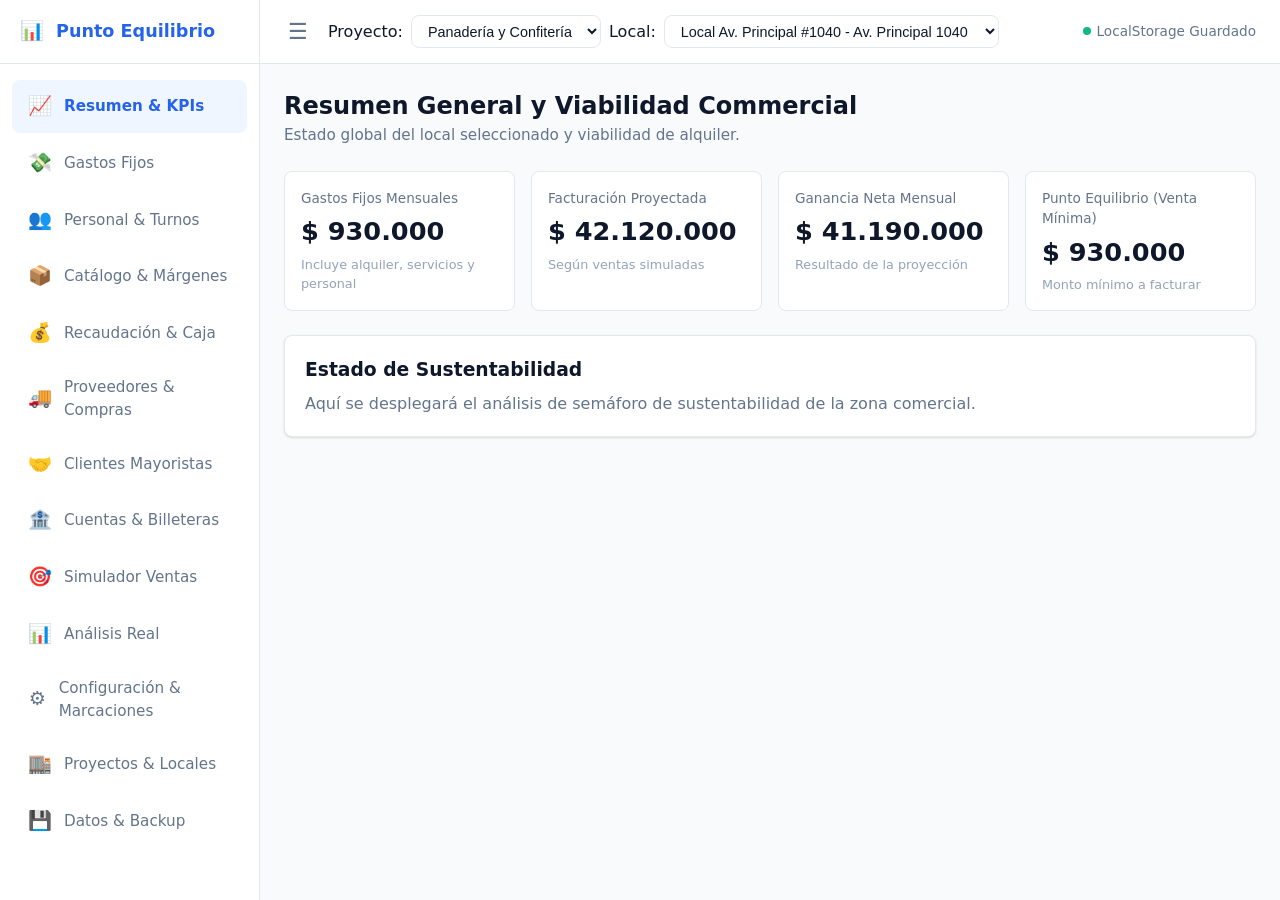
==== index.html @ 3ea40efd "feat: implement core module architecture and project management features with initial UI components" ====
<!DOCTYPE html>
<html lang="es">
<head>
  <meta charset="UTF-8">
  <meta name="viewport" content="width=device-width, initial-scale=1.0">
  <title>Simulador & Analizador de Punto de Equilibrio Comercial</title>
  <link rel="stylesheet" href="css/estilos.css">
</head>
<body>

  <div id="app-container">
    <!-- Sidebar / Menú Lateral -->
    <aside id="sidebar">
      <div class="sidebar-header">
        <span class="sidebar-icon">📊</span>
        <h1>Punto Equilibrio</h1>
      </div>

      <ul class="sidebar-menu">
        <li class="sidebar-menu-item">
          <a class="sidebar-link activo" data-modulo="resumen">
            <span class="sidebar-icon">📈</span>
            <span>Resumen & KPIs</span>
          </a>
        </li>
        <li class="sidebar-menu-item">
          <a class="sidebar-link" data-modulo="gastos">
            <span class="sidebar-icon">💸</span>
            <span>Gastos Fijos</span>
          </a>
        </li>
        <li class="sidebar-menu-item">
          <a class="sidebar-link" data-modulo="personal">
            <span class="sidebar-icon">👥</span>
            <span>Personal & Turnos</span>
          </a>
        </li>
        <li class="sidebar-menu-item">
          <a class="sidebar-link" data-modulo="productos">
            <span class="sidebar-icon">📦</span>
            <span>Catálogo & Márgenes</span>
          </a>
        </li>
        <li class="sidebar-menu-item">
          <a class="sidebar-link" data-modulo="caja">
            <span class="sidebar-icon">💰</span>
            <span>Recaudación & Caja</span>
          </a>
        </li>
        <li class="sidebar-menu-item">
          <a class="sidebar-link" data-modulo="proveedores">
            <span class="sidebar-icon">🚚</span>
            <span>Proveedores & Compras</span>
          </a>
        </li>
        <li class="sidebar-menu-item">
          <a class="sidebar-link" data-modulo="mayoristas">
            <span class="sidebar-icon">🤝</span>
            <span>Clientes Mayoristas</span>
          </a>
        </li>
        <li class="sidebar-menu-item">
          <a class="sidebar-link" data-modulo="cuentas">
            <span class="sidebar-icon">🏦</span>
            <span>Cuentas & Billeteras</span>
          </a>
        </li>
        <li class="sidebar-menu-item">
          <a class="sidebar-link" data-modulo="simulador">
            <span class="sidebar-icon">🎯</span>
            <span>Simulador Ventas</span>
          </a>
        </li>
        <li class="sidebar-menu-item">
          <a class="sidebar-link" data-modulo="analisis-real">
            <span class="sidebar-icon">📊</span>
            <span>Análisis Real</span>
          </a>
        </li>
        <li class="sidebar-menu-item">
          <a class="sidebar-link" data-modulo="configuracion">
            <span class="sidebar-icon">⚙️</span>
            <span>Configuración & Marcaciones</span>
          </a>
        </li>
        <li class="sidebar-menu-item">
          <a class="sidebar-link" data-modulo="proyectos">
            <span class="sidebar-icon">🏬</span>
            <span>Proyectos & Locales</span>
          </a>
        </li>
        <li class="sidebar-menu-item">
          <a class="sidebar-link" data-modulo="portabilidad">
            <span class="sidebar-icon">💾</span>
            <span>Datos & Backup</span>
          </a>
        </li>
      </ul>
    </aside>

    <!-- Área Principal de Contenido -->
    <main id="contenido-principal">
      <!-- Topbar / Barra Superior -->
      <header id="topbar">
        <div class="topbar-left">
          <button id="btn-toggle-sidebar" class="btn-toggle-sidebar" title="Ocultar/Mostrar Menú">☰</button>
          
          <div class="selector-contexto">
            <label for="select-proyecto">Proyecto:</label>
            <select id="select-proyecto"></select>

            <label for="select-local">Local:</label>
            <select id="select-local"></select>
          </div>
        </div>

        <div class="topbar-right">
          <div class="indicador-guardado">
            <span class="punto-estado"></span>
            <span>LocalStorage Guardado</span>
          </div>
        </div>
      </header>

      <!-- Vista de Módulos (Dinamica) -->
      <section id="vista-modulo">

        <!-- Módulo 0: Resumen General -->
        <article id="modulo-resumen" class="modulo-seccion activo">
          <div class="modulo-header">
            <h2>Resumen General y Viabilidad Commercial</h2>
            <p>Estado global del local seleccionado y viabilidad de alquiler.</p>
          </div>

          <div class="grilla-kpis">
            <div class="tarjeta-kpi">
              <span class="kpi-titulo">Gastos Fijos Mensuales</span>
              <span id="kpi-gastos-fijos" class="kpi-valor">$0</span>
              <span class="kpi-subtexto">Incluye alquiler, servicios y personal</span>
            </div>
            <div class="tarjeta-kpi">
              <span class="kpi-titulo">Facturación Proyectada</span>
              <span id="kpi-facturacion-proyectada" class="kpi-valor">$0</span>
              <span class="kpi-subtexto">Según ventas simuladas</span>
            </div>
            <div class="tarjeta-kpi">
              <span class="kpi-titulo">Ganancia Neta Mensual</span>
              <span id="kpi-ganancia-neta" class="kpi-valor">$0</span>
              <span class="kpi-subtexto">Resultado de la proyección</span>
            </div>
            <div class="tarjeta-kpi">
              <span class="kpi-titulo">Punto Equilibrio (Venta Mínima)</span>
              <span id="kpi-punto-equilibrio" class="kpi-valor">$0</span>
              <span class="kpi-subtexto">Monto mínimo a facturar</span>
            </div>
          </div>

          <div class="tarjeta">
            <h3>Estado de Sustentabilidad</h3>
            <p style="margin-top: 0.5rem; color: var(--color-texto-secundario);">
              Aquí se desplegará el análisis de semáforo de sustentabilidad de la zona comercial.
            </p>
          </div>
        </article>

        <!-- Módulo 1: Gastos Fijos -->
        <article id="modulo-gastos" class="modulo-seccion">
          <div class="modulo-header">
            <h2>Gastos Fijos, Servicios e Impuestos</h2>
            <p>Captura todos los costos recurrentes del negocio y prorratéalos mensualmente.</p>
          </div>

          <!-- Tarjeta de Resumen del Módulo -->
          <div class="grilla-kpis" style="grid-template-columns: repeat(auto-fit, minmax(280px, 1fr));">
            <div class="tarjeta-kpi">
              <span class="kpi-titulo">Total Gastos Fijos Mensuales</span>
              <span id="gastos-total-mensual" class="kpi-valor">$0</span>
              <span class="kpi-subtexto">Prorrateado con frecuencias cargadas</span>
            </div>
            <div class="tarjeta-kpi">
              <span class="kpi-titulo">Gastos de Alquiler & Contrato</span>
              <span id="gastos-subtotal-alquiler" class="kpi-valor">$0</span>
              <span class="kpi-subtexto">Alquileres, expensas y renovación</span>
            </div>
          </div>

          <!-- Barra de Acciones y Filtros -->
          <div class="tarjeta" style="display: flex; justify-content: space-between; align-items: center; gap: 1rem; flex-wrap: wrap;">
            <div style="display: flex; gap: 0.5rem; align-items: center;">
              <input type="text" id="input-buscar-gasto" placeholder="Buscar gasto..." style="padding: 0.5rem 0.75rem; border: 1px solid var(--color-borde); border-radius: var(--radio-borde); font-size: 0.9rem;">
              <select id="select-filtro-categoria" style="padding: 0.5rem 0.75rem; border: 1px solid var(--color-borde); border-radius: var(--radio-borde); font-size: 0.9rem;">
                <option value="todas">Todas las Categorías</option>
              </select>
            </div>

            <button id="btn-nuevo-gasto" class="btn btn-primario">
              <span>➕</span>
              <span>Nuevo Gasto Fijo</span>
            </button>
          </div>

          <!-- Tabla de Gastos Fijos -->
          <div class="tarjeta" style="padding: 0; overflow-x: auto;">
            <table style="width: 100%; border-collapse: collapse; text-align: left; font-size: 0.9rem;">
              <thead>
                <tr style="background-color: var(--color-fondo-pagina); border-bottom: 1px solid var(--color-borde);">
                  <th style="padding: 0.75rem 1rem;">Estado</th>
                  <th style="padding: 0.75rem 1rem;">Nombre del Gasto</th>
                  <th style="padding: 0.75rem 1rem;">Categoría</th>
                  <th style="padding: 0.75rem 1rem;">Monto Carga</th>
                  <th style="padding: 0.75rem 1rem;">Frecuencia</th>
                  <th style="padding: 0.75rem 1rem;">Monto Mensual</th>
                  <th style="padding: 0.75rem 1rem; text-align: center;">Acciones</th>
                </tr>
              </thead>
              <tbody id="tabla-gastos-body">
                <!-- Se llena dinámicamente desde modulos/gastos/gastos.js -->
              </tbody>
            </table>
          </div>

          <!-- Modal para Crear/Editar Gasto Fijo -->
          <div id="modal-gasto" class="modal-overlay">
            <div class="modal-contenido">
              <div class="modal-header">
                <h3 id="modal-gasto-titulo">Nuevo Gasto Fijo</h3>
                <button id="btn-cerrar-modal-gasto" class="btn-cerrar-modal">✖</button>
              </div>

              <form id="form-gasto">
                <input type="hidden" id="gasto-id">

                <div style="margin-bottom: 1rem;">
                  <label for="gasto-nombre" style="display: block; font-size: 0.85rem; font-weight: 600; margin-bottom: 0.25rem;">Nombre del Gasto / Servicio</label>
                  <input type="text" id="gasto-nombre" required placeholder="Ej: Luz Comercial, Alquiler, Gas..." style="width: 100%; padding: 0.5rem; border: 1px solid var(--color-borde); border-radius: var(--radio-borde);">
                </div>

                <div style="margin-bottom: 1rem; display: grid; grid-template-columns: 1fr 1fr; gap: 0.75rem;">
                  <div>
                    <label for="gasto-categoria" style="display: block; font-size: 0.85rem; font-weight: 600; margin-bottom: 0.25rem;">Categoría</label>
                    <select id="gasto-categoria" required style="width: 100%; padding: 0.5rem; border: 1px solid var(--color-borde); border-radius: var(--radio-borde);">
                      <option value="Alquiler">Alquiler</option>
                      <option value="Servicios Públicos">Servicios Públicos</option>
                      <option value="Impuestos & Tasas">Impuestos & Tasas</option>
                      <option value="Servicios Comerciales">Servicios Comerciales (Internet, Alarma)</option>
                      <option value="Gastos Contrato">Gastos Contrato / Comisiones</option>
                      <option value="Mantenimiento">Mantenimiento</option>
                      <option value="Otros">Otros</option>
                    </select>
                  </div>

                  <div>
                    <label for="gasto-frecuencia" style="display: block; font-size: 0.85rem; font-weight: 600; margin-bottom: 0.25rem;">Frecuencia de Pago</label>
                    <select id="gasto-frecuencia" required style="width: 100%; padding: 0.5rem; border: 1px solid var(--color-borde); border-radius: var(--radio-borde);">
                      <option value="Diaria">Diaria</option>
                      <option value="Semanal">Semanal</option>
                      <option value="Mensual" selected>Mensual</option>
                      <option value="Bimestral">Bimestral</option>
                      <option value="Anual">Anual</option>
                    </select>
                  </div>
                </div>

                <div style="margin-bottom: 1rem;">
                  <label for="gasto-monto" style="display: block; font-size: 0.85rem; font-weight: 600; margin-bottom: 0.25rem;">Monto a Pagar ($)</label>
                  <input type="number" id="gasto-monto" required min="0" step="100" placeholder="0" style="width: 100%; padding: 0.5rem; border: 1px solid var(--color-borde); border-radius: var(--radio-borde);">
                </div>

                <div style="margin-bottom: 1.25rem; background-color: var(--color-fondo-pagina); padding: 0.75rem; border-radius: var(--radio-borde);">
                  <label style="display: flex; align-items: center; gap: 0.5rem; font-size: 0.85rem; cursor: pointer;">
                    <input type="checkbox" id="gasto-es-contrato">
                    <span>Es un gasto derivado del contrato (Expensas, Comisiones, Indexación)</span>
                  </label>
                </div>

                <div style="display: flex; justify-content: flex-end; gap: 0.5rem;">
                  <button type="button" id="btn-cancelar-modal-gasto" class="btn btn-secundario">Cancelar</button>
                  <button type="submit" class="btn btn-primario">Guardar Gasto</button>
                </div>
              </form>
            </div>
          </div>
        </article>

        <!-- Módulo 2: Personal -->
        <article id="modulo-personal" class="modulo-seccion">
          <div class="modulo-header">
            <h2>Personal, Roles y Análisis de Brecha Horaria</h2>
            <p>Gestión de sueldos netos, turnos y cobertura del horario comercial.</p>
          </div>

          <!-- Resumen de Costos de Personal y Brecha Horaria -->
          <div class="grilla-kpis" style="grid-template-columns: repeat(auto-fit, minmax(260px, 1fr));">
            <div class="tarjeta-kpi">
              <span class="kpi-titulo">Total Sueldos Netos Mensuales</span>
              <span id="personal-total-sueldos" class="kpi-valor">$0</span>
              <span class="kpi-subtexto">Monto acumulado por empleados</span>
            </div>
            <div class="tarjeta-kpi">
              <span class="kpi-titulo">Horarios del Comercio</span>
              <span id="personal-horario-local" class="kpi-valor">07:00 a 21:00</span>
              <span class="kpi-subtexto">Requerido: 14 hs diarias (6 días/sem)</span>
            </div>
            <div class="tarjeta-kpi">
              <span class="kpi-titulo">Horas Semanales Cubiertas</span>
              <span id="personal-horas-cubiertas" class="kpi-valor">0 hs</span>
              <span class="kpi-subtexto">Suma de turnos de empleados</span>
            </div>
            <div class="tarjeta-kpi">
              <span class="kpi-titulo">Estado Cobertura Horaria</span>
              <span id="personal-estado-brecha" class="kpi-valor" style="font-size: 1.2rem; margin-top: 0.5rem; color: var(--color-semaforo-verde-oscuro);">✓ Cubierto</span>
              <span class="kpi-subtexto">Análisis de desfasaje de turnos</span>
            </div>
          </div>

          <!-- Sub-Sección 1: Gestión de Roles de Trabajo -->
          <div class="tarjeta" style="margin-bottom: 1.5rem;">
            <div style="display: flex; justify-content: space-between; align-items: center; margin-bottom: 1rem;">
              <h3>Roles de Trabajo & Sueldos Sugeridos</h3>
              <button id="btn-nuevo-rol" class="btn btn-secundario" style="padding: 0.35rem 0.75rem; font-size: 0.85rem;">
                ➕ Nuevo Rol
              </button>
            </div>
            <div id="contenedor-roles" style="display: flex; gap: 0.75rem; flex-wrap: wrap;">
              <!-- Se llena dinámicamente -->
            </div>
          </div>

          <!-- Sub-Sección 2: Gestión de Empleados y Turnos -->
          <div class="tarjeta" style="margin-bottom: 1.5rem;">
            <div style="display: flex; justify-content: space-between; align-items: center; margin-bottom: 1rem;">
              <h3>Nómina de Empleados y Horarios</h3>
              <button id="btn-nuevo-empleado" class="btn btn-primario">
                ➕ Agregar Empleado
              </button>
            </div>

            <div style="overflow-x: auto;">
              <table style="width: 100%; border-collapse: collapse; text-align: left; font-size: 0.9rem;">
                <thead>
                  <tr style="background-color: var(--color-fondo-pagina); border-bottom: 1px solid var(--color-borde);">
                    <th style="padding: 0.75rem 1rem;">Empleado</th>
                    <th style="padding: 0.75rem 1rem;">Rol</th>
                    <th style="padding: 0.75rem 1rem;">Tipo Contrato</th>
                    <th style="padding: 0.75rem 1rem;">Sueldo Neto</th>
                    <th style="padding: 0.75rem 1rem;">Turnos / Horario</th>
                    <th style="padding: 0.75rem 1rem; text-align: center;">Acciones</th>
                  </tr>
                </thead>
                <tbody id="tabla-empleados-body">
                  <!-- Se llena dinámicamente -->
                </tbody>
              </table>
            </div>
          </div>

          <!-- Modal para Crear/Editar Rol -->
          <div id="modal-rol" class="modal-overlay">
            <div class="modal-contenido">
              <div class="modal-header">
                <h3 id="modal-rol-titulo">Nuevo Rol de Trabajo</h3>
                <button id="btn-cerrar-modal-rol" class="btn-cerrar-modal">✖</button>
              </div>
              <form id="form-rol">
                <input type="hidden" id="rol-id">
                <div style="margin-bottom: 1rem;">
                  <label for="rol-nombre" style="display: block; font-size: 0.85rem; font-weight: 600; margin-bottom: 0.25rem;">Nombre del Rol</label>
                  <input type="text" id="rol-nombre" required placeholder="Ej: Cajero, Panadero, Atención al Público..." style="width: 100%; padding: 0.5rem; border: 1px solid var(--color-borde); border-radius: var(--radio-borde);">
                </div>
                <div style="margin-bottom: 1rem;">
                  <label for="rol-sueldo" style="display: block; font-size: 0.85rem; font-weight: 600; margin-bottom: 0.25rem;">Valor por Hora ($)</label>
                  <input type="number" id="rol-sueldo" required min="0" step="1" placeholder="4500" style="width: 100%; padding: 0.5rem; border: 1px solid var(--color-borde); border-radius: var(--radio-borde);">
                </div>
                <div style="display: flex; justify-content: flex-end; gap: 0.5rem;">
                  <button type="button" id="btn-cancelar-modal-rol" class="btn btn-secundario">Cancelar</button>
                  <button type="submit" class="btn btn-primario">Guardar Rol</button>
                </div>
              </form>
            </div>
          </div>

          <!-- Modal para Crear/Editar Empleado -->
          <div id="modal-empleado" class="modal-overlay">
            <div class="modal-contenido">
              <div class="modal-header">
                <h3 id="modal-empleado-titulo">Nuevo Empleado</h3>
                <button id="btn-cerrar-modal-empleado" class="btn-cerrar-modal">✖</button>
              </div>
              <form id="form-empleado">
                <input type="hidden" id="empleado-id">

                <div style="margin-bottom: 1rem;">
                  <label for="empleado-nombre" style="display: block; font-size: 0.85rem; font-weight: 600; margin-bottom: 0.25rem;">Nombre Completo / Referencia</label>
                  <input type="text" id="empleado-nombre" required placeholder="Ej: Juan Pérez (Turno Mañana)" style="width: 100%; padding: 0.5rem; border: 1px solid var(--color-borde); border-radius: var(--radio-borde);">
                </div>

                <div style="margin-bottom: 1rem; display: grid; grid-template-columns: 1fr 1fr; gap: 0.75rem;">
                  <div>
                    <label for="empleado-rol" style="display: block; font-size: 0.85rem; font-weight: 600; margin-bottom: 0.25rem;">Rol Asignado</label>
                    <select id="empleado-rol" required style="width: 100%; padding: 0.5rem; border: 1px solid var(--color-borde); border-radius: var(--radio-borde);"></select>
                  </div>

                  <div>
                    <label for="empleado-contrato" style="display: block; font-size: 0.85rem; font-weight: 600; margin-bottom: 0.25rem;">Tipo de Contrato</label>
                    <select id="empleado-contrato" required style="width: 100%; padding: 0.5rem; border: 1px solid var(--color-borde); border-radius: var(--radio-borde);">
                      <option value="Jornada Completa">Jornada Completa (8 hs)</option>
                      <option value="Jornada Parcial">Jornada Parcial (4 hs)</option>
                      <option value="Horario Flexible">Horario Flexible / Refuerzo</option>
                    </select>
                  </div>
                </div>

                <div id="empleado-sueldo-preview" style="margin-bottom: 1rem; background-color: var(--color-primario-suave); padding: 0.75rem; border-radius: var(--radio-borde); border: 1px solid var(--color-borde);">
                  <!-- Se llena dinámicamente -->
                </div>

                <div style="margin-bottom: 1rem; background-color: var(--color-fondo-pagina); padding: 0.75rem; border-radius: var(--radio-borde);">
                  <label style="display: block; font-size: 0.85rem; font-weight: 600; margin-bottom: 0.5rem;">Configuración de Turno / Horario</label>
                  <div style="display: grid; grid-template-columns: 1fr 1fr 1fr; gap: 0.5rem;">
                    <div>
                      <span style="font-size: 0.75rem; color: var(--color-texto-secundario);">Turno</span>
                      <input type="text" id="empleado-turno-nombre" value="Mañana" style="width: 100%; padding: 0.35rem; font-size: 0.85rem; border: 1px solid var(--color-borde); border-radius: 4px;">
                    </div>
                    <div>
                      <span style="font-size: 0.75rem; color: var(--color-texto-secundario);">Entrada</span>
                      <select id="empleado-turno-inicio" style="width: 100%; padding: 0.35rem; font-size: 0.85rem; border: 1px solid var(--color-borde); border-radius: 4px; font-weight: 600;"></select>
                    </div>
                    <div>
                      <span style="font-size: 0.75rem; color: var(--color-texto-secundario);">Salida</span>
                      <select id="empleado-turno-fin" style="width: 100%; padding: 0.35rem; font-size: 0.85rem; border: 1px solid var(--color-borde); border-radius: 4px; font-weight: 600;"></select>
                    </div>
                  </div>
                </div>

                <div style="display: flex; justify-content: flex-end; gap: 0.5rem;">
                  <button type="button" id="btn-cancelar-modal-empleado" class="btn btn-secundario">Cancelar</button>
                  <button type="submit" class="btn btn-primario">Guardar Empleado</button>
                </div>
              </form>
            </div>
          </div>
        </article>

        <!-- Módulo 3: Productos -->
        <article id="modulo-productos" class="modulo-seccion">
          <div class="modulo-header">
            <h2>Catálogo de Productos & Márgenes de Marcación</h2>
            <p>Configura tus categorías con % de marcación (markup) y productos por unidad/bulto.</p>
          </div>

          <!-- KPIs del Catálogo -->
          <div class="grilla-kpis" style="grid-template-columns: repeat(auto-fit, minmax(260px, 1fr));">
            <div class="tarjeta-kpi">
              <span class="kpi-titulo">Total Productos Cargados</span>
              <span id="productos-total-items" class="kpi-valor">0 productos</span>
              <span class="kpi-subtexto">Productos en el catálogo activo</span>
            </div>
            <div class="tarjeta-kpi">
              <span class="kpi-titulo">Categorías Activas</span>
              <span id="productos-total-categorias" class="kpi-valor">0 categorías</span>
              <span class="kpi-subtexto">Con marcación heredable</span>
            </div>
            <div class="tarjeta-kpi">
              <span class="kpi-titulo">Facturación Potencial Mensual</span>
              <span id="productos-facturacion-potencial" class="kpi-valor">$0</span>
              <span class="kpi-subtexto">Si se venden todas las cantidades simuladas</span>
            </div>
          </div>

          <!-- Categorías de Productos -->
          <div class="tarjeta" style="margin-bottom: 1.5rem;">
            <div style="display: flex; justify-content: space-between; align-items: center; margin-bottom: 1rem;">
              <h3>Categorías de Productos & % Marcación</h3>
              <button id="btn-nueva-categoria" class="btn btn-secundario" style="padding: 0.35rem 0.75rem; font-size: 0.85rem;">
                ➕ Nueva Categoría
              </button>
            </div>
            <div id="contenedor-categorias" style="display: flex; gap: 0.75rem; flex-wrap: wrap;"></div>
          </div>

          <!-- Tabla de Productos -->
          <div class="tarjeta" style="margin-bottom: 1.5rem;">
            <div style="display: flex; justify-content: space-between; align-items: center; margin-bottom: 1rem;">
              <h3>Listado de Productos</h3>
              <button id="btn-nuevo-producto" class="btn btn-primario">
                ➕ Agregar Producto
              </button>
            </div>

            <div style="overflow-x: auto;">
              <table style="width: 100%; border-collapse: collapse; text-align: left; font-size: 0.9rem;">
                <thead>
                  <tr style="background-color: var(--color-fondo-pagina); border-bottom: 1px solid var(--color-borde);">
                    <th style="padding: 0.75rem 1rem;">Producto</th>
                    <th style="padding: 0.75rem 1rem;">Categoría</th>
                    <th style="padding: 0.75rem 1rem;">Uds/Bulto</th>
                    <th style="padding: 0.75rem 1rem;">Costo Bulto</th>
                    <th style="padding: 0.75rem 1rem;">Marcación</th>
                    <th style="padding: 0.75rem 1rem;">Venta Bulto</th>
                    <th style="padding: 0.75rem 1rem;">Unitario (Costo → Venta)</th>
                    <th style="padding: 0.75rem 1rem; text-align: center;">Acciones</th>
                  </tr>
                </thead>
                <tbody id="tabla-productos-body"></tbody>
              </table>
            </div>
          </div>

          <!-- Modal Categoría -->
          <div id="modal-categoria" class="modal-overlay">
            <div class="modal-contenido">
              <div class="modal-header">
                <h3 id="modal-categoria-titulo">Nueva Categoría</h3>
                <button id="btn-cerrar-modal-categoria" class="btn-cerrar-modal">✖</button>
              </div>
              <form id="form-categoria">
                <input type="hidden" id="categoria-id">
                <div style="margin-bottom: 1rem;">
                  <label for="categoria-nombre" style="display: block; font-size: 0.85rem; font-weight: 600; margin-bottom: 0.25rem;">Nombre de la Categoría</label>
                  <input type="text" id="categoria-nombre" required placeholder="Ej: Panificados, Rotisería, Bebidas..." style="width: 100%; padding: 0.5rem; border: 1px solid var(--color-borde); border-radius: var(--radio-borde);">
                </div>
                <div style="margin-bottom: 1rem; display: grid; grid-template-columns: 1fr 1fr; gap: 0.75rem;">
                  <div>
                    <label for="categoria-marcacion" style="display: block; font-size: 0.85rem; font-weight: 600; margin-bottom: 0.25rem;">% Marcación por Defecto</label>
                    <input type="number" id="categoria-marcacion" required min="0" max="500" step="5" value="40" style="width: 100%; padding: 0.5rem; border: 1px solid var(--color-borde); border-radius: var(--radio-borde);">
                  </div>
                  <div>
                    <label for="categoria-frecuencia" style="display: block; font-size: 0.85rem; font-weight: 600; margin-bottom: 0.25rem;">Frecuencia de Venta Típica</label>
                    <select id="categoria-frecuencia" required style="width: 100%; padding: 0.5rem; border: 1px solid var(--color-borde); border-radius: var(--radio-borde);">
                      <option value="Diaria">Diaria</option>
                      <option value="Semanal">Semanal</option>
                      <option value="Quincenal">Quincenal</option>
                      <option value="Mensual">Mensual</option>
                    </select>
                  </div>
                </div>
                <div style="display: flex; justify-content: flex-end; gap: 0.5rem;">
                  <button type="button" id="btn-cancelar-modal-categoria" class="btn btn-secundario">Cancelar</button>
                  <button type="submit" class="btn btn-primario">Guardar Categoría</button>
                </div>
              </form>
            </div>
          </div>

          <!-- Modal Producto -->
          <div id="modal-producto" class="modal-overlay">
            <div class="modal-contenido">
              <div class="modal-header">
                <h3 id="modal-producto-titulo">Nuevo Producto</h3>
                <button id="btn-cerrar-modal-producto" class="btn-cerrar-modal">✖</button>
              </div>
              <form id="form-producto">
                <input type="hidden" id="producto-id">
                <div style="margin-bottom: 1rem;">
                  <label for="producto-nombre" style="display: block; font-size: 0.85rem; font-weight: 600; margin-bottom: 0.25rem;">Nombre del Producto</label>
                  <input type="text" id="producto-nombre" required placeholder="Ej: 1 Lata Facturas (36 unidades)" style="width: 100%; padding: 0.5rem; border: 1px solid var(--color-borde); border-radius: var(--radio-borde);">
                </div>
                <div style="margin-bottom: 1rem; display: grid; grid-template-columns: 1fr 1fr; gap: 0.75rem;">
                  <div>
                    <label for="producto-categoria" style="display: block; font-size: 0.85rem; font-weight: 600; margin-bottom: 0.25rem;">Categoría</label>
                    <select id="producto-categoria" required style="width: 100%; padding: 0.5rem; border: 1px solid var(--color-borde); border-radius: var(--radio-borde);"></select>
                  </div>
                  <div>
                    <label for="producto-frecuencia" style="display: block; font-size: 0.85rem; font-weight: 600; margin-bottom: 0.25rem;">Frecuencia Venta</label>
                    <select id="producto-frecuencia" required style="width: 100%; padding: 0.5rem; border: 1px solid var(--color-borde); border-radius: var(--radio-borde);">
                      <option value="Diaria">Diaria</option>
                      <option value="Semanal">Semanal</option>
                      <option value="Quincenal">Quincenal</option>
                      <option value="Mensual">Mensual</option>
                    </select>
                  </div>
                </div>
                <div style="margin-bottom: 1rem; display: grid; grid-template-columns: 1fr 1fr 1fr; gap: 0.75rem;">
                  <div>
                    <label for="producto-costo-bulto" style="display: block; font-size: 0.85rem; font-weight: 600; margin-bottom: 0.25rem;">Costo Bulto/Paquete ($)</label>
                    <input type="number" id="producto-costo-bulto" required min="0" step="100" placeholder="45000" style="width: 100%; padding: 0.5rem; border: 1px solid var(--color-borde); border-radius: var(--radio-borde);">
                  </div>
                  <div>
                    <label for="producto-unidades-bulto" style="display: block; font-size: 0.85rem; font-weight: 600; margin-bottom: 0.25rem;">Unidades por Bulto</label>
                    <input type="number" id="producto-unidades-bulto" required min="1" step="1" value="1" style="width: 100%; padding: 0.5rem; border: 1px solid var(--color-borde); border-radius: var(--radio-borde);">
                  </div>
                  <div>
                    <label for="producto-marcacion" style="display: block; font-size: 0.85rem; font-weight: 600; margin-bottom: 0.25rem;">% Marcación</label>
                    <input type="number" id="producto-marcacion" required min="0" max="500" step="5" value="40" style="width: 100%; padding: 0.5rem; border: 1px solid var(--color-borde); border-radius: var(--radio-borde);">
                  </div>
                </div>
                <div style="margin-bottom: 1rem; background-color: var(--color-fondo-pagina); padding: 0.75rem; border-radius: var(--radio-borde); font-size: 0.85rem;" id="producto-preview-precios">
                  <span>Completá costo y marcación para ver precios calculados</span>
                </div>
                <div style="margin-bottom: 1rem;">
                  <label for="producto-cantidad-simulada" style="display: block; font-size: 0.85rem; font-weight: 600; margin-bottom: 0.25rem;">Cantidad Simulada Inicial (para el Simulador)</label>
                  <input type="number" id="producto-cantidad-simulada" min="0" step="1" value="10" style="width: 100%; padding: 0.5rem; border: 1px solid var(--color-borde); border-radius: var(--radio-borde);">
                </div>
                <div style="display: flex; justify-content: flex-end; gap: 0.5rem;">
                  <button type="button" id="btn-cancelar-modal-producto" class="btn btn-secundario">Cancelar</button>
                  <button type="submit" class="btn btn-primario">Guardar Producto</button>
                </div>
              </form>
            </div>
          </div>
        </article>

        <!-- Módulo 4: Simulador de Ventas & Semáforo de Equilibrio -->
        <article id="modulo-simulador" class="modulo-seccion">
          <div class="modulo-header">
            <h2>Simulador de Ventas & Semáforo de Equilibrio</h2>
            <p>Proyecta volúmenes de venta por producto, mensualización automática y evalúa la sustentabilidad con el semáforo comercial.</p>
          </div>

          <!-- Semáforo Comercial de Sustentabilidad (5 Franjas) -->
          <div id="simulador-semaforo-contenedor" class="tarjeta" style="margin-bottom: 1.5rem; border-left: 6px solid var(--color-semaforo-rojo);">
            <div style="display: flex; align-items: center; justify-content: space-between; flex-wrap: wrap; gap: 1rem;">
              <div>
                <span id="simulador-semaforo-badge" style="background-color: var(--color-semaforo-rojo-suave); color: var(--color-semaforo-rojo); font-weight: 800; font-size: 0.85rem; padding: 0.3rem 0.75rem; border-radius: 20px; text-transform: uppercase;">🔴 Pérdida Crítica</span>
                <h3 id="simulador-semaforo-titulo" style="margin-top: 0.5rem; margin-bottom: 0.25rem;">El negocio opera con pérdida proyectada</h3>
                <p id="simulador-semaforo-descripcion" style="font-size: 0.85rem; color: var(--color-texto-secundario); margin: 0;">Las ventas simuladas no alcanzan a cubrir la totalidad de los costos fijos y sueldos del local.</p>
              </div>
              <div style="text-align: right; min-width: 200px;">
                <span style="font-size: 0.75rem; color: var(--color-texto-secundario); display: block;">Monto Faltante para Equilibrio:</span>
                <span id="simulador-monto-faltante" style="font-size: 1.4rem; font-weight: 800; color: var(--color-semaforo-rojo);">$ 0</span>
              </div>
            </div>

            <!-- Indicador Visual de 5 Franjas -->
            <div style="display: flex; height: 8px; border-radius: 4px; overflow: hidden; margin-top: 1.25rem; background-color: var(--color-borde);">
              <div id="bar-franja-1" style="flex: 1; background-color: var(--color-semaforo-rojo); opacity: 0.3;" title="Pérdida Crítica"></div>
              <div id="bar-franja-2" style="flex: 1; background-color: var(--color-semaforo-naranja); opacity: 0.3;" title="Equilibrio Justo (0-10%)"></div>
              <div id="bar-franja-3" style="flex: 1; background-color: var(--color-semaforo-amarillo); opacity: 0.3;" title="Aceptable (10-25%)"></div>
              <div id="bar-franja-4" style="flex: 1; background-color: var(--color-semaforo-verde-claro); opacity: 0.3;" title="Saludable (25-50%)"></div>
              <div id="bar-franja-5" style="flex: 1; background-color: var(--color-semaforo-verde-oscuro); opacity: 0.3;" title="Alta Eficiencia (>50%)"></div>
            </div>
          </div>

          <!-- Grilla de KPIs Financieros del Simulador -->
          <div class="grilla-kpis" style="grid-template-columns: repeat(auto-fit, minmax(200px, 1fr)); margin-bottom: 1.5rem;">
            <div class="tarjeta-kpi">
              <span class="kpi-titulo">Facturación Proyectada</span>
              <span id="sim-facturacion-total" class="kpi-valor">$ 0</span>
              <span class="kpi-subtexto">Ingreso bruto mensualizado</span>
            </div>
            <div class="tarjeta-kpi">
              <span class="kpi-titulo">Costo Variable Total</span>
              <span id="sim-costo-variable-total" class="kpi-valor">$ 0</span>
              <span class="kpi-subtexto">Costo de mercadería vendida</span>
            </div>
            <div class="tarjeta-kpi">
              <span class="kpi-titulo">Margen Bruto Total</span>
              <span id="sim-margen-bruto-total" class="kpi-valor">$ 0</span>
              <span id="sim-margen-bruto-porcentaje" class="kpi-subtexto">0% de marcación prom.</span>
            </div>
            <div class="tarjeta-kpi">
              <span class="kpi-titulo">Costos Fijos Totales</span>
              <span id="sim-costos-fijos-totales" class="kpi-valor">$ 0</span>
              <span class="kpi-subtexto">Gastos Fijos + Sueldos</span>
            </div>
            <div class="tarjeta-kpi">
              <span class="kpi-titulo">Resultado Neto Mensual</span>
              <span id="sim-resultado-neto" class="kpi-valor">$ 0</span>
              <span id="sim-resultado-porcentaje" class="kpi-subtexto">0% utilidad neta</span>
            </div>
          </div>

          <!-- Selector de Escenarios de Simulación -->
          <div class="tarjeta" style="margin-bottom: 1.5rem; background: linear-gradient(to right, var(--color-fondo-tarjeta), var(--color-fondo-pagina));">
            <div style="display: flex; align-items: center; justify-content: space-between; flex-wrap: wrap; gap: 1rem;">
              <div>
                <h3 style="margin-bottom: 0.25rem;">Escenarios de Simulación Financiera</h3>
                <p style="font-size: 0.85rem; color: var(--color-texto-secundario); margin: 0;">Analiza la resistencia del negocio ante variaciones en el volumen de ventas.</p>
              </div>
              <div style="display: flex; gap: 0.5rem;">
                <button class="btn btn-secundario btn-escenario" data-escenario="pesimista" style="font-size: 0.85rem;">
                  📉 Pesimista (-20%)
                </button>
                <button class="btn btn-primario btn-escenario activo" data-escenario="moderado" style="font-size: 0.85rem;">
                  📊 Moderado (Base)
                </button>
                <button class="btn btn-secundario btn-escenario" data-escenario="optimista" style="font-size: 0.85rem;">
                  📈 Optimista (+25%)
                </button>
              </div>
            </div>

            <!-- Comparativo de 3 Escenarios Lado a Lado -->
            <div style="display: grid; grid-template-columns: repeat(auto-fit, minmax(220px, 1fr)); gap: 1rem; margin-top: 1.25rem;">
              <div id="card-escenario-pesimista" style="background-color: var(--color-fondo-pagina); padding: 0.85rem; border-radius: 8px; border: 1px solid var(--color-borde);">
                <div style="font-size: 0.8rem; font-weight: 700; color: var(--color-semaforo-rojo);">Escenario Pesimista (-20%)</div>
                <div id="esc-pesimista-facturacion" style="font-size: 1.1rem; font-weight: 800; margin-top: 0.3rem;">$ 0</div>
                <div id="esc-pesimista-resultado" style="font-size: 0.85rem; font-weight: 700; margin-top: 0.2rem;">Neto: $ 0</div>
              </div>
              <div id="card-escenario-moderado" style="background-color: var(--color-primario-suave); padding: 0.85rem; border-radius: 8px; border: 2px solid var(--color-primario);">
                <div style="font-size: 0.8rem; font-weight: 700; color: var(--color-primario);">Escenario Moderado (Base)</div>
                <div id="esc-moderado-facturacion" style="font-size: 1.1rem; font-weight: 800; margin-top: 0.3rem;">$ 0</div>
                <div id="esc-moderado-resultado" style="font-size: 0.85rem; font-weight: 700; margin-top: 0.2rem;">Neto: $ 0</div>
              </div>
              <div id="card-escenario-optimista" style="background-color: var(--color-fondo-pagina); padding: 0.85rem; border-radius: 8px; border: 1px solid var(--color-borde);">
                <div style="font-size: 0.8rem; font-weight: 700; color: var(--color-semaforo-verde-oscuro);">Escenario Optimista (+25%)</div>
                <div id="esc-optimista-facturacion" style="font-size: 1.1rem; font-weight: 800; margin-top: 0.3rem;">$ 0</div>
                <div id="esc-optimista-resultado" style="font-size: 0.85rem; font-weight: 700; margin-top: 0.2rem;">Neto: $ 0</div>
              </div>
            </div>
          </div>

          <!-- Métricas de Días Operativos y Cobertura de Costos Fijos -->
          <div class="tarjeta" style="margin-bottom: 1.5rem; background-color: var(--color-fondo-pagina);">
            <div style="display: grid; grid-template-columns: repeat(auto-fit, minmax(240px, 1fr)); gap: 1rem; align-items: center;">
              <div>
                <span style="font-size: 0.8rem; color: var(--color-texto-secundario);">Facturación Mínima Diaria Requerida:</span>
                <div id="sim-facturacion-diaria-requerida" style="font-size: 1.1rem; font-weight: 700; color: var(--color-texto-principal);">$ 0 / día</div>
              </div>
              <div>
                <span style="font-size: 0.8rem; color: var(--color-texto-secundario);">Días de Trabajo para Pagar Costos Fijos:</span>
                <div id="sim-dias-para-equilibrio" style="font-size: 1.1rem; font-weight: 700; color: var(--color-primario);">0 días del mes</div>
              </div>
              <div>
                <span style="font-size: 0.8rem; color: var(--color-texto-secundario);">Punto de Equilibrio en Unidades/Ventas:</span>
                <div id="sim-porcentaje-equilibrio" style="font-size: 1.1rem; font-weight: 700; color: var(--color-texto-principal);">0% del volumen simulado</div>
              </div>
            </div>
          </div>

          <!-- Tabla de Simulación de Cantidades por Producto -->
          <div class="tarjeta">
            <div style="display: flex; justify-content: space-between; align-items: center; margin-bottom: 1rem; flex-wrap: wrap; gap: 0.5rem;">
              <div>
                <h3>Simulación de Cantidades por Producto</h3>
                <p style="font-size: 0.85rem; color: var(--color-texto-secundario); margin: 0;">Ingresa la cantidad a vender según la frecuencia de cada producto para calcular el volumen mensual.</p>
              </div>
              <button id="btn-restablecer-cantidades" class="btn btn-secundario" style="font-size: 0.85rem; padding: 0.35rem 0.75rem;">
                🔄 Restablecer Cantidades
              </button>
            </div>

            <div style="overflow-x: auto;">
              <table style="width: 100%; border-collapse: collapse; text-align: left; font-size: 0.85rem;">
                <thead>
                  <tr style="background-color: var(--color-fondo-pagina); border-bottom: 1px solid var(--color-borde);">
                    <th style="padding: 0.6rem 0.8rem;">Producto</th>
                    <th style="padding: 0.6rem 0.8rem;">Frecuencia</th>
                    <th style="padding: 0.6rem 0.8rem;">Costo Bulto</th>
                    <th style="padding: 0.6rem 0.8rem;">Precio Venta</th>
                    <th style="padding: 0.6rem 0.8rem;">Marcación</th>
                    <th style="padding: 0.6rem 0.8rem; width: 140px;">Cant. Simulada</th>
                    <th style="padding: 0.6rem 0.8rem;">Vol. Mensual</th>
                    <th style="padding: 0.6rem 0.8rem;">Venta Mensual ($)</th>
                    <th style="padding: 0.6rem 0.8rem;">Margen Mensual ($)</th>
                  </tr>
                </thead>
                <tbody id="tabla-simulador-body">
                  <!-- Se llena dinámicamente -->
                </tbody>
              </table>
            </div>
          <!-- Sección de Proyecciones Temporales (Diario, Semanal, Mensual) -->
          <div class="tarjeta" style="margin-top: 1.5rem;">
            <div style="display: flex; justify-content: space-between; align-items: center; margin-bottom: 1rem; flex-wrap: wrap; gap: 0.5rem;">
              <div>
                <h3>Proyección de Ventas por Período</h3>
                <p style="font-size: 0.85rem; color: var(--color-texto-secundario); margin: 0;">Desglose de métricas operativas y margen estimado según frecuencia temporal.</p>
              </div>
              <div style="display: flex; gap: 0.5rem;">
                <button class="btn btn-primario btn-tab-proyeccion activo" data-periodo="diaria" style="font-size: 0.85rem;">📅 Vista Diaria</button>
                <button class="btn btn-secundario btn-tab-proyeccion" data-periodo="semanal" style="font-size: 0.85rem;">🗓️ Vista Semanal</button>
                <button class="btn btn-secundario btn-tab-proyeccion" data-periodo="mensual" style="font-size: 0.85rem;">📊 Vista Mensual</button>
              </div>
            </div>

            <div id="contenedor-vista-proyeccion">
              <!-- Se renderiza dinámicamente según la pestaña seleccionada -->
            </div>
          </div>
        </article>

        <!-- Módulo 4.5: Análisis Real & Comparación -->
        <article id="modulo-analisis-real" class="modulo-seccion">
          <div class="modulo-header">
            <h2>Análisis de Ventas Reales vs. Proyección Simulada</h2>
            <p>Carga tu recaudación diaria real y evalúa variaciones contra la simulación para determinar si ganas o pierdes dinero.</p>
          </div>

          <!-- Diagnóstico Interpretativo Automático -->
          <div id="diagnostico-real-contenedor" class="tarjeta" style="margin-bottom: 1.5rem; border-left: 6px solid var(--color-primario);">
            <div style="display: flex; justify-content: space-between; align-items: center; flex-wrap: wrap; gap: 1rem;">
              <div>
                <span id="diagnostico-real-badge" style="background-color: var(--color-primario-suave); color: var(--color-primario); font-weight: 800; font-size: 0.85rem; padding: 0.3rem 0.75rem; border-radius: 20px; text-transform: uppercase;">📊 Análisis Operativo</span>
                <h3 id="diagnostico-real-titulo" style="margin-top: 0.5rem; margin-bottom: 0.25rem;">Diagnóstico de Rendimiento Comercial</h3>
                <p id="diagnostico-real-descripcion" style="font-size: 0.85rem; color: var(--color-texto-secundario); margin: 0;">Comparación basada en los datos cargados.</p>
              </div>
              <div style="text-align: right;">
                <span style="font-size: 0.75rem; color: var(--color-texto-secundario); display: block;">Promedio Diario Real:</span>
                <span id="diagnostico-promedio-real" style="font-size: 1.4rem; font-weight: 800; color: var(--color-texto-principal);">$ 0 / día</span>
              </div>
            </div>
          </div>

          <!-- KPIs Comparativos Simulado vs Real -->
          <div class="grilla-kpis" style="grid-template-columns: repeat(auto-fit, minmax(200px, 1fr)); margin-bottom: 1.5rem;">
            <div class="tarjeta-kpi">
              <span class="kpi-titulo">Facturado Real Acumulado</span>
              <span id="real-facturado-acumulado" class="kpi-valor">$ 0</span>
              <span id="real-dias-registrados" class="kpi-subtexto">0 días registrados</span>
            </div>
            <div class="tarjeta-kpi">
              <span class="kpi-titulo">Promedio Diario Real</span>
              <span id="real-promedio-diario" class="kpi-valor">$ 0</span>
              <span id="real-variacion-diaria-pct" class="kpi-subtexto">vs $ 0 simulado / día</span>
            </div>
            <div class="tarjeta-kpi">
              <span class="kpi-titulo">Resultado Mensual Proyectado</span>
              <span id="real-neto-proyectado" class="kpi-valor">$ 0</span>
              <span id="real-neto-proyectado-sub" class="kpi-subtexto">según ritmo actual</span>
            </div>
            <div class="tarjeta-kpi">
              <span class="kpi-titulo">Diferencia vs. Simulador</span>
              <span id="real-diferencia-simulado" class="kpi-valor">$ 0</span>
              <span id="real-diferencia-pct" class="kpi-subtexto">variación porcentual</span>
            </div>
          </div>

          <!-- Formulario de Carga y Tabla de Registros Reales -->
          <div style="display: grid; grid-template-columns: 1fr 2fr; gap: 1.5rem; margin-bottom: 1.5rem; align-items: start;">
            <!-- Formulario Carga -->
            <div class="tarjeta">
              <h3 style="margin-bottom: 1rem;">Cargar Facturación Diaria</h3>
              <form id="form-registro-real">
                <input type="hidden" id="real-registro-id">
                <div style="margin-bottom: 1rem;">
                  <label for="real-fecha" style="display: block; font-size: 0.85rem; font-weight: 600; margin-bottom: 0.25rem;">Fecha</label>
                  <input type="date" id="real-fecha" required style="width: 100%; padding: 0.5rem; border: 1px solid var(--color-borde); border-radius: var(--radio-borde);">
                </div>
                <div style="margin-bottom: 1rem;">
                  <label for="real-monto" style="display: block; font-size: 0.85rem; font-weight: 600; margin-bottom: 0.25rem;">Monto Total Facturado ($)</label>
                  <input type="number" id="real-monto" required min="0" step="1000" placeholder="Ej: 480000" style="width: 100%; padding: 0.5rem; border: 1px solid var(--color-borde); border-radius: var(--radio-borde);">
                </div>
                <div style="margin-bottom: 1rem;">
                  <label for="real-notas" style="display: block; font-size: 0.85rem; font-weight: 600; margin-bottom: 0.25rem;">Notas / Observaciones</label>
                  <input type="text" id="real-notas" placeholder="Ej: Día nublado, evento en la zona..." style="width: 100%; padding: 0.5rem; border: 1px solid var(--color-borde); border-radius: var(--radio-borde);">
                </div>
                <button type="submit" class="btn btn-primario" style="width: 100%;">💾 Guardar Facturación</button>
              </form>
            </div>

            <!-- Tabla de Registros Reales -->
            <div class="tarjeta">
              <div style="display: flex; justify-content: space-between; align-items: center; margin-bottom: 1rem;">
                <h3>Registros de Ventas Reales</h3>
                <span id="contador-registros-reales" style="font-size: 0.8rem; color: var(--color-texto-secundario);">0 registros</span>
              </div>
              <div style="overflow-x: auto; max-height: 320px;">
                <table style="width: 100%; border-collapse: collapse; text-align: left; font-size: 0.85rem;">
                  <thead>
                    <tr style="background-color: var(--color-fondo-pagina); border-bottom: 1px solid var(--color-borde);">
                      <th style="padding: 0.6rem 0.8rem;">Fecha</th>
                      <th style="padding: 0.6rem 0.8rem;">Facturado Real</th>
                      <th style="padding: 0.6rem 0.8rem;">vs. Objetivo Diario</th>
                      <th style="padding: 0.6rem 0.8rem;">Notas</th>
                      <th style="padding: 0.6rem 0.8rem; text-align: center;">Acción</th>
                    </tr>
                  </thead>
                  <tbody id="tabla-registros-reales-body">
                    <!-- Se llena dinámicamente -->
                  </tbody>
                </table>
              </div>
            </div>
          </div>
        </article>

        <!-- Módulo: Recaudación Diaria & Control de Caja -->
        <article id="modulo-caja" class="modulo-seccion">
          <div class="modulo-header">
            <h2>Recaudación Diaria & Control de Caja Chica</h2>
            <p>Registra las entradas por canal de venta (Efectivo, Bancos, Apps) y controla los pagos salidos de la caja diaria.</p>
          </div>

          <!-- Resumen de Caja y Saldos -->
          <div class="grilla-kpis" style="grid-template-columns: repeat(auto-fit, minmax(220px, 1fr)); margin-bottom: 1.5rem;">
            <div class="tarjeta-kpi">
              <span class="kpi-titulo">Total Recaudado del Día</span>
              <span id="caja-total-recaudado-dia" class="kpi-valor">$ 0</span>
              <span class="kpi-subtexto">Suma de todos los canales</span>
            </div>
            <div class="tarjeta-kpi">
              <span class="kpi-titulo">Efectivo Físico en Caja</span>
              <span id="caja-efectivo-fisico" class="kpi-valor">$ 0</span>
              <span id="caja-efectivo-subtexto" class="kpi-subtexto">Tras compras por caja y retiros</span>
            </div>
            <div class="tarjeta-kpi">
              <span class="kpi-titulo">Pagos de Proveedores por Caja</span>
              <span id="caja-compras-pagadas-caja" class="kpi-valor">$ 0</span>
              <span class="kpi-subtexto">Descontados del efectivo diario</span>
            </div>
            <div class="tarjeta-kpi">
              <span class="kpi-titulo">Saldo Acumulado Global</span>
              <span id="caja-saldo-acumulado-global" class="kpi-valor">$ 0</span>
              <span class="kpi-subtexto">Efectivo + Cuentas acumuladas</span>
            </div>
          </div>

          <!-- Carga Diaria de Recaudación -->
          <div class="tarjeta" style="margin-bottom: 1.5rem;">
            <div style="display: flex; justify-content: space-between; align-items: center; margin-bottom: 1rem; flex-wrap: wrap; gap: 0.5rem;">
              <div>
                <h3>Cargar / Modificar Recaudación Diaria</h3>
                <p style="font-size: 0.85rem; color: var(--color-texto-secundario); margin: 0;">Seleccioná la fecha e ingresá los ingresos por cada medio de cobro.</p>
              </div>
              <div style="display: flex; gap: 0.5rem; align-items: center;">
                <label for="caja-filtro-mes-ano" style="font-size: 0.85rem; font-weight: 600;">Período:</label>
                <input type="month" id="caja-filtro-mes-ano" style="padding: 0.4rem; border: 1px solid var(--color-borde); border-radius: var(--radio-borde); font-size: 0.85rem;">
              </div>
            </div>

            <form id="form-caja-diaria" style="display: grid; grid-template-columns: repeat(auto-fit, minmax(180px, 1fr)); gap: 1rem; background: var(--color-fondo-pagina); padding: 1rem; border-radius: var(--radio-borde); border: 1px solid var(--color-borde);">
              <div>
                <label for="caja-fecha" style="display: block; font-size: 0.8rem; font-weight: 700; margin-bottom: 0.25rem;">Fecha</label>
                <input type="date" id="caja-fecha" required style="width: 100%; padding: 0.4rem; border: 1px solid var(--color-borde); border-radius: 4px;">
              </div>
              <div>
                <label for="caja-in-efectivo" style="display: block; font-size: 0.8rem; font-weight: 700; color: var(--color-semaforo-verde-oscuro); margin-bottom: 0.25rem;">💵 Efectivo ($)</label>
                <input type="number" id="caja-in-efectivo" min="0" step="100" value="0" style="width: 100%; padding: 0.4rem; border: 1px solid var(--color-borde); border-radius: 4px;">
              </div>
              <div style="grid-column: 1 / -1; border: 1px dashed var(--color-primario); border-radius: var(--radio-borde); padding: 0.75rem; background: rgba(59,130,246,0.04);">
                <label style="display: block; font-size: 0.8rem; font-weight: 700; color: var(--color-primario); margin-bottom: 0.5rem;">🏦 Recaudación por Transferencia / Billeteras Digitales (Suma a la Cuenta)</label>
                <div style="display: flex; gap: 0.5rem; align-items: flex-end; flex-wrap: wrap;">
                  <div style="flex: 1; min-width: 180px;">
                    <label for="caja-transf-cuenta-select" style="display: block; font-size: 0.7rem; color: var(--color-texto-secundario); margin-bottom: 0.15rem;">Billetera / Cuenta de Destino</label>
                    <select id="caja-transf-cuenta-select" style="width: 100%; padding: 0.4rem; border: 1px solid var(--color-borde); border-radius: 4px; font-size: 0.85rem;">
                      <option value="">Seleccionar Billetera...</option>
                    </select>
                  </div>
                  <div style="min-width: 130px;">
                    <label for="caja-transf-monto" style="display: block; font-size: 0.7rem; color: var(--color-texto-secundario); margin-bottom: 0.15rem;">Monto Recaudado ($)</label>
                    <input type="number" id="caja-transf-monto" min="0" step="100" value="0" style="width: 100%; padding: 0.4rem; border: 1px solid var(--color-borde); border-radius: 4px;">
                  </div>
                  <button type="button" id="btn-agregar-transf-cuenta" class="btn btn-secundario" style="padding: 0.4rem 0.7rem; font-size: 0.8rem; white-space: nowrap; color: var(--color-primario); border-color: var(--color-primario);">＋ Agregar Ingreso</button>
                </div>
                <ul id="caja-transf-lista-ingresos" style="list-style: none; padding: 0; margin: 0.5rem 0 0 0; font-size: 0.8rem;"></ul>
                <!-- Inputs ocultos compatibles -->
                <input type="hidden" id="caja-in-transf" value="0">
                <input type="hidden" id="caja-in-nx" value="0">
                <input type="hidden" id="caja-in-mp" value="0">
                <input type="hidden" id="caja-in-peya" value="0">
                <input type="hidden" id="caja-in-rappi" value="0">
              </div>
              <div style="grid-column: 1 / -1; border: 1px dashed #8b5cf6; border-radius: var(--radio-borde); padding: 0.75rem; background: rgba(139,92,246,0.04);">
                <label style="display: block; font-size: 0.8rem; font-weight: 700; color: #8b5cf6; margin-bottom: 0.5rem;">🤝 Cobranza Mayoristas (descuenta deuda)</label>
                <div style="display: flex; gap: 0.5rem; align-items: flex-end; flex-wrap: wrap;">
                  <div style="flex: 1; min-width: 160px;">
                    <label for="caja-may-select" style="display: block; font-size: 0.7rem; color: var(--color-texto-secundario); margin-bottom: 0.15rem;">Mayorista</label>
                    <select id="caja-may-select" style="width: 100%; padding: 0.4rem; border: 1px solid var(--color-borde); border-radius: 4px; font-size: 0.85rem;">
                      <option value="">Seleccionar...</option>
                    </select>
                  </div>
                  <div style="min-width: 120px;">
                    <label for="caja-may-monto" style="display: block; font-size: 0.7rem; color: var(--color-texto-secundario); margin-bottom: 0.15rem;">Monto Pago ($)</label>
                    <input type="number" id="caja-may-monto" min="0" step="100" value="0" style="width: 100%; padding: 0.4rem; border: 1px solid var(--color-borde); border-radius: 4px;">
                  </div>
                  <button type="button" id="btn-agregar-pago-may" class="btn btn-secundario" style="padding: 0.4rem 0.7rem; font-size: 0.8rem; white-space: nowrap; color: #8b5cf6; border-color: #8b5cf6;">＋ Agregar</button>
                </div>
                <div id="caja-may-deuda-info" style="font-size: 0.75rem; color: var(--color-texto-secundario); margin-top: 0.35rem;"></div>
                <ul id="caja-may-lista-pagos" style="list-style: none; padding: 0; margin: 0.5rem 0 0 0; font-size: 0.8rem;"></ul>
                <input type="hidden" id="caja-in-may" value="0">
              </div>
              <div>
                <label for="caja-in-retiros" style="display: block; font-size: 0.8rem; font-weight: 700; color: var(--color-semaforo-rojo); margin-bottom: 0.25rem;">🔻 Retiros Socios ($)</label>
                <input type="number" id="caja-in-retiros" min="0" step="100" value="0" style="width: 100%; padding: 0.4rem; border: 1px solid var(--color-borde); border-radius: 4px;">
              </div>
              <div style="grid-column: 1 / -1; display: flex; justify-content: flex-end; gap: 0.5rem; margin-top: 0.5rem;">
                <button type="submit" class="btn btn-primario">💾 Guardar Registro de Caja</button>
              </div>
            </form>
          </div>

          <!-- Tabla de Planilla Mensual de Caja -->
          <div class="tarjeta">
            <h3>Planilla de Control Diario de Caja</h3>
            <div style="overflow-x: auto; margin-top: 1rem;">
              <table style="width: 100%; border-collapse: collapse; text-align: left; font-size: 0.8rem;">
                <thead>
                  <tr style="background-color: var(--color-fondo-pagina); border-bottom: 2px solid var(--color-borde);">
                    <th style="padding: 0.6rem;">Fecha</th>
                    <th style="padding: 0.6rem; color: var(--color-semaforo-verde-oscuro);">Efectivo</th>
                    <th style="padding: 0.6rem;">Transf / Apps</th>
                    <th style="padding: 0.6rem;">Mayoristas</th>
                    <th style="padding: 0.6rem; color: var(--color-semaforo-rojo);">Pagos Prov. Caja</th>
                    <th style="padding: 0.6rem; color: var(--color-semaforo-rojo);">Retiros</th>
                    <th style="padding: 0.6rem; font-weight: 800;">Total Día</th>
                    <th style="padding: 0.6rem; font-weight: 800; color: var(--color-semaforo-verde-oscuro);">Caja Final ($)</th>
                    <th style="padding: 0.6rem; text-align: center;">Acción</th>
                  </tr>
                </thead>
                <tbody id="tabla-caja-diaria-body"></tbody>
              </table>
            </div>
          </div>
        </article>

        <!-- Módulo: Proveedores & Compras -->
        <article id="modulo-proveedores" class="modulo-seccion">
          <div class="modulo-header">
            <h2>Gestión de Proveedores & Registro de Compras</h2>
            <p>Registra las compras de mercadería asignando proveedor, origen del pago (Caja o Cuenta) y estado del pedido.</p>
          </div>

          <div style="display: grid; grid-template-columns: 1fr 2fr; gap: 1.5rem; align-items: start;">
            <!-- Formulario Carga de Compra -->
            <div class="tarjeta">
              <h3>Registrar Compra a Proveedor</h3>
              <form id="form-compra-proveedor" style="margin-top: 1rem;">
                <input type="hidden" id="compra-id">
                <div style="margin-bottom: 0.8rem;">
                  <label for="compra-fecha" style="display: block; font-size: 0.8rem; font-weight: 600; margin-bottom: 0.2rem;">Fecha de Compra</label>
                  <input type="date" id="compra-fecha" required style="width: 100%; padding: 0.4rem; border: 1px solid var(--color-borde); border-radius: 4px;">
                </div>
                <div style="margin-bottom: 0.8rem;">
                  <label for="compra-proveedor" style="display: block; font-size: 0.8rem; font-weight: 600; margin-bottom: 0.2rem;">Proveedor</label>
                  <select id="compra-proveedor" required style="width: 100%; padding: 0.4rem; border: 1px solid var(--color-borde); border-radius: 4px;"></select>
                </div>
                <div style="margin-bottom: 0.8rem;">
                  <label for="compra-monto" style="display: block; font-size: 0.8rem; font-weight: 600; margin-bottom: 0.2rem;">Monto Total Compra ($)</label>
                  <input type="number" id="compra-monto" required min="0" step="100" style="width: 100%; padding: 0.4rem; border: 1px solid var(--color-borde); border-radius: 4px;">
                </div>
                <div style="margin-bottom: 0.8rem;">
                  <label for="compra-metodo" style="display: block; font-size: 0.8rem; font-weight: 600; margin-bottom: 0.2rem;">Origen del Pago</label>
                  <select id="compra-metodo" required style="width: 100%; padding: 0.4rem; border: 1px solid var(--color-borde); border-radius: 4px;">
                    <option value="CAJA">Pagado desde CAJA (Resta efectivo del día)</option>
                    <option value="CUENTA">Pagado desde CUENTA / Billetera (Descuenta de la cuenta seleccionada)</option>
                    <option value="MIXTO">Pago Mixto (Caja + Cuenta)</option>
                  </select>
                </div>
                <div id="contenedor-compra-cuenta-select" style="display: none; margin-bottom: 0.8rem;">
                  <label for="compra-cuenta-origen" style="display: block; font-size: 0.8rem; font-weight: 600; margin-bottom: 0.2rem;">Billetera / Cuenta de Origen</label>
                  <select id="compra-cuenta-origen" style="width: 100%; padding: 0.4rem; border: 1px solid var(--color-borde); border-radius: 4px;"></select>
                </div>
                <div id="contenedor-compra-mixto" style="display: none; grid-template-columns: 1fr 1fr; gap: 0.5rem; margin-bottom: 0.8rem; background: var(--color-fondo-pagina); padding: 0.5rem; border-radius: 4px;">
                  <div>
                    <label for="compra-monto-caja" style="font-size: 0.75rem; font-weight: 600;">Monto Caja ($)</label>
                    <input type="number" id="compra-monto-caja" min="0" step="100" value="0" style="width: 100%; padding: 0.3rem; border: 1px solid var(--color-borde); border-radius: 4px;">
                  </div>
                  <div>
                    <label for="compra-monto-cuenta" style="font-size: 0.75rem; font-weight: 600;">Monto Cuenta ($)</label>
                    <input type="number" id="compra-monto-cuenta" min="0" step="100" value="0" style="width: 100%; padding: 0.3rem; border: 1px solid var(--color-borde); border-radius: 4px;">
                  </div>
                </div>
                <div style="margin-bottom: 1rem;">
                  <label for="compra-estado" style="display: block; font-size: 0.8rem; font-weight: 600; margin-bottom: 0.2rem;">Estado del Pedido/Pago</label>
                  <select id="compra-estado" required style="width: 100%; padding: 0.4rem; border: 1px solid var(--color-borde); border-radius: 4px;">
                    <option value="PAGADO">Recibido y Pagado (Efectivizado)</option>
                    <option value="PEDIDO_PENDIENTE">Pedido Pendiente (Mercadería no entregada)</option>
                    <option value="PAGO_PENDIENTE">Pago Pendiente (Deuda con proveedor)</option>
                  </select>
                </div>
                <button type="submit" class="btn btn-primario" style="width: 100%;">💾 Registrar Compra</button>
              </form>
            </div>

            <!-- Tabla de Compras -->
            <div class="tarjeta">
              <div style="display: flex; justify-content: space-between; align-items: center; margin-bottom: 1rem;">
                <h3>Historial de Compras de Mercadería</h3>
                <span id="contador-compras" style="font-size: 0.8rem; color: var(--color-texto-secundario);">0 compras</span>
              </div>
              <div style="overflow-x: auto; max-height: 400px;">
                <table style="width: 100%; border-collapse: collapse; text-align: left; font-size: 0.85rem;">
                  <thead>
                    <tr style="background-color: var(--color-fondo-pagina); border-bottom: 1px solid var(--color-borde);">
                      <th style="padding: 0.6rem;">Fecha</th>
                      <th style="padding: 0.6rem;">Proveedor</th>
                      <th style="padding: 0.6rem;">Categoría</th>
                      <th style="padding: 0.6rem;">Monto</th>
                      <th style="padding: 0.6rem;">Origen</th>
                      <th style="padding: 0.6rem;">Estado</th>
                      <th style="padding: 0.6rem; text-align: center;">Acción</th>
                    </tr>
                  </thead>
                  <tbody id="tabla-compras-body"></tbody>
                </table>
              </div>
            </div>
          </div>
        </article>

        <!-- Módulo: Clientes Mayoristas -->
        <article id="modulo-mayoristas" class="modulo-seccion">
          <div class="modulo-header">
            <h2>Padrón & Gestión de Clientes Mayoristas</h2>
            <p>Administra tus clientes preferenciales, sus contactos de WhatsApp, ventas a cuenta corriente y deudas.</p>
          </div>

          <!-- Tabla de Mayoristas -->
          <div class="tarjeta">
            <div style="display: flex; justify-content: space-between; align-items: center; margin-bottom: 1rem; flex-wrap: wrap; gap: 0.5rem;">
              <h3>Listado de Mayoristas</h3>
              <button id="btn-nuevo-mayorista" class="btn btn-primario" style="font-size: 0.85rem;">＋ Nuevo Mayorista</button>
            </div>
            <div style="overflow-x: auto;">
              <table style="width: 100%; border-collapse: collapse; text-align: left; font-size: 0.85rem;">
                <thead>
                  <tr style="background-color: var(--color-fondo-pagina); border-bottom: 2px solid var(--color-borde);">
                    <th style="padding: 0.6rem;">Cliente</th>
                    <th style="padding: 0.6rem;">Contacto</th>
                    <th style="padding: 0.6rem;">% Marcación</th>
                    <th style="padding: 0.6rem;">Saldo Deuda ($)</th>
                    <th style="padding: 0.6rem; text-align: center;">Acciones</th>
                  </tr>
                </thead>
                <tbody id="tabla-mayoristas-body"></tbody>
              </table>
            </div>
          </div>

          <!-- ═══ Modal: Crear / Editar Mayorista ═══ -->
          <div id="modal-mayorista" class="modal-overlay">
            <div class="tarjeta" style="width: 95%; max-width: 480px; max-height: 90vh; overflow-y: auto;">
              <div style="display: flex; justify-content: space-between; align-items: center; margin-bottom: 1rem;">
                <h3 id="modal-mayorista-titulo">Nuevo Mayorista</h3>
                <button id="btn-cerrar-modal-may" style="background: none; border: none; font-size: 1.3rem; cursor: pointer; color: var(--color-texto-secundario);">✕</button>
              </div>
              <form id="form-mayorista">
                <input type="hidden" id="mayorista-id">
                <div style="margin-bottom: 0.8rem;">
                  <label for="mayorista-nombre" style="display: block; font-size: 0.8rem; font-weight: 600; margin-bottom: 0.2rem;">Nombre / Razón Social</label>
                  <input type="text" id="mayorista-nombre" required placeholder="Ej: Comercio Don Pedro" style="width: 100%; padding: 0.4rem; border: 1px solid var(--color-borde); border-radius: 4px;">
                </div>
                <div style="margin-bottom: 0.8rem;">
                  <label for="mayorista-direccion" style="display: block; font-size: 0.8rem; font-weight: 600; margin-bottom: 0.2rem;">Dirección</label>
                  <input type="text" id="mayorista-direccion" placeholder="Ej: Av. San Martín 450" style="width: 100%; padding: 0.4rem; border: 1px solid var(--color-borde); border-radius: 4px;">
                </div>
                <div style="margin-bottom: 0.8rem;">
                  <label for="mayorista-whatsapp" style="display: block; font-size: 0.8rem; font-weight: 600; margin-bottom: 0.2rem;">Teléfono / WhatsApp (con código de país)</label>
                  <input type="text" id="mayorista-whatsapp" placeholder="Ej: 5493815123456" style="width: 100%; padding: 0.4rem; border: 1px solid var(--color-borde); border-radius: 4px;">
                </div>
                <div style="margin-bottom: 1rem;">
                  <label for="mayorista-marcacion" style="display: block; font-size: 0.8rem; font-weight: 600; margin-bottom: 0.2rem;">% Marcación Preferencial</label>
                  <input type="number" id="mayorista-marcacion" required min="0" max="100" value="15" style="width: 100%; padding: 0.4rem; border: 1px solid var(--color-borde); border-radius: 4px;">
                </div>
                <div style="display: flex; gap: 0.5rem;">
                  <button type="submit" class="btn btn-primario" style="flex: 1;">💾 Guardar</button>
                  <button type="button" id="btn-cancelar-modal-may" class="btn btn-secundario" style="flex: 0.6;">Cancelar</button>
                </div>
              </form>
            </div>
          </div>

          <!-- ═══ Modal: Detalle, Historial & Entregas del Mayorista ═══ -->
          <div id="modal-detalle-may" class="modal-overlay">
            <div class="tarjeta" style="width: 95%; max-width: 700px; max-height: 92vh; overflow-y: auto;">
              <div style="display: flex; justify-content: space-between; align-items: center; margin-bottom: 0.5rem;">
                <h3 id="detalle-may-titulo" style="margin: 0;">Detalle Mayorista</h3>
                <button id="btn-cerrar-detalle-may" style="background: none; border: none; font-size: 1.3rem; cursor: pointer; color: var(--color-texto-secundario);">✕</button>
              </div>
              <input type="hidden" id="detalle-may-id">

              <!-- KPIs del mayorista -->
              <div id="detalle-may-kpis" style="display: grid; grid-template-columns: repeat(auto-fit, minmax(140px, 1fr)); gap: 0.75rem; margin-bottom: 1rem;"></div>

              <!-- Registrar Entrega (incrementa deuda) -->
              <div style="border: 1px dashed var(--color-semaforo-rojo); border-radius: var(--radio-borde); padding: 0.75rem; margin-bottom: 1rem; background: rgba(239,68,68,0.03);">
                <h4 style="margin: 0 0 0.5rem 0; font-size: 0.85rem; color: var(--color-semaforo-rojo);">📦 Registrar Entrega de Mercadería (incrementa deuda)</h4>
                <div style="display: flex; gap: 0.5rem; align-items: flex-end; flex-wrap: wrap;">
                  <div style="min-width: 140px;">
                    <label for="entrega-may-fecha" style="display: block; font-size: 0.7rem; color: var(--color-texto-secundario); margin-bottom: 0.15rem;">Fecha</label>
                    <input type="date" id="entrega-may-fecha" style="width: 100%; padding: 0.35rem; border: 1px solid var(--color-borde); border-radius: 4px; font-size: 0.85rem;">
                  </div>
                  <div style="min-width: 120px;">
                    <label for="entrega-may-monto" style="display: block; font-size: 0.7rem; color: var(--color-texto-secundario); margin-bottom: 0.15rem;">Monto Ticket ($)</label>
                    <input type="number" id="entrega-may-monto" min="0" step="100" value="0" style="width: 100%; padding: 0.35rem; border: 1px solid var(--color-borde); border-radius: 4px;">
                  </div>
                  <div style="flex: 1; min-width: 120px;">
                    <label for="entrega-may-nota" style="display: block; font-size: 0.7rem; color: var(--color-texto-secundario); margin-bottom: 0.15rem;">Nota (opcional)</label>
                    <input type="text" id="entrega-may-nota" placeholder="Ej: 5 bolsas, 3 cajas" style="width: 100%; padding: 0.35rem; border: 1px solid var(--color-borde); border-radius: 4px; font-size: 0.85rem;">
                  </div>
                  <button type="button" id="btn-registrar-entrega-may" class="btn btn-primario" style="padding: 0.4rem 0.8rem; font-size: 0.8rem; white-space: nowrap;">📦 Registrar Entrega</button>
                </div>
              </div>

              <!-- Historial de Movimientos -->
              <div>
                <h4 style="margin: 0 0 0.5rem 0; font-size: 0.9rem;">📋 Historial de Movimientos</h4>
                <div style="overflow-x: auto; max-height: 350px; overflow-y: auto;">
                  <table style="width: 100%; border-collapse: collapse; text-align: left; font-size: 0.8rem;">
                    <thead>
                      <tr style="background-color: var(--color-fondo-pagina); border-bottom: 2px solid var(--color-borde); position: sticky; top: 0;">
                        <th style="padding: 0.5rem;">Fecha</th>
                        <th style="padding: 0.5rem;">Tipo</th>
                        <th style="padding: 0.5rem;">Monto</th>
                        <th style="padding: 0.5rem;">Nota</th>
                        <th style="padding: 0.5rem; text-align: center;">Acc.</th>
                      </tr>
                    </thead>
                    <tbody id="tabla-historial-may-body"></tbody>
                  </table>
                </div>
              </div>
            </div>
          </div>
        </article>

        <!-- Módulo: Cuentas & Billeteras Digitales -->
        <article id="modulo-cuentas" class="modulo-seccion">
          <div class="modulo-header">
            <h2>Cuentas Bancarias & Billeteras Digitales</h2>
            <p>Controla los saldos disponibles en tus cuentas y billeteras (Mercado Pago, Naranja X, Banco, etc.) y revisa su historial de ingresos y egresos.</p>
          </div>

          <!-- Tarjetas KPI de Saldos de Cuentas -->
          <div id="contenedor-kpis-cuentas" class="grilla-kpis" style="grid-template-columns: repeat(auto-fit, minmax(200px, 1fr)); margin-bottom: 1.5rem;"></div>

          <div style="display: grid; grid-template-columns: 1fr 2fr; gap: 1.5rem; align-items: start;">
            <!-- Padrón de Cuentas -->
            <div class="tarjeta">
              <div style="display: flex; justify-content: space-between; align-items: center; margin-bottom: 1rem;">
                <h3>Cuentas & Billeteras</h3>
                <button id="btn-nueva-cuenta-modal" class="btn btn-primario" style="font-size: 0.8rem;">＋ Nueva</button>
              </div>
              <div style="overflow-x: auto;">
                <table style="width: 100%; border-collapse: collapse; text-align: left; font-size: 0.85rem;">
                  <thead>
                    <tr style="background-color: var(--color-fondo-pagina); border-bottom: 2px solid var(--color-borde);">
                      <th style="padding: 0.6rem;">Cuenta</th>
                      <th style="padding: 0.6rem;">Saldo ($)</th>
                      <th style="padding: 0.6rem; text-align: center;">Acción</th>
                    </tr>
                  </thead>
                  <tbody id="tabla-cuentas-body"></tbody>
                </table>
              </div>
            </div>

            <!-- Historial de Movimientos de Cuenta Seleccionada -->
            <div class="tarjeta">
              <div style="display: flex; justify-content: space-between; align-items: center; margin-bottom: 1rem;">
                <h3 id="titulo-historial-cuenta">Movimientos de Cuenta</h3>
                <span id="badge-tipo-cuenta" style="font-size: 0.75rem; padding: 0.2rem 0.5rem; border-radius: 4px; background: var(--color-fondo-pagina); font-weight: 600;"></span>
              </div>
              <div style="overflow-x: auto; max-height: 420px; overflow-y: auto;">
                <table style="width: 100%; border-collapse: collapse; text-align: left; font-size: 0.8rem;">
                  <thead>
                    <tr style="background-color: var(--color-fondo-pagina); border-bottom: 2px solid var(--color-borde); position: sticky; top: 0;">
                      <th style="padding: 0.5rem;">Fecha</th>
                      <th style="padding: 0.5rem;">Origen / Destino</th>
                      <th style="padding: 0.5rem;">Tipo</th>
                      <th style="padding: 0.5rem;">Monto</th>
                      <th style="padding: 0.5rem;">Nota</th>
                    </tr>
                  </thead>
                  <tbody id="tabla-movimientos-cuenta-body"></tbody>
                </table>
              </div>
            </div>
          </div>

          <!-- ═══ Modal: Nueva / Editar Cuenta ═══ -->
          <div id="modal-cuenta" class="modal-overlay">
            <div class="tarjeta" style="width: 95%; max-width: 440px;">
              <div style="display: flex; justify-content: space-between; align-items: center; margin-bottom: 1rem;">
                <h3 id="modal-cuenta-titulo">Nueva Cuenta / Billetera</h3>
                <button id="btn-cerrar-modal-cuenta" style="background: none; border: none; font-size: 1.3rem; cursor: pointer; color: var(--color-texto-secundario);">✕</button>
              </div>
              <form id="form-cuenta">
                <input type="hidden" id="cuenta-id">
                <div style="margin-bottom: 0.8rem;">
                  <label for="cuenta-nombre" style="display: block; font-size: 0.8rem; font-weight: 600; margin-bottom: 0.2rem;">Nombre de la Cuenta / Entidad</label>
                  <input type="text" id="cuenta-nombre" required placeholder="Ej: Mercado Pago, Banco Galicia" style="width: 100%; padding: 0.4rem; border: 1px solid var(--color-borde); border-radius: 4px;">
                </div>
                <div style="margin-bottom: 0.8rem;">
                  <label for="cuenta-tipo" style="display: block; font-size: 0.8rem; font-weight: 600; margin-bottom: 0.2rem;">Tipo de Cuenta</label>
                  <select id="cuenta-tipo" style="width: 100%; padding: 0.4rem; border: 1px solid var(--color-borde); border-radius: 4px;">
                    <option value="Billetera Digital">Billetera Digital (Mercado Pago, Naranja X, Ualá)</option>
                    <option value="Cuenta Bancaria">Cuenta Bancaria (Banco CBU/CVU Directo)</option>
                    <option value="Plataforma Delivery">Plataforma Delivery (Pedidos Ya, Rappi)</option>
                  </select>
                </div>
                <div style="margin-bottom: 0.8rem;">
                  <label for="cuenta-icono" style="display: block; font-size: 0.8rem; font-weight: 600; margin-bottom: 0.2rem;">Ícono Emoji</label>
                  <input type="text" id="cuenta-icono" value="📲" style="width: 100%; padding: 0.4rem; border: 1px solid var(--color-borde); border-radius: 4px;">
                </div>
                <div style="margin-bottom: 1rem;">
                  <label for="cuenta-saldo-inicial" style="display: block; font-size: 0.8rem; font-weight: 600; margin-bottom: 0.2rem;">Saldo Inicial ($)</label>
                  <input type="number" id="cuenta-saldo-inicial" min="0" step="100" value="0" style="width: 100%; padding: 0.4rem; border: 1px solid var(--color-borde); border-radius: 4px;">
                </div>
                <div style="display: flex; gap: 0.5rem;">
                  <button type="submit" class="btn btn-primario" style="flex: 1;">💾 Guardar</button>
                  <button type="button" id="btn-cancelar-modal-cuenta" class="btn btn-secundario" style="flex: 0.6;">Cancelar</button>
                </div>
              </form>
            </div>
          </div>
        </article>

        <!-- Módulo: Configuración & Marcaciones -->
        <article id="modulo-configuracion" class="modulo-seccion">
          <div class="modulo-header">
            <h2>Configuración de Categorías, Marcaciones & Proveedores</h2>
            <p>Administra las categorías de productos con sus % de marcación y asigna proveedores a sus categorías correspondientes.</p>
          </div>

          <div style="display: grid; grid-template-columns: 1fr 1fr; gap: 1.5rem; align-items: start;">
            <!-- Administración de Proveedores -->
            <div class="tarjeta">
              <div style="display: flex; justify-content: space-between; align-items: center; margin-bottom: 1rem;">
                <h3>Padrón de Proveedores</h3>
                <button id="btn-nuevo-proveedor-modal" class="btn btn-primario" style="font-size: 0.8rem;">➕ Nuevo Proveedor</button>
              </div>
              <div style="overflow-x: auto;">
                <table style="width: 100%; border-collapse: collapse; text-align: left; font-size: 0.85rem;">
                  <thead>
                    <tr style="background-color: var(--color-fondo-pagina); border-bottom: 1px solid var(--color-borde);">
                      <th style="padding: 0.6rem;">Proveedor</th>
                      <th style="padding: 0.6rem;">Categoría Asignada</th>
                      <th style="padding: 0.6rem; text-align: center;">Acción</th>
                    </tr>
                  </thead>
                  <tbody id="tabla-config-proveedores-body"></tbody>
                </table>
              </div>
            </div>

            <!-- Modal Nuevo Proveedor -->
            <div id="modal-proveedor" class="modal-overlay">
              <div class="modal-contenido">
                <div class="modal-header">
                  <h3>Nuevo Proveedor</h3>
                  <button id="btn-cerrar-modal-proveedor" class="btn-cerrar-modal">✖</button>
                </div>
                <form id="form-proveedor">
                  <input type="hidden" id="config-proveedor-id">
                  <div style="margin-bottom: 1rem;">
                    <label for="config-proveedor-nombre" style="display: block; font-size: 0.85rem; font-weight: 600; margin-bottom: 0.25rem;">Nombre del Proveedor</label>
                    <input type="text" id="config-proveedor-nombre" required placeholder="Ej: Coca-Cola, Pepsi..." style="width: 100%; padding: 0.5rem; border: 1px solid var(--color-borde); border-radius: var(--radio-borde);">
                  </div>
                  <div style="margin-bottom: 1rem;">
                    <label for="config-proveedor-categoria" style="display: block; font-size: 0.85rem; font-weight: 600; margin-bottom: 0.25rem;">Categoría Principal</label>
                    <select id="config-proveedor-categoria" required style="width: 100%; padding: 0.5rem; border: 1px solid var(--color-borde); border-radius: var(--radio-borde);"></select>
                  </div>
                  <div style="display: flex; justify-content: flex-end; gap: 0.5rem;">
                    <button type="button" id="btn-cancelar-modal-proveedor" class="btn btn-secundario">Cancelar</button>
                    <button type="submit" class="btn btn-primario">Guardar Proveedor</button>
                  </div>
                </form>
              </div>
            </div>
          </div>
        </article>

        <!-- Módulo 5: Proyectos y Locales -->
        <article id="modulo-proyectos" class="modulo-seccion">
          <div class="modulo-header">
            <h2>Gestión de Proyectos, Locales & Horarios del Comercio</h2>
            <p>Administra múltiples proyectos de negocio, locales comerciales y sus configuraciones de horario de atención.</p>
          </div>

          <!-- Proyectos -->
          <div class="tarjeta" style="margin-bottom: 1.5rem;">
            <div style="display: flex; justify-content: space-between; align-items: center; margin-bottom: 1rem;">
              <div>
                <h3>Proyectos de Negocio</h3>
                <p style="font-size: 0.85rem; color: var(--color-texto-secundario);">Selecciona el proyecto activo o crea uno nuevo para simular.</p>
              </div>
              <button id="btn-nuevo-proyecto" class="btn btn-primario">➕ Nuevo Proyecto</button>
            </div>
            <div id="lista-proyectos-cards" style="display: grid; grid-template-columns: repeat(auto-fit, minmax(280px, 1fr)); gap: 1rem;"></div>
          </div>

          <!-- Locales del Proyecto Activo -->
          <div class="tarjeta" style="margin-bottom: 1.5rem;">
            <div style="display: flex; justify-content: space-between; align-items: center; margin-bottom: 1rem;">
              <div>
                <h3>Locales Comerciales & Horarios de Atención</h3>
                <p style="font-size: 0.85rem; color: var(--color-texto-secundario);">Configura los datos del local, venta proyectada y rango de apertura/cierre.</p>
              </div>
              <button id="btn-nuevo-local" class="btn btn-primario">➕ Agregar Local</button>
            </div>

            <div style="overflow-x: auto;">
              <table style="width: 100%; border-collapse: collapse; text-align: left; font-size: 0.9rem;">
                <thead>
                  <tr style="background-color: var(--color-fondo-pagina); border-bottom: 1px solid var(--color-borde);">
                    <th style="padding: 0.75rem 1rem;">Nombre del Local</th>
                    <th style="padding: 0.75rem 1rem;">Dirección</th>
                    <th style="padding: 0.75rem 1rem;">Horario Comercial</th>
                    <th style="padding: 0.75rem 1rem;">Días / Semana</th>
                    <th style="padding: 0.75rem 1rem;">Ventas Mín. Zona</th>
                    <th style="padding: 0.75rem 1rem; text-align: center;">Acciones</th>
                  </tr>
                </thead>
                <tbody id="tabla-locales-body"></tbody>
              </table>
            </div>
          </div>

          <!-- Modal Proyecto -->
          <div id="modal-proyecto" class="modal-overlay">
            <div class="modal-contenido">
              <div class="modal-header">
                <h3 id="modal-proyecto-titulo">Nuevo Proyecto</h3>
                <button id="btn-cerrar-modal-proyecto" class="btn-cerrar-modal">✖</button>
              </div>
              <form id="form-proyecto">
                <input type="hidden" id="proyecto-modal-id">
                <div style="margin-bottom: 1rem;">
                  <label for="proyecto-modal-nombre" style="display: block; font-size: 0.85rem; font-weight: 600; margin-bottom: 0.25rem;">Nombre del Proyecto</label>
                  <input type="text" id="proyecto-modal-nombre" required placeholder="Ej: Panadería & Confitería, Gastronomía..." style="width: 100%; padding: 0.5rem; border: 1px solid var(--color-borde); border-radius: var(--radio-borde);">
                </div>
                <div style="margin-bottom: 1rem;">
                  <label for="proyecto-modal-descripcion" style="display: block; font-size: 0.85rem; font-weight: 600; margin-bottom: 0.25rem;">Descripción</label>
                  <textarea id="proyecto-modal-descripcion" rows="3" placeholder="Breve resumen del tipo de negocio..." style="width: 100%; padding: 0.5rem; border: 1px solid var(--color-borde); border-radius: var(--radio-borde); font-family: inherit;"></textarea>
                </div>
                <div style="display: flex; justify-content: flex-end; gap: 0.5rem;">
                  <button type="button" id="btn-cancelar-modal-proyecto" class="btn btn-secundario">Cancelar</button>
                  <button type="submit" class="btn btn-primario">Guardar Proyecto</button>
                </div>
              </form>
            </div>
          </div>

          <!-- Modal Local -->
          <div id="modal-local" class="modal-overlay">
            <div class="modal-contenido" style="max-width: 680px; width: 90%;">
              <div class="modal-header">
                <h3 id="modal-local-titulo">Nuevo Local Comercial</h3>
                <button id="btn-cerrar-modal-local" class="btn-cerrar-modal">✖</button>
              </div>
              <form id="form-local">
                <input type="hidden" id="local-modal-id">
                
                <div style="margin-bottom: 1rem; display: grid; grid-template-columns: 1fr 1fr; gap: 0.75rem;">
                  <div>
                    <label for="local-modal-nombre" style="display: block; font-size: 0.85rem; font-weight: 600; margin-bottom: 0.25rem;">Nombre del Local</label>
                    <input type="text" id="local-modal-nombre" required placeholder="Ej: Local Centro, Sucursal Belgrano..." style="width: 100%; padding: 0.5rem; border: 1px solid var(--color-borde); border-radius: var(--radio-borde);">
                  </div>
                  <div>
                    <label for="local-modal-direccion" style="display: block; font-size: 0.85rem; font-weight: 600; margin-bottom: 0.25rem;">Dirección del Inmueble</label>
                    <input type="text" id="local-modal-direccion" placeholder="Ej: Av. Principal #1040" style="width: 100%; padding: 0.5rem; border: 1px solid var(--color-borde); border-radius: var(--radio-borde);">
                  </div>
                </div>

                <!-- Configuración de Horarios Semanales Detallados -->
                <div style="margin-bottom: 1rem; background-color: var(--color-fondo-pagina); padding: 1rem; border-radius: var(--radio-borde); border: 1px solid var(--color-borde);">
                  <div style="display: flex; justify-content: space-between; align-items: center; margin-bottom: 0.75rem;">
                    <h4 style="margin: 0; font-size: 0.95rem; color: var(--color-texto-principal);">Horarios de Atención Semanales del Comercio</h4>
                    <span style="font-size: 0.75rem; color: var(--color-texto-secundario);">Permite turnos cortados y días cerrados</span>
                  </div>

                  <div id="contenedor-horarios-dias" style="display: flex; flex-direction: column; gap: 0.6rem; max-height: 280px; overflow-y: auto; padding-right: 0.25rem;">
                    <!-- Se genera dinámicamente para los 7 días de la semana -->
                  </div>
                </div>

                <div style="margin-bottom: 1rem;">
                  <label for="local-modal-ventas-min" style="display: block; font-size: 0.85rem; font-weight: 600; margin-bottom: 0.25rem;">Estimado Venta Mínima de la Zona ($)</label>
                  <input type="number" id="local-modal-ventas-min" required min="0" step="100000" placeholder="15000000" style="width: 100%; padding: 0.5rem; border: 1px solid var(--color-borde); border-radius: var(--radio-borde);">
                </div>

                <div style="display: flex; justify-content: flex-end; gap: 0.5rem;">
                  <button type="button" id="btn-cancelar-modal-local" class="btn btn-secundario">Cancelar</button>
                  <button type="submit" class="btn btn-primario">Guardar Local</button>
                </div>
              </form>
            </div>
          </div>
        </article>

        <!-- Módulo 6: Portabilidad y Respaldos -->
        <article id="modulo-portabilidad" class="modulo-seccion">
          <div class="modulo-header">
            <h2>Gestión de Datos & Respaldos (Portabilidad)</h2>
            <p>Exporta o importa la base de datos completa de proyectos, locales, gastos y simulaciones en formato JSON.</p>
          </div>

          <div style="display: grid; grid-template-columns: repeat(auto-fit, minmax(280px, 1fr)); gap: 1.5rem;">
            <!-- Tarjeta Exportar -->
            <div class="tarjeta" style="display: flex; flex-direction: column; justify-content: space-between;">
              <div>
                <div style="font-size: 2rem; margin-bottom: 0.5rem;">📥</div>
                <h3>Exportar Base de Datos (Backup)</h3>
                <p style="font-size: 0.85rem; color: var(--color-texto-secundario); margin-top: 0.5rem; margin-bottom: 1.5rem;">
                  Descarga un archivo <strong>JSON</strong> respaldando todos los proyectos, locales, nóminas, productos y simulaciones actuales.
                </p>
              </div>
              <button id="btn-exportar-json" class="btn btn-primario" style="width: 100%;">
                ⬇️ Exportar Backup JSON
              </button>
            </div>

            <!-- Tarjeta Importar -->
            <div class="tarjeta" style="display: flex; flex-direction: column; justify-content: space-between;">
              <div>
                <div style="font-size: 2rem; margin-bottom: 0.5rem;">📤</div>
                <h3>Importar Base de Datos (Restaurar)</h3>
                <p style="font-size: 0.85rem; color: var(--color-texto-secundario); margin-top: 0.5rem; margin-bottom: 1rem;">
                  Carga un archivo de respaldo previo en formato <strong>.json</strong> para reemplazar los datos del sistema.
                </p>
                <input type="file" id="input-importar-json" accept=".json" style="display: none;">
              </div>
              <button id="btn-seleccionar-importar-json" class="btn btn-secundario" style="width: 100%;">
                📂 Seleccionar Archivo JSON...
              </button>
            </div>

            <!-- Tarjeta Restablecer / Pánico -->
            <div class="tarjeta" style="display: flex; flex-direction: column; justify-content: space-between; border-left: 4px solid var(--color-semaforo-rojo);">
              <div>
                <div style="font-size: 2rem; margin-bottom: 0.5rem;">⚠️</div>
                <h3>Restablecer Datos Demo</h3>
                <p style="font-size: 0.85rem; color: var(--color-texto-secundario); margin-top: 0.5rem; margin-bottom: 1.5rem;">
                  Borra las modificaciones actuales y restaura los datos iniciales de demostración de Panadería & Comercio.
                </p>
              </div>
              <button id="btn-restablecer-demo" class="btn btn-secundario" style="width: 100%; color: var(--color-semaforo-rojo); border-color: var(--color-semaforo-rojo-suave);">
                🔄 Reiniciar Datos Demo
              </button>
            </div>
          </div>
        </article>

      </section>
    </main>
  </div>

  <script src="js/baseDatos.js"></script>
  <script src="modulos/gastos/gastos.js"></script>
  <script src="modulos/personal/personal.js"></script>
  <script src="modulos/productos/productos.js"></script>
  <script src="modulos/proyectos/proyectos.js"></script>
  <script src="modulos/simulador/simulador.js"></script>
  <script src="modulos/analisisReal/analisisReal.js"></script>
  <script src="modulos/configuracion/configuracion.js"></script>
  <script src="modulos/mayoristas/mayoristas.js"></script>
  <script src="modulos/cuentas/cuentas.js"></script>
  <script src="modulos/proveedores/proveedores.js"></script>
  <script src="modulos/caja/caja.js"></script>
  <script src="modulos/portabilidad/portabilidad.js"></script>
  <script src="js/app.js"></script>
</body>
</html>
---- css/estilos.css ----
/* Reset y Variables CSS (Tema Claro - Light Mode) */
:root {
  --color-fondo-pagina: #f8fafc;
  --color-tarjeta: #ffffff;
  --color-texto-principal: #0f172a;
  --color-texto-secundario: #64748b;
  --color-texto-mutado: #94a3b8;
  --color-primario: #2563eb;
  --color-primario-hover: #1d4ed8;
  --color-primario-suave: #eff6ff;
  --color-borde: #e2e8f0;
  --color-borde-fuerte: #cbd5e1;

  /* Semáforo de Sustentabilidad */
  --color-semaforo-rojo: #ef4444;
  --color-semaforo-naranja: #f97316;
  --color-semaforo-amarillo: #eab308;
  --color-semaforo-verde-claro: #84cc16;
  --color-semaforo-verde-oscuro: #10b981;

  --sombra-tarjeta: 0 1px 3px 0 rgba(0, 0, 0, 0.1), 0 1px 2px -1px rgba(0, 0, 0, 0.1);
  --sombra-elevada: 0 10px 15px -3px rgba(0, 0, 0, 0.1), 0 4px 6px -4px rgba(0, 0, 0, 0.1);

  --radio-borde: 8px;
  --ancho-sidebar: 260px;
  --alto-topbar: 64px;
}

* {
  box-sizing: border-box;
  margin: 0;
  padding: 0;
}

body {
  font-family: system-ui, -apple-system, BlinkMacSystemFont, 'Segoe UI', Roboto, Oxygen, Ubuntu, Cantarell, sans-serif;
  background-color: var(--color-fondo-pagina);
  color: var(--color-texto-principal);
  line-height: 1.5;
  display: flex;
  height: 100vh;
  overflow: hidden;
}

/* Layout General */
#app-container {
  display: flex;
  width: 100%;
  height: 100%;
}

/* Sidebar / Menú Lateral */
#sidebar {
  width: var(--ancho-sidebar);
  background-color: var(--color-tarjeta);
  border-right: 1px solid var(--color-borde);
  display: flex;
  flex-direction: column;
  transition: transform 0.3s ease, width 0.3s ease;
  z-index: 100;
}

.sidebar-header {
  height: var(--alto-topbar);
  padding: 0 1.25rem;
  display: flex;
  align-items: center;
  gap: 0.75rem;
  border-bottom: 1px solid var(--color-borde);
}

.sidebar-header h1 {
  font-size: 1.1rem;
  font-weight: 700;
  color: var(--color-primario);
}

.sidebar-menu {
  list-style: none;
  padding: 1rem 0.75rem;
  flex: 1;
  overflow-y: auto;
}

.sidebar-menu-item {
  margin-bottom: 0.25rem;
}

.sidebar-link {
  display: flex;
  align-items: center;
  gap: 0.75rem;
  padding: 0.75rem 1rem;
  color: var(--color-texto-secundario);
  text-decoration: none;
  border-radius: var(--radio-borde);
  font-size: 0.95rem;
  font-weight: 500;
  transition: all 0.2s ease;
  cursor: pointer;
}

.sidebar-link:hover {
  background-color: var(--color-fondo-pagina);
  color: var(--color-texto-principal);
}

.sidebar-link.activo {
  background-color: var(--color-primario-suave);
  color: var(--color-primario);
  font-weight: 600;
}

.sidebar-icon {
  font-size: 1.2rem;
  width: 24px;
  text-align: center;
}

/* Área Principal */
#contenido-principal {
  flex: 1;
  display: flex;
  flex-direction: column;
  height: 100%;
  overflow: hidden;
}

/* Topbar / Barra Superior */
#topbar {
  height: var(--alto-topbar);
  background-color: var(--color-tarjeta);
  border-bottom: 1px solid var(--color-borde);
  display: flex;
  align-items: center;
  justify-content: space-between;
  padding: 0 1.5rem;
}

.topbar-left {
  display: flex;
  align-items: center;
  gap: 1rem;
}

.btn-toggle-sidebar {
  background: none;
  border: none;
  font-size: 1.4rem;
  color: var(--color-texto-secundario);
  cursor: pointer;
  display: flex;
  align-items: center;
  padding: 0.25rem;
}

.selector-contexto {
  display: flex;
  align-items: center;
  gap: 0.5rem;
}

.selector-contexto select {
  padding: 0.4rem 0.75rem;
  border-radius: var(--radio-borde);
  border: 1px solid var(--color-borde);
  background-color: var(--color-tarjeta);
  color: var(--color-texto-principal);
  font-size: 0.9rem;
  outline: none;
}

.topbar-right {
  display: flex;
  align-items: center;
  gap: 0.75rem;
}

.indicador-guardado {
  font-size: 0.85rem;
  color: var(--color-texto-secundario);
  display: flex;
  align-items: center;
  gap: 0.35rem;
}

.punto-estado {
  width: 8px;
  height: 8px;
  border-radius: 50%;
  background-color: var(--color-semaforo-verde-oscuro);
}

/* Contenido de Modulos */
#vista-modulo {
  flex: 1;
  padding: 1.5rem;
  overflow-y: auto;
}

.modulo-seccion {
  display: none;
}

.modulo-seccion.activo {
  display: block;
}

.modulo-header {
  margin-bottom: 1.5rem;
}

.modulo-header h2 {
  font-size: 1.5rem;
  font-weight: 700;
  color: var(--color-texto-principal);
}

.modulo-header p {
  color: var(--color-texto-secundario);
  font-size: 0.95rem;
}

/* Componentes UI Reutilizables */
.tarjeta {
  background-color: var(--color-tarjeta);
  border: 1px solid var(--color-borde);
  border-radius: var(--radio-borde);
  padding: 1.25rem;
  box-shadow: var(--sombra-tarjeta);
  margin-bottom: 1rem;
}

.grilla-kpis {
  display: grid;
  grid-template-columns: repeat(auto-fit, minmax(220px, 1fr));
  gap: 1rem;
  margin-bottom: 1.5rem;
}

.tarjeta-kpi {
  background-color: var(--color-tarjeta);
  border: 1px solid var(--color-borde);
  border-radius: var(--radio-borde);
  padding: 1rem;
  display: flex;
  flex-direction: column;
}

.kpi-titulo {
  font-size: 0.85rem;
  color: var(--color-texto-secundario);
  font-weight: 500;
}

.kpi-valor {
  font-size: 1.6rem;
  font-weight: 700;
  color: var(--color-texto-principal);
  margin: 0.25rem 0;
}

.kpi-subtexto {
  font-size: 0.8rem;
  color: var(--color-texto-mutado);
}

.btn {
  display: inline-flex;
  align-items: center;
  gap: 0.5rem;
  padding: 0.5rem 1rem;
  border-radius: var(--radio-borde);
  font-size: 0.9rem;
  font-weight: 500;
  border: 1px solid transparent;
  cursor: pointer;
  transition: all 0.2s ease;
}

.btn-primario {
  background-color: var(--color-primario);
  color: white;
}

.btn-primario:hover {
  background-color: var(--color-primario-hover);
}

.btn-secundario {
  background-color: var(--color-tarjeta);
  border-color: var(--color-borde);
  color: var(--color-texto-principal);
}

.btn-secundario:hover {
  background-color: var(--color-fondo-pagina);
}

/* Modales */
.modal-overlay {
  position: fixed;
  top: 0;
  left: 0;
  width: 100vw;
  height: 100vh;
  background-color: rgba(15, 23, 42, 0.4);
  backdrop-filter: blur(2px);
  display: flex;
  align-items: center;
  justify-content: center;
  z-index: 1000;
  opacity: 0;
  pointer-events: none;
  transition: opacity 0.2s ease;
}

.modal-overlay.activo {
  opacity: 1;
  pointer-events: auto;
}

.modal-contenido {
  background-color: var(--color-tarjeta);
  border-radius: var(--radio-borde);
  width: 100%;
  max-width: 500px;
  padding: 1.5rem;
  box-shadow: var(--sombra-elevada);
}

.modal-header {
  display: flex;
  justify-content: space-between;
  align-items: center;
  margin-bottom: 1rem;
}

.modal-header h3 {
  font-size: 1.2rem;
  font-weight: 600;
}

.btn-cerrar-modal {
  background: none;
  border: none;
  font-size: 1.2rem;
  cursor: pointer;
  color: var(--color-texto-secundario);
}

/* Adaptabilidad Mobile */
@media (max-width: 768px) {
  #sidebar {
    position: fixed;
    height: 100%;
    transform: translateX(-100%);
  }

  #sidebar.desplegado {
    transform: translateX(0);
  }
}
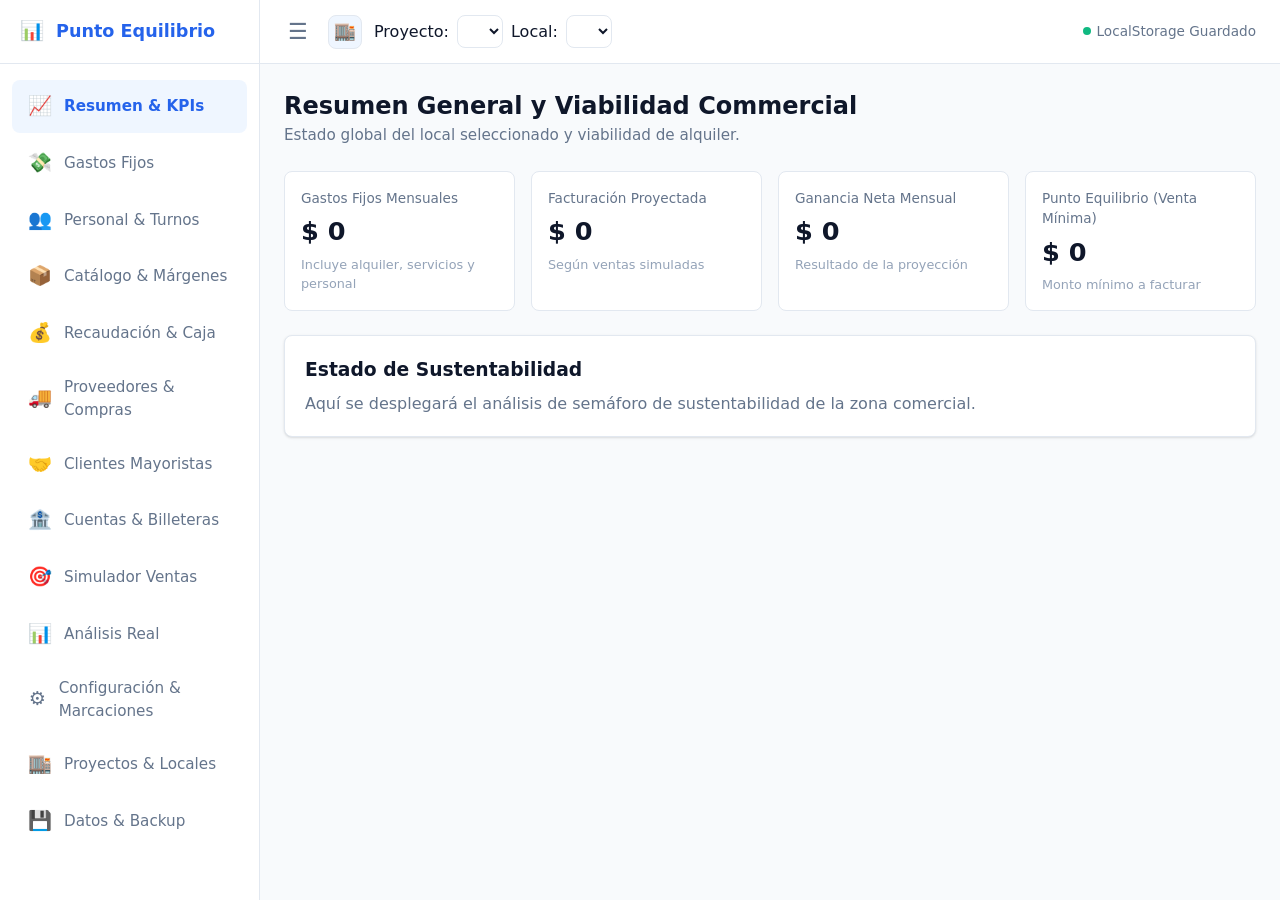
==== commit 4b4762d0: "feat: implement PostgreSQL schema and initial core application modules for CRM and Punto de Equilibr" ====
--- a/index.html
+++ b/index.html
@@ -1,11 +1,13 @@
 <!DOCTYPE html>
 <html lang="es">
+
 <head>
   <meta charset="UTF-8">
   <meta name="viewport" content="width=device-width, initial-scale=1.0">
   <title>Simulador & Analizador de Punto de Equilibrio Comercial</title>
   <link rel="stylesheet" href="css/estilos.css">
 </head>
+
 <body>
 
   <div id="app-container">
@@ -104,13 +106,19 @@
       <header id="topbar">
         <div class="topbar-left">
           <button id="btn-toggle-sidebar" class="btn-toggle-sidebar" title="Ocultar/Mostrar Menú">☰</button>
-          
-          <div class="selector-contexto">
-            <label for="select-proyecto">Proyecto:</label>
-            <select id="select-proyecto"></select>
-
-            <label for="select-local">Local:</label>
-            <select id="select-local"></select>
+
+          <div class="selector-contexto" style="display: flex; align-items: center; gap: 0.75rem;">
+            <div id="topbar-logo-proyecto"
+              style="width: 34px; height: 34px; border-radius: 8px; overflow: hidden; background: var(--color-primario-suave); display: flex; align-items: center; justify-content: center; font-size: 1.1rem; border: 1px solid var(--color-borde); flex-shrink: 0;">
+              🏬
+            </div>
+            <div style="display: flex; align-items: center; gap: 0.5rem; flex-wrap: wrap;">
+              <label for="select-proyecto">Proyecto:</label>
+              <select id="select-proyecto"></select>
+
+              <label for="select-local">Local:</label>
+              <select id="select-local"></select>
+            </div>
           </div>
         </div>
 
@@ -185,10 +193,13 @@
           </div>
 
           <!-- Barra de Acciones y Filtros -->
-          <div class="tarjeta" style="display: flex; justify-content: space-between; align-items: center; gap: 1rem; flex-wrap: wrap;">
+          <div class="tarjeta"
+            style="display: flex; justify-content: space-between; align-items: center; gap: 1rem; flex-wrap: wrap;">
             <div style="display: flex; gap: 0.5rem; align-items: center;">
-              <input type="text" id="input-buscar-gasto" placeholder="Buscar gasto..." style="padding: 0.5rem 0.75rem; border: 1px solid var(--color-borde); border-radius: var(--radio-borde); font-size: 0.9rem;">
-              <select id="select-filtro-categoria" style="padding: 0.5rem 0.75rem; border: 1px solid var(--color-borde); border-radius: var(--radio-borde); font-size: 0.9rem;">
+              <input type="text" id="input-buscar-gasto" placeholder="Buscar gasto..."
+                style="padding: 0.5rem 0.75rem; border: 1px solid var(--color-borde); border-radius: var(--radio-borde); font-size: 0.9rem;">
+              <select id="select-filtro-categoria"
+                style="padding: 0.5rem 0.75rem; border: 1px solid var(--color-borde); border-radius: var(--radio-borde); font-size: 0.9rem;">
                 <option value="todas">Todas las Categorías</option>
               </select>
             </div>
@@ -231,27 +242,29 @@
                 <input type="hidden" id="gasto-id">
 
                 <div style="margin-bottom: 1rem;">
-                  <label for="gasto-nombre" style="display: block; font-size: 0.85rem; font-weight: 600; margin-bottom: 0.25rem;">Nombre del Gasto / Servicio</label>
-                  <input type="text" id="gasto-nombre" required placeholder="Ej: Luz Comercial, Alquiler, Gas..." style="width: 100%; padding: 0.5rem; border: 1px solid var(--color-borde); border-radius: var(--radio-borde);">
+                  <label for="gasto-nombre"
+                    style="display: block; font-size: 0.85rem; font-weight: 600; margin-bottom: 0.25rem;">Nombre del
+                    Gasto / Servicio</label>
+                  <input type="text" id="gasto-nombre" required placeholder="Ej: Luz Comercial, Alquiler, Gas..."
+                    style="width: 100%; padding: 0.5rem; border: 1px solid var(--color-borde); border-radius: var(--radio-borde);">
                 </div>
 
                 <div style="margin-bottom: 1rem; display: grid; grid-template-columns: 1fr 1fr; gap: 0.75rem;">
                   <div>
-                    <label for="gasto-categoria" style="display: block; font-size: 0.85rem; font-weight: 600; margin-bottom: 0.25rem;">Categoría</label>
-                    <select id="gasto-categoria" required style="width: 100%; padding: 0.5rem; border: 1px solid var(--color-borde); border-radius: var(--radio-borde);">
-                      <option value="Alquiler">Alquiler</option>
-                      <option value="Servicios Públicos">Servicios Públicos</option>
-                      <option value="Impuestos & Tasas">Impuestos & Tasas</option>
-                      <option value="Servicios Comerciales">Servicios Comerciales (Internet, Alarma)</option>
-                      <option value="Gastos Contrato">Gastos Contrato / Comisiones</option>
-                      <option value="Mantenimiento">Mantenimiento</option>
-                      <option value="Otros">Otros</option>
+                    <label for="gasto-categoria"
+                      style="display: block; font-size: 0.85rem; font-weight: 600; margin-bottom: 0.25rem;">Categoría</label>
+                    <select id="gasto-categoria" required
+                      style="width: 100%; padding: 0.5rem; border: 1px solid var(--color-borde); border-radius: var(--radio-borde);">
+                      <option value="" disabled selected>Cargando categorías...</option>
                     </select>
                   </div>
 
                   <div>
-                    <label for="gasto-frecuencia" style="display: block; font-size: 0.85rem; font-weight: 600; margin-bottom: 0.25rem;">Frecuencia de Pago</label>
-                    <select id="gasto-frecuencia" required style="width: 100%; padding: 0.5rem; border: 1px solid var(--color-borde); border-radius: var(--radio-borde);">
+                    <label for="gasto-frecuencia"
+                      style="display: block; font-size: 0.85rem; font-weight: 600; margin-bottom: 0.25rem;">Frecuencia
+                      de Pago</label>
+                    <select id="gasto-frecuencia" required
+                      style="width: 100%; padding: 0.5rem; border: 1px solid var(--color-borde); border-radius: var(--radio-borde);">
                       <option value="Diaria">Diaria</option>
                       <option value="Semanal">Semanal</option>
                       <option value="Mensual" selected>Mensual</option>
@@ -262,11 +275,15 @@
                 </div>
 
                 <div style="margin-bottom: 1rem;">
-                  <label for="gasto-monto" style="display: block; font-size: 0.85rem; font-weight: 600; margin-bottom: 0.25rem;">Monto a Pagar ($)</label>
-                  <input type="number" id="gasto-monto" required min="0" step="100" placeholder="0" style="width: 100%; padding: 0.5rem; border: 1px solid var(--color-borde); border-radius: var(--radio-borde);">
-                </div>
-
-                <div style="margin-bottom: 1.25rem; background-color: var(--color-fondo-pagina); padding: 0.75rem; border-radius: var(--radio-borde);">
+                  <label for="gasto-monto"
+                    style="display: block; font-size: 0.85rem; font-weight: 600; margin-bottom: 0.25rem;">Monto a Pagar
+                    ($)</label>
+                  <input type="number" id="gasto-monto" required min="0" step="any" placeholder="0"
+                    style="width: 100%; padding: 0.5rem; border: 1px solid var(--color-borde); border-radius: var(--radio-borde);">
+                </div>
+
+                <div
+                  style="margin-bottom: 1.25rem; background-color: var(--color-fondo-pagina); padding: 0.75rem; border-radius: var(--radio-borde);">
                   <label style="display: flex; align-items: center; gap: 0.5rem; font-size: 0.85rem; cursor: pointer;">
                     <input type="checkbox" id="gasto-es-contrato">
                     <span>Es un gasto derivado del contrato (Expensas, Comisiones, Indexación)</span>
@@ -298,8 +315,8 @@
             </div>
             <div class="tarjeta-kpi">
               <span class="kpi-titulo">Horarios del Comercio</span>
-              <span id="personal-horario-local" class="kpi-valor">07:00 a 21:00</span>
-              <span class="kpi-subtexto">Requerido: 14 hs diarias (6 días/sem)</span>
+              <span id="personal-horario-local" class="kpi-valor">Sin configurar</span>
+              <span class="kpi-subtexto">Configure horarios del local</span>
             </div>
             <div class="tarjeta-kpi">
               <span class="kpi-titulo">Horas Semanales Cubiertas</span>
@@ -308,7 +325,9 @@
             </div>
             <div class="tarjeta-kpi">
               <span class="kpi-titulo">Estado Cobertura Horaria</span>
-              <span id="personal-estado-brecha" class="kpi-valor" style="font-size: 1.2rem; margin-top: 0.5rem; color: var(--color-semaforo-verde-oscuro);">✓ Cubierto</span>
+              <span id="personal-estado-brecha" class="kpi-valor"
+                style="font-size: 1.2rem; margin-top: 0.5rem; color: var(--color-semaforo-verde-oscuro);">✓
+                Cubierto</span>
               <span class="kpi-subtexto">Análisis de desfasaje de turnos</span>
             </div>
           </div>
@@ -317,7 +336,8 @@
           <div class="tarjeta" style="margin-bottom: 1.5rem;">
             <div style="display: flex; justify-content: space-between; align-items: center; margin-bottom: 1rem;">
               <h3>Roles de Trabajo & Sueldos Sugeridos</h3>
-              <button id="btn-nuevo-rol" class="btn btn-secundario" style="padding: 0.35rem 0.75rem; font-size: 0.85rem;">
+              <button id="btn-nuevo-rol" class="btn btn-secundario"
+                style="padding: 0.35rem 0.75rem; font-size: 0.85rem;">
                 ➕ Nuevo Rol
               </button>
             </div>
@@ -364,12 +384,18 @@
               <form id="form-rol">
                 <input type="hidden" id="rol-id">
                 <div style="margin-bottom: 1rem;">
-                  <label for="rol-nombre" style="display: block; font-size: 0.85rem; font-weight: 600; margin-bottom: 0.25rem;">Nombre del Rol</label>
-                  <input type="text" id="rol-nombre" required placeholder="Ej: Cajero, Panadero, Atención al Público..." style="width: 100%; padding: 0.5rem; border: 1px solid var(--color-borde); border-radius: var(--radio-borde);">
+                  <label for="rol-nombre"
+                    style="display: block; font-size: 0.85rem; font-weight: 600; margin-bottom: 0.25rem;">Nombre del
+                    Rol</label>
+                  <input type="text" id="rol-nombre" required placeholder="Ej: Cajero, Panadero, Atención al Público..."
+                    style="width: 100%; padding: 0.5rem; border: 1px solid var(--color-borde); border-radius: var(--radio-borde);">
                 </div>
                 <div style="margin-bottom: 1rem;">
-                  <label for="rol-sueldo" style="display: block; font-size: 0.85rem; font-weight: 600; margin-bottom: 0.25rem;">Valor por Hora ($)</label>
-                  <input type="number" id="rol-sueldo" required min="0" step="1" placeholder="4500" style="width: 100%; padding: 0.5rem; border: 1px solid var(--color-borde); border-radius: var(--radio-borde);">
+                  <label for="rol-sueldo"
+                    style="display: block; font-size: 0.85rem; font-weight: 600; margin-bottom: 0.25rem;">Valor por Hora
+                    ($)</label>
+                  <input type="number" id="rol-sueldo" required min="0" step="1" placeholder="4500"
+                    style="width: 100%; padding: 0.5rem; border: 1px solid var(--color-borde); border-radius: var(--radio-borde);">
                 </div>
                 <div style="display: flex; justify-content: flex-end; gap: 0.5rem;">
                   <button type="button" id="btn-cancelar-modal-rol" class="btn btn-secundario">Cancelar</button>
@@ -390,19 +416,28 @@
                 <input type="hidden" id="empleado-id">
 
                 <div style="margin-bottom: 1rem;">
-                  <label for="empleado-nombre" style="display: block; font-size: 0.85rem; font-weight: 600; margin-bottom: 0.25rem;">Nombre Completo / Referencia</label>
-                  <input type="text" id="empleado-nombre" required placeholder="Ej: Juan Pérez (Turno Mañana)" style="width: 100%; padding: 0.5rem; border: 1px solid var(--color-borde); border-radius: var(--radio-borde);">
+                  <label for="empleado-nombre"
+                    style="display: block; font-size: 0.85rem; font-weight: 600; margin-bottom: 0.25rem;">Nombre
+                    Completo / Referencia</label>
+                  <input type="text" id="empleado-nombre" required placeholder="Ej: Juan Pérez (Turno Mañana)"
+                    style="width: 100%; padding: 0.5rem; border: 1px solid var(--color-borde); border-radius: var(--radio-borde);">
                 </div>
 
                 <div style="margin-bottom: 1rem; display: grid; grid-template-columns: 1fr 1fr; gap: 0.75rem;">
                   <div>
-                    <label for="empleado-rol" style="display: block; font-size: 0.85rem; font-weight: 600; margin-bottom: 0.25rem;">Rol Asignado</label>
-                    <select id="empleado-rol" required style="width: 100%; padding: 0.5rem; border: 1px solid var(--color-borde); border-radius: var(--radio-borde);"></select>
+                    <label for="empleado-rol"
+                      style="display: block; font-size: 0.85rem; font-weight: 600; margin-bottom: 0.25rem;">Rol
+                      Asignado</label>
+                    <select id="empleado-rol" required
+                      style="width: 100%; padding: 0.5rem; border: 1px solid var(--color-borde); border-radius: var(--radio-borde);"></select>
                   </div>
 
                   <div>
-                    <label for="empleado-contrato" style="display: block; font-size: 0.85rem; font-weight: 600; margin-bottom: 0.25rem;">Tipo de Contrato</label>
-                    <select id="empleado-contrato" required style="width: 100%; padding: 0.5rem; border: 1px solid var(--color-borde); border-radius: var(--radio-borde);">
+                    <label for="empleado-contrato"
+                      style="display: block; font-size: 0.85rem; font-weight: 600; margin-bottom: 0.25rem;">Tipo de
+                      Contrato</label>
+                    <select id="empleado-contrato" required
+                      style="width: 100%; padding: 0.5rem; border: 1px solid var(--color-borde); border-radius: var(--radio-borde);">
                       <option value="Jornada Completa">Jornada Completa (8 hs)</option>
                       <option value="Jornada Parcial">Jornada Parcial (4 hs)</option>
                       <option value="Horario Flexible">Horario Flexible / Refuerzo</option>
@@ -410,25 +445,22 @@
                   </div>
                 </div>
 
-                <div id="empleado-sueldo-preview" style="margin-bottom: 1rem; background-color: var(--color-primario-suave); padding: 0.75rem; border-radius: var(--radio-borde); border: 1px solid var(--color-borde);">
+                <div id="empleado-sueldo-preview"
+                  style="margin-bottom: 1rem; background-color: var(--color-primario-suave); padding: 0.75rem; border-radius: var(--radio-borde); border: 1px solid var(--color-borde);">
                   <!-- Se llena dinámicamente -->
                 </div>
 
-                <div style="margin-bottom: 1rem; background-color: var(--color-fondo-pagina); padding: 0.75rem; border-radius: var(--radio-borde);">
-                  <label style="display: block; font-size: 0.85rem; font-weight: 600; margin-bottom: 0.5rem;">Configuración de Turno / Horario</label>
-                  <div style="display: grid; grid-template-columns: 1fr 1fr 1fr; gap: 0.5rem;">
-                    <div>
-                      <span style="font-size: 0.75rem; color: var(--color-texto-secundario);">Turno</span>
-                      <input type="text" id="empleado-turno-nombre" value="Mañana" style="width: 100%; padding: 0.35rem; font-size: 0.85rem; border: 1px solid var(--color-borde); border-radius: 4px;">
-                    </div>
-                    <div>
-                      <span style="font-size: 0.75rem; color: var(--color-texto-secundario);">Entrada</span>
-                      <select id="empleado-turno-inicio" style="width: 100%; padding: 0.35rem; font-size: 0.85rem; border: 1px solid var(--color-borde); border-radius: 4px; font-weight: 600;"></select>
-                    </div>
-                    <div>
-                      <span style="font-size: 0.75rem; color: var(--color-texto-secundario);">Salida</span>
-                      <select id="empleado-turno-fin" style="width: 100%; padding: 0.35rem; font-size: 0.85rem; border: 1px solid var(--color-borde); border-radius: 4px; font-weight: 600;"></select>
-                    </div>
+                <div
+                  style="margin-bottom: 1rem; background-color: var(--color-fondo-pagina); padding: 0.75rem; border-radius: var(--radio-borde); border: 1px solid var(--color-borde);">
+                  <div
+                    style="display: flex; justify-content: space-between; align-items: center; margin-bottom: 0.5rem; gap: 0.5rem; flex-wrap: wrap;">
+                    <label style="font-size: 0.85rem; font-weight: 700;">Días y Horarios de Cobertura Semanal</label>
+                    <button type="button" id="btn-copiar-horario-empleado" class="btn btn-secundario"
+                      style="font-size: 0.75rem; padding: 0.2rem 0.5rem;">⚡ Replicar primer horario</button>
+                  </div>
+                  <div id="contenedor-horarios-empleado-dias"
+                    style="display: flex; flex-direction: column; gap: 0.4rem; max-height: 240px; overflow-y: auto; padding-right: 4px;">
+                    <!-- Generado dinámicamente en personal.js -->
                   </div>
                 </div>
 
@@ -471,7 +503,8 @@
           <div class="tarjeta" style="margin-bottom: 1.5rem;">
             <div style="display: flex; justify-content: space-between; align-items: center; margin-bottom: 1rem;">
               <h3>Categorías de Productos & % Marcación</h3>
-              <button id="btn-nueva-categoria" class="btn btn-secundario" style="padding: 0.35rem 0.75rem; font-size: 0.85rem;">
+              <button id="btn-nueva-categoria" class="btn btn-secundario"
+                style="padding: 0.35rem 0.75rem; font-size: 0.85rem;">
                 ➕ Nueva Categoría
               </button>
             </div>
@@ -495,7 +528,8 @@
                     <th style="padding: 0.75rem 1rem;">Categoría</th>
                     <th style="padding: 0.75rem 1rem;">Uds/Bulto</th>
                     <th style="padding: 0.75rem 1rem;">Costo Bulto</th>
-                    <th style="padding: 0.75rem 1rem;">Marcación</th>
+                    <th style="padding: 0.75rem 1rem;">% Marcación</th>
+                    <th style="padding: 0.75rem 1rem;">% Ganancia</th>
                     <th style="padding: 0.75rem 1rem;">Venta Bulto</th>
                     <th style="padding: 0.75rem 1rem;">Unitario (Costo → Venta)</th>
                     <th style="padding: 0.75rem 1rem; text-align: center;">Acciones</th>
@@ -516,17 +550,26 @@
               <form id="form-categoria">
                 <input type="hidden" id="categoria-id">
                 <div style="margin-bottom: 1rem;">
-                  <label for="categoria-nombre" style="display: block; font-size: 0.85rem; font-weight: 600; margin-bottom: 0.25rem;">Nombre de la Categoría</label>
-                  <input type="text" id="categoria-nombre" required placeholder="Ej: Panificados, Rotisería, Bebidas..." style="width: 100%; padding: 0.5rem; border: 1px solid var(--color-borde); border-radius: var(--radio-borde);">
+                  <label for="categoria-nombre"
+                    style="display: block; font-size: 0.85rem; font-weight: 600; margin-bottom: 0.25rem;">Nombre de la
+                    Categoría</label>
+                  <input type="text" id="categoria-nombre" required placeholder="Ej: Panificados, Rotisería, Bebidas..."
+                    style="width: 100%; padding: 0.5rem; border: 1px solid var(--color-borde); border-radius: var(--radio-borde);">
                 </div>
                 <div style="margin-bottom: 1rem; display: grid; grid-template-columns: 1fr 1fr; gap: 0.75rem;">
                   <div>
-                    <label for="categoria-marcacion" style="display: block; font-size: 0.85rem; font-weight: 600; margin-bottom: 0.25rem;">% Marcación por Defecto</label>
-                    <input type="number" id="categoria-marcacion" required min="0" max="500" step="5" value="40" style="width: 100%; padding: 0.5rem; border: 1px solid var(--color-borde); border-radius: var(--radio-borde);">
+                    <label for="categoria-marcacion"
+                      style="display: block; font-size: 0.85rem; font-weight: 600; margin-bottom: 0.25rem;">% Marcación
+                      por Defecto</label>
+                    <input type="number" id="categoria-marcacion" required min="0" max="500" step="5" value="40"
+                      style="width: 100%; padding: 0.5rem; border: 1px solid var(--color-borde); border-radius: var(--radio-borde);">
                   </div>
                   <div>
-                    <label for="categoria-frecuencia" style="display: block; font-size: 0.85rem; font-weight: 600; margin-bottom: 0.25rem;">Frecuencia de Venta Típica</label>
-                    <select id="categoria-frecuencia" required style="width: 100%; padding: 0.5rem; border: 1px solid var(--color-borde); border-radius: var(--radio-borde);">
+                    <label for="categoria-frecuencia"
+                      style="display: block; font-size: 0.85rem; font-weight: 600; margin-bottom: 0.25rem;">Frecuencia
+                      de Venta Típica</label>
+                    <select id="categoria-frecuencia" required
+                      style="width: 100%; padding: 0.5rem; border: 1px solid var(--color-borde); border-radius: var(--radio-borde);">
                       <option value="Diaria">Diaria</option>
                       <option value="Semanal">Semanal</option>
                       <option value="Quincenal">Quincenal</option>
@@ -552,17 +595,25 @@
               <form id="form-producto">
                 <input type="hidden" id="producto-id">
                 <div style="margin-bottom: 1rem;">
-                  <label for="producto-nombre" style="display: block; font-size: 0.85rem; font-weight: 600; margin-bottom: 0.25rem;">Nombre del Producto</label>
-                  <input type="text" id="producto-nombre" required placeholder="Ej: 1 Lata Facturas (36 unidades)" style="width: 100%; padding: 0.5rem; border: 1px solid var(--color-borde); border-radius: var(--radio-borde);">
+                  <label for="producto-nombre"
+                    style="display: block; font-size: 0.85rem; font-weight: 600; margin-bottom: 0.25rem;">Nombre del
+                    Producto</label>
+                  <input type="text" id="producto-nombre" required placeholder="Ej: 1 Lata Facturas (36 unidades)"
+                    style="width: 100%; padding: 0.5rem; border: 1px solid var(--color-borde); border-radius: var(--radio-borde);">
                 </div>
                 <div style="margin-bottom: 1rem; display: grid; grid-template-columns: 1fr 1fr; gap: 0.75rem;">
                   <div>
-                    <label for="producto-categoria" style="display: block; font-size: 0.85rem; font-weight: 600; margin-bottom: 0.25rem;">Categoría</label>
-                    <select id="producto-categoria" required style="width: 100%; padding: 0.5rem; border: 1px solid var(--color-borde); border-radius: var(--radio-borde);"></select>
+                    <label for="producto-categoria"
+                      style="display: block; font-size: 0.85rem; font-weight: 600; margin-bottom: 0.25rem;">Categoría</label>
+                    <select id="producto-categoria" required
+                      style="width: 100%; padding: 0.5rem; border: 1px solid var(--color-borde); border-radius: var(--radio-borde);"></select>
                   </div>
                   <div>
-                    <label for="producto-frecuencia" style="display: block; font-size: 0.85rem; font-weight: 600; margin-bottom: 0.25rem;">Frecuencia Venta</label>
-                    <select id="producto-frecuencia" required style="width: 100%; padding: 0.5rem; border: 1px solid var(--color-borde); border-radius: var(--radio-borde);">
+                    <label for="producto-frecuencia"
+                      style="display: block; font-size: 0.85rem; font-weight: 600; margin-bottom: 0.25rem;">Frecuencia
+                      Venta</label>
+                    <select id="producto-frecuencia" required
+                      style="width: 100%; padding: 0.5rem; border: 1px solid var(--color-borde); border-radius: var(--radio-borde);">
                       <option value="Diaria">Diaria</option>
                       <option value="Semanal">Semanal</option>
                       <option value="Quincenal">Quincenal</option>
@@ -572,24 +623,38 @@
                 </div>
                 <div style="margin-bottom: 1rem; display: grid; grid-template-columns: 1fr 1fr 1fr; gap: 0.75rem;">
                   <div>
-                    <label for="producto-costo-bulto" style="display: block; font-size: 0.85rem; font-weight: 600; margin-bottom: 0.25rem;">Costo Bulto/Paquete ($)</label>
-                    <input type="number" id="producto-costo-bulto" required min="0" step="100" placeholder="45000" style="width: 100%; padding: 0.5rem; border: 1px solid var(--color-borde); border-radius: var(--radio-borde);">
+                    <label for="producto-costo-bulto"
+                      style="display: block; font-size: 0.85rem; font-weight: 600; margin-bottom: 0.25rem;">Costo
+                      Bulto/Paquete ($)</label>
+                    <input type="number" id="producto-costo-bulto" required min="0" step="0.01" placeholder="45000"
+                      style="width: 100%; padding: 0.5rem; border: 1px solid var(--color-borde); border-radius: var(--radio-borde);">
                   </div>
                   <div>
-                    <label for="producto-unidades-bulto" style="display: block; font-size: 0.85rem; font-weight: 600; margin-bottom: 0.25rem;">Unidades por Bulto</label>
-                    <input type="number" id="producto-unidades-bulto" required min="1" step="1" value="1" style="width: 100%; padding: 0.5rem; border: 1px solid var(--color-borde); border-radius: var(--radio-borde);">
+                    <label for="producto-unidades-bulto"
+                      style="display: block; font-size: 0.85rem; font-weight: 600; margin-bottom: 0.25rem;">Unidades por
+                      Bulto</label>
+                    <input type="number" id="producto-unidades-bulto" required min="1" step="1" value="1"
+                      style="width: 100%; padding: 0.5rem; border: 1px solid var(--color-borde); border-radius: var(--radio-borde);">
                   </div>
                   <div>
-                    <label for="producto-marcacion" style="display: block; font-size: 0.85rem; font-weight: 600; margin-bottom: 0.25rem;">% Marcación</label>
-                    <input type="number" id="producto-marcacion" required min="0" max="500" step="5" value="40" style="width: 100%; padding: 0.5rem; border: 1px solid var(--color-borde); border-radius: var(--radio-borde);">
-                  </div>
-                </div>
-                <div style="margin-bottom: 1rem; background-color: var(--color-fondo-pagina); padding: 0.75rem; border-radius: var(--radio-borde); font-size: 0.85rem;" id="producto-preview-precios">
+                    <label for="producto-marcacion"
+                      style="display: block; font-size: 0.85rem; font-weight: 600; margin-bottom: 0.25rem;">%
+                      Marcación</label>
+                    <input type="number" id="producto-marcacion" required min="0" max="500" step="5" value="40"
+                      style="width: 100%; padding: 0.5rem; border: 1px solid var(--color-borde); border-radius: var(--radio-borde);">
+                  </div>
+                </div>
+                <div
+                  style="margin-bottom: 1rem; background-color: var(--color-fondo-pagina); padding: 0.75rem; border-radius: var(--radio-borde); font-size: 0.85rem;"
+                  id="producto-preview-precios">
                   <span>Completá costo y marcación para ver precios calculados</span>
                 </div>
                 <div style="margin-bottom: 1rem;">
-                  <label for="producto-cantidad-simulada" style="display: block; font-size: 0.85rem; font-weight: 600; margin-bottom: 0.25rem;">Cantidad Simulada Inicial (para el Simulador)</label>
-                  <input type="number" id="producto-cantidad-simulada" min="0" step="1" value="10" style="width: 100%; padding: 0.5rem; border: 1px solid var(--color-borde); border-radius: var(--radio-borde);">
+                  <label for="producto-cantidad-simulada"
+                    style="display: block; font-size: 0.85rem; font-weight: 600; margin-bottom: 0.25rem;">Cantidad
+                    Simulada Inicial (para el Simulador)</label>
+                  <input type="number" id="producto-cantidad-simulada" min="0" step="1" value="10"
+                    style="width: 100%; padding: 0.5rem; border: 1px solid var(--color-borde); border-radius: var(--radio-borde);">
                 </div>
                 <div style="display: flex; justify-content: flex-end; gap: 0.5rem;">
                   <button type="button" id="btn-cancelar-modal-producto" class="btn btn-secundario">Cancelar</button>
@@ -604,35 +669,53 @@
         <article id="modulo-simulador" class="modulo-seccion">
           <div class="modulo-header">
             <h2>Simulador de Ventas & Semáforo de Equilibrio</h2>
-            <p>Proyecta volúmenes de venta por producto, mensualización automática y evalúa la sustentabilidad con el semáforo comercial.</p>
+            <p>Proyecta volúmenes de venta por producto, mensualización automática y evalúa la sustentabilidad con el
+              semáforo comercial.</p>
           </div>
 
           <!-- Semáforo Comercial de Sustentabilidad (5 Franjas) -->
-          <div id="simulador-semaforo-contenedor" class="tarjeta" style="margin-bottom: 1.5rem; border-left: 6px solid var(--color-semaforo-rojo);">
-            <div style="display: flex; align-items: center; justify-content: space-between; flex-wrap: wrap; gap: 1rem;">
+          <div id="simulador-semaforo-contenedor" class="tarjeta"
+            style="margin-bottom: 1.5rem; border-left: 6px solid var(--color-semaforo-rojo);">
+            <div
+              style="display: flex; align-items: center; justify-content: space-between; flex-wrap: wrap; gap: 1rem;">
               <div>
-                <span id="simulador-semaforo-badge" style="background-color: var(--color-semaforo-rojo-suave); color: var(--color-semaforo-rojo); font-weight: 800; font-size: 0.85rem; padding: 0.3rem 0.75rem; border-radius: 20px; text-transform: uppercase;">🔴 Pérdida Crítica</span>
-                <h3 id="simulador-semaforo-titulo" style="margin-top: 0.5rem; margin-bottom: 0.25rem;">El negocio opera con pérdida proyectada</h3>
-                <p id="simulador-semaforo-descripcion" style="font-size: 0.85rem; color: var(--color-texto-secundario); margin: 0;">Las ventas simuladas no alcanzan a cubrir la totalidad de los costos fijos y sueldos del local.</p>
+                <span id="simulador-semaforo-badge"
+                  style="background-color: var(--color-semaforo-rojo-suave); color: var(--color-semaforo-rojo); font-weight: 800; font-size: 0.85rem; padding: 0.3rem 0.75rem; border-radius: 20px; text-transform: uppercase;">🔴
+                  Pérdida Crítica</span>
+                <h3 id="simulador-semaforo-titulo" style="margin-top: 0.5rem; margin-bottom: 0.25rem;">El negocio opera
+                  con pérdida proyectada</h3>
+                <p id="simulador-semaforo-descripcion"
+                  style="font-size: 0.85rem; color: var(--color-texto-secundario); margin: 0;">Las ventas simuladas no
+                  alcanzan a cubrir la totalidad de los costos fijos y sueldos del local.</p>
               </div>
               <div style="text-align: right; min-width: 200px;">
-                <span style="font-size: 0.75rem; color: var(--color-texto-secundario); display: block;">Monto Faltante para Equilibrio:</span>
-                <span id="simulador-monto-faltante" style="font-size: 1.4rem; font-weight: 800; color: var(--color-semaforo-rojo);">$ 0</span>
+                <span style="font-size: 0.75rem; color: var(--color-texto-secundario); display: block;">Monto Faltante
+                  para Equilibrio:</span>
+                <span id="simulador-monto-faltante"
+                  style="font-size: 1.4rem; font-weight: 800; color: var(--color-semaforo-rojo);">$ 0</span>
               </div>
             </div>
 
             <!-- Indicador Visual de 5 Franjas -->
-            <div style="display: flex; height: 8px; border-radius: 4px; overflow: hidden; margin-top: 1.25rem; background-color: var(--color-borde);">
-              <div id="bar-franja-1" style="flex: 1; background-color: var(--color-semaforo-rojo); opacity: 0.3;" title="Pérdida Crítica"></div>
-              <div id="bar-franja-2" style="flex: 1; background-color: var(--color-semaforo-naranja); opacity: 0.3;" title="Equilibrio Justo (0-10%)"></div>
-              <div id="bar-franja-3" style="flex: 1; background-color: var(--color-semaforo-amarillo); opacity: 0.3;" title="Aceptable (10-25%)"></div>
-              <div id="bar-franja-4" style="flex: 1; background-color: var(--color-semaforo-verde-claro); opacity: 0.3;" title="Saludable (25-50%)"></div>
-              <div id="bar-franja-5" style="flex: 1; background-color: var(--color-semaforo-verde-oscuro); opacity: 0.3;" title="Alta Eficiencia (>50%)"></div>
+            <div
+              style="display: flex; height: 8px; border-radius: 4px; overflow: hidden; margin-top: 1.25rem; background-color: var(--color-borde);">
+              <div id="bar-franja-1" style="flex: 1; background-color: var(--color-semaforo-rojo); opacity: 0.3;"
+                title="Pérdida Crítica"></div>
+              <div id="bar-franja-2" style="flex: 1; background-color: var(--color-semaforo-naranja); opacity: 0.3;"
+                title="Equilibrio Justo (0-10%)"></div>
+              <div id="bar-franja-3" style="flex: 1; background-color: var(--color-semaforo-amarillo); opacity: 0.3;"
+                title="Aceptable (10-25%)"></div>
+              <div id="bar-franja-4" style="flex: 1; background-color: var(--color-semaforo-verde-claro); opacity: 0.3;"
+                title="Saludable (25-50%)"></div>
+              <div id="bar-franja-5"
+                style="flex: 1; background-color: var(--color-semaforo-verde-oscuro); opacity: 0.3;"
+                title="Alta Eficiencia (>50%)"></div>
             </div>
           </div>
 
           <!-- Grilla de KPIs Financieros del Simulador -->
-          <div class="grilla-kpis" style="grid-template-columns: repeat(auto-fit, minmax(200px, 1fr)); margin-bottom: 1.5rem;">
+          <div class="grilla-kpis"
+            style="grid-template-columns: repeat(auto-fit, minmax(200px, 1fr)); margin-bottom: 1.5rem;">
             <div class="tarjeta-kpi">
               <span class="kpi-titulo">Facturación Proyectada</span>
               <span id="sim-facturacion-total" class="kpi-valor">$ 0</span>
@@ -651,7 +734,7 @@
             <div class="tarjeta-kpi">
               <span class="kpi-titulo">Costos Fijos Totales</span>
               <span id="sim-costos-fijos-totales" class="kpi-valor">$ 0</span>
-              <span class="kpi-subtexto">Gastos Fijos + Sueldos</span>
+              <span id="sim-costos-fijos-desglose" class="kpi-subtexto">Gastos Fijos + Sueldos</span>
             </div>
             <div class="tarjeta-kpi">
               <span class="kpi-titulo">Resultado Neto Mensual</span>
@@ -660,18 +743,26 @@
             </div>
           </div>
 
+          <!-- Nuevo contenedor para Análisis de Horarios -->
+          <div id="sim-analisis-horarios" style="background-color: var(--color-fondo-pagina); border: 1px solid var(--color-borde); border-left: 4px solid var(--color-primario); padding: 1rem; border-radius: var(--radio-borde); margin-bottom: 1.5rem; display: none;">
+          </div>
+
           <!-- Selector de Escenarios de Simulación -->
-          <div class="tarjeta" style="margin-bottom: 1.5rem; background: linear-gradient(to right, var(--color-fondo-tarjeta), var(--color-fondo-pagina));">
-            <div style="display: flex; align-items: center; justify-content: space-between; flex-wrap: wrap; gap: 1rem;">
+          <div class="tarjeta"
+            style="margin-bottom: 1.5rem; background: linear-gradient(to right, var(--color-fondo-tarjeta), var(--color-fondo-pagina));">
+            <div
+              style="display: flex; align-items: center; justify-content: space-between; flex-wrap: wrap; gap: 1rem;">
               <div>
                 <h3 style="margin-bottom: 0.25rem;">Escenarios de Simulación Financiera</h3>
-                <p style="font-size: 0.85rem; color: var(--color-texto-secundario); margin: 0;">Analiza la resistencia del negocio ante variaciones en el volumen de ventas.</p>
+                <p style="font-size: 0.85rem; color: var(--color-texto-secundario); margin: 0;">Analiza la resistencia
+                  del negocio ante variaciones en el volumen de ventas.</p>
               </div>
               <div style="display: flex; gap: 0.5rem;">
                 <button class="btn btn-secundario btn-escenario" data-escenario="pesimista" style="font-size: 0.85rem;">
                   📉 Pesimista (-20%)
                 </button>
-                <button class="btn btn-primario btn-escenario activo" data-escenario="moderado" style="font-size: 0.85rem;">
+                <button class="btn btn-primario btn-escenario activo" data-escenario="moderado"
+                  style="font-size: 0.85rem;">
                   📊 Moderado (Base)
                 </button>
                 <button class="btn btn-secundario btn-escenario" data-escenario="optimista" style="font-size: 0.85rem;">
@@ -681,51 +772,75 @@
             </div>
 
             <!-- Comparativo de 3 Escenarios Lado a Lado -->
-            <div style="display: grid; grid-template-columns: repeat(auto-fit, minmax(220px, 1fr)); gap: 1rem; margin-top: 1.25rem;">
-              <div id="card-escenario-pesimista" style="background-color: var(--color-fondo-pagina); padding: 0.85rem; border-radius: 8px; border: 1px solid var(--color-borde);">
-                <div style="font-size: 0.8rem; font-weight: 700; color: var(--color-semaforo-rojo);">Escenario Pesimista (-20%)</div>
-                <div id="esc-pesimista-facturacion" style="font-size: 1.1rem; font-weight: 800; margin-top: 0.3rem;">$ 0</div>
-                <div id="esc-pesimista-resultado" style="font-size: 0.85rem; font-weight: 700; margin-top: 0.2rem;">Neto: $ 0</div>
-              </div>
-              <div id="card-escenario-moderado" style="background-color: var(--color-primario-suave); padding: 0.85rem; border-radius: 8px; border: 2px solid var(--color-primario);">
-                <div style="font-size: 0.8rem; font-weight: 700; color: var(--color-primario);">Escenario Moderado (Base)</div>
-                <div id="esc-moderado-facturacion" style="font-size: 1.1rem; font-weight: 800; margin-top: 0.3rem;">$ 0</div>
-                <div id="esc-moderado-resultado" style="font-size: 0.85rem; font-weight: 700; margin-top: 0.2rem;">Neto: $ 0</div>
-              </div>
-              <div id="card-escenario-optimista" style="background-color: var(--color-fondo-pagina); padding: 0.85rem; border-radius: 8px; border: 1px solid var(--color-borde);">
-                <div style="font-size: 0.8rem; font-weight: 700; color: var(--color-semaforo-verde-oscuro);">Escenario Optimista (+25%)</div>
-                <div id="esc-optimista-facturacion" style="font-size: 1.1rem; font-weight: 800; margin-top: 0.3rem;">$ 0</div>
-                <div id="esc-optimista-resultado" style="font-size: 0.85rem; font-weight: 700; margin-top: 0.2rem;">Neto: $ 0</div>
+            <div
+              style="display: grid; grid-template-columns: repeat(auto-fit, minmax(220px, 1fr)); gap: 1rem; margin-top: 1.25rem;">
+              <div id="card-escenario-pesimista"
+                style="background-color: var(--color-fondo-pagina); padding: 0.85rem; border-radius: 8px; border: 1px solid var(--color-borde);">
+                <div style="font-size: 0.8rem; font-weight: 700; color: var(--color-semaforo-rojo);">Escenario Pesimista
+                  (-20%)</div>
+                <div id="esc-pesimista-facturacion" style="font-size: 1.1rem; font-weight: 800; margin-top: 0.3rem;">$ 0
+                </div>
+                <div id="esc-pesimista-resultado" style="font-size: 0.85rem; font-weight: 700; margin-top: 0.2rem;">
+                  Neto: $ 0</div>
+              </div>
+              <div id="card-escenario-moderado"
+                style="background-color: var(--color-primario-suave); padding: 0.85rem; border-radius: 8px; border: 2px solid var(--color-primario);">
+                <div style="font-size: 0.8rem; font-weight: 700; color: var(--color-primario);">Escenario Moderado
+                  (Base)</div>
+                <div id="esc-moderado-facturacion" style="font-size: 1.1rem; font-weight: 800; margin-top: 0.3rem;">$ 0
+                </div>
+                <div id="esc-moderado-resultado" style="font-size: 0.85rem; font-weight: 700; margin-top: 0.2rem;">Neto:
+                  $ 0</div>
+              </div>
+              <div id="card-escenario-optimista"
+                style="background-color: var(--color-fondo-pagina); padding: 0.85rem; border-radius: 8px; border: 1px solid var(--color-borde);">
+                <div style="font-size: 0.8rem; font-weight: 700; color: var(--color-semaforo-verde-oscuro);">Escenario
+                  Optimista (+25%)</div>
+                <div id="esc-optimista-facturacion" style="font-size: 1.1rem; font-weight: 800; margin-top: 0.3rem;">$ 0
+                </div>
+                <div id="esc-optimista-resultado" style="font-size: 0.85rem; font-weight: 700; margin-top: 0.2rem;">
+                  Neto: $ 0</div>
               </div>
             </div>
           </div>
 
           <!-- Métricas de Días Operativos y Cobertura de Costos Fijos -->
           <div class="tarjeta" style="margin-bottom: 1.5rem; background-color: var(--color-fondo-pagina);">
-            <div style="display: grid; grid-template-columns: repeat(auto-fit, minmax(240px, 1fr)); gap: 1rem; align-items: center;">
+            <div
+              style="display: grid; grid-template-columns: repeat(auto-fit, minmax(240px, 1fr)); gap: 1rem; align-items: center;">
               <div>
-                <span style="font-size: 0.8rem; color: var(--color-texto-secundario);">Facturación Mínima Diaria Requerida:</span>
-                <div id="sim-facturacion-diaria-requerida" style="font-size: 1.1rem; font-weight: 700; color: var(--color-texto-principal);">$ 0 / día</div>
+                <span style="font-size: 0.8rem; color: var(--color-texto-secundario);">Facturación Mínima Diaria
+                  Requerida:</span>
+                <div id="sim-facturacion-diaria-requerida"
+                  style="font-size: 1.1rem; font-weight: 700; color: var(--color-texto-principal);">$ 0 / día</div>
               </div>
               <div>
-                <span style="font-size: 0.8rem; color: var(--color-texto-secundario);">Días de Trabajo para Pagar Costos Fijos:</span>
-                <div id="sim-dias-para-equilibrio" style="font-size: 1.1rem; font-weight: 700; color: var(--color-primario);">0 días del mes</div>
+                <span style="font-size: 0.8rem; color: var(--color-texto-secundario);">Días de Trabajo para Pagar Costos
+                  Fijos:</span>
+                <div id="sim-dias-para-equilibrio"
+                  style="font-size: 1.1rem; font-weight: 700; color: var(--color-primario);">0 días del mes</div>
               </div>
               <div>
-                <span style="font-size: 0.8rem; color: var(--color-texto-secundario);">Punto de Equilibrio en Unidades/Ventas:</span>
-                <div id="sim-porcentaje-equilibrio" style="font-size: 1.1rem; font-weight: 700; color: var(--color-texto-principal);">0% del volumen simulado</div>
+                <span style="font-size: 0.8rem; color: var(--color-texto-secundario);">Punto de Equilibrio en
+                  Unidades/Ventas:</span>
+                <div id="sim-porcentaje-equilibrio"
+                  style="font-size: 1.1rem; font-weight: 700; color: var(--color-texto-principal);">0% del volumen
+                  simulado</div>
               </div>
             </div>
           </div>
 
           <!-- Tabla de Simulación de Cantidades por Producto -->
           <div class="tarjeta">
-            <div style="display: flex; justify-content: space-between; align-items: center; margin-bottom: 1rem; flex-wrap: wrap; gap: 0.5rem;">
+            <div
+              style="display: flex; justify-content: space-between; align-items: center; margin-bottom: 1rem; flex-wrap: wrap; gap: 0.5rem;">
               <div>
                 <h3>Simulación de Cantidades por Producto</h3>
-                <p style="font-size: 0.85rem; color: var(--color-texto-secundario); margin: 0;">Ingresa la cantidad a vender según la frecuencia de cada producto para calcular el volumen mensual.</p>
-              </div>
-              <button id="btn-restablecer-cantidades" class="btn btn-secundario" style="font-size: 0.85rem; padding: 0.35rem 0.75rem;">
+                <p style="font-size: 0.85rem; color: var(--color-texto-secundario); margin: 0;">Ingresa la cantidad a
+                  vender según la frecuencia de cada producto para calcular el volumen mensual.</p>
+              </div>
+              <button id="btn-restablecer-cantidades" class="btn btn-secundario"
+                style="font-size: 0.85rem; padding: 0.35rem 0.75rem;">
                 🔄 Restablecer Cantidades
               </button>
             </div>
@@ -734,11 +849,14 @@
               <table style="width: 100%; border-collapse: collapse; text-align: left; font-size: 0.85rem;">
                 <thead>
                   <tr style="background-color: var(--color-fondo-pagina); border-bottom: 1px solid var(--color-borde);">
+                    <th style="padding: 0.6rem 0.8rem; width: 40px; text-align: center;">✅</th>
                     <th style="padding: 0.6rem 0.8rem;">Producto</th>
                     <th style="padding: 0.6rem 0.8rem;">Frecuencia</th>
+                    <th style="padding: 0.6rem 0.8rem;">Uds/Bulto</th>
                     <th style="padding: 0.6rem 0.8rem;">Costo Bulto</th>
                     <th style="padding: 0.6rem 0.8rem;">Precio Venta</th>
-                    <th style="padding: 0.6rem 0.8rem;">Marcación</th>
+                    <th style="padding: 0.6rem 0.8rem;">% Marcación</th>
+                    <th style="padding: 0.6rem 0.8rem;">% Ganancia</th>
                     <th style="padding: 0.6rem 0.8rem; width: 140px;">Cant. Simulada</th>
                     <th style="padding: 0.6rem 0.8rem;">Vol. Mensual</th>
                     <th style="padding: 0.6rem 0.8rem;">Venta Mensual ($)</th>
@@ -750,50 +868,66 @@
                 </tbody>
               </table>
             </div>
-          <!-- Sección de Proyecciones Temporales (Diario, Semanal, Mensual) -->
-          <div class="tarjeta" style="margin-top: 1.5rem;">
-            <div style="display: flex; justify-content: space-between; align-items: center; margin-bottom: 1rem; flex-wrap: wrap; gap: 0.5rem;">
-              <div>
-                <h3>Proyección de Ventas por Período</h3>
-                <p style="font-size: 0.85rem; color: var(--color-texto-secundario); margin: 0;">Desglose de métricas operativas y margen estimado según frecuencia temporal.</p>
-              </div>
-              <div style="display: flex; gap: 0.5rem;">
-                <button class="btn btn-primario btn-tab-proyeccion activo" data-periodo="diaria" style="font-size: 0.85rem;">📅 Vista Diaria</button>
-                <button class="btn btn-secundario btn-tab-proyeccion" data-periodo="semanal" style="font-size: 0.85rem;">🗓️ Vista Semanal</button>
-                <button class="btn btn-secundario btn-tab-proyeccion" data-periodo="mensual" style="font-size: 0.85rem;">📊 Vista Mensual</button>
-              </div>
-            </div>
-
-            <div id="contenedor-vista-proyeccion">
-              <!-- Se renderiza dinámicamente según la pestaña seleccionada -->
-            </div>
-          </div>
+            <!-- Sección de Proyecciones Temporales (Diario, Semanal, Mensual) -->
+            <div class="tarjeta" style="margin-top: 1.5rem;">
+              <div
+                style="display: flex; justify-content: space-between; align-items: center; margin-bottom: 1rem; flex-wrap: wrap; gap: 0.5rem;">
+                <div>
+                  <h3>Proyección de Ventas por Período</h3>
+                  <p style="font-size: 0.85rem; color: var(--color-texto-secundario); margin: 0;">Desglose de métricas
+                    operativas y margen estimado según frecuencia temporal.</p>
+                </div>
+                <div style="display: flex; gap: 0.5rem;">
+                  <button class="btn btn-primario btn-tab-proyeccion activo" data-periodo="diaria"
+                    style="font-size: 0.85rem;">📅 Vista Diaria</button>
+                  <button class="btn btn-secundario btn-tab-proyeccion" data-periodo="semanal"
+                    style="font-size: 0.85rem;">🗓️ Vista Semanal</button>
+                  <button class="btn btn-secundario btn-tab-proyeccion" data-periodo="mensual"
+                    style="font-size: 0.85rem;">📊 Vista Mensual</button>
+                </div>
+              </div>
+
+              <div id="contenedor-vista-proyeccion">
+                <!-- Se renderiza dinámicamente según la pestaña seleccionada -->
+              </div>
+            </div>
         </article>
 
         <!-- Módulo 4.5: Análisis Real & Comparación -->
         <article id="modulo-analisis-real" class="modulo-seccion">
           <div class="modulo-header">
             <h2>Análisis de Ventas Reales vs. Proyección Simulada</h2>
-            <p>Carga tu recaudación diaria real y evalúa variaciones contra la simulación para determinar si ganas o pierdes dinero.</p>
+            <p>Carga tu recaudación diaria real y evalúa variaciones contra la simulación para determinar si ganas o
+              pierdes dinero.</p>
           </div>
 
           <!-- Diagnóstico Interpretativo Automático -->
-          <div id="diagnostico-real-contenedor" class="tarjeta" style="margin-bottom: 1.5rem; border-left: 6px solid var(--color-primario);">
-            <div style="display: flex; justify-content: space-between; align-items: center; flex-wrap: wrap; gap: 1rem;">
+          <div id="diagnostico-real-contenedor" class="tarjeta"
+            style="margin-bottom: 1.5rem; border-left: 6px solid var(--color-primario);">
+            <div
+              style="display: flex; justify-content: space-between; align-items: center; flex-wrap: wrap; gap: 1rem;">
               <div>
-                <span id="diagnostico-real-badge" style="background-color: var(--color-primario-suave); color: var(--color-primario); font-weight: 800; font-size: 0.85rem; padding: 0.3rem 0.75rem; border-radius: 20px; text-transform: uppercase;">📊 Análisis Operativo</span>
-                <h3 id="diagnostico-real-titulo" style="margin-top: 0.5rem; margin-bottom: 0.25rem;">Diagnóstico de Rendimiento Comercial</h3>
-                <p id="diagnostico-real-descripcion" style="font-size: 0.85rem; color: var(--color-texto-secundario); margin: 0;">Comparación basada en los datos cargados.</p>
+                <span id="diagnostico-real-badge"
+                  style="background-color: var(--color-primario-suave); color: var(--color-primario); font-weight: 800; font-size: 0.85rem; padding: 0.3rem 0.75rem; border-radius: 20px; text-transform: uppercase;">📊
+                  Análisis Operativo</span>
+                <h3 id="diagnostico-real-titulo" style="margin-top: 0.5rem; margin-bottom: 0.25rem;">Diagnóstico de
+                  Rendimiento Comercial</h3>
+                <p id="diagnostico-real-descripcion"
+                  style="font-size: 0.85rem; color: var(--color-texto-secundario); margin: 0;">Comparación basada en los
+                  datos cargados.</p>
               </div>
               <div style="text-align: right;">
-                <span style="font-size: 0.75rem; color: var(--color-texto-secundario); display: block;">Promedio Diario Real:</span>
-                <span id="diagnostico-promedio-real" style="font-size: 1.4rem; font-weight: 800; color: var(--color-texto-principal);">$ 0 / día</span>
+                <span style="font-size: 0.75rem; color: var(--color-texto-secundario); display: block;">Promedio Diario
+                  Real:</span>
+                <span id="diagnostico-promedio-real"
+                  style="font-size: 1.4rem; font-weight: 800; color: var(--color-texto-principal);">$ 0 / día</span>
               </div>
             </div>
           </div>
 
           <!-- KPIs Comparativos Simulado vs Real -->
-          <div class="grilla-kpis" style="grid-template-columns: repeat(auto-fit, minmax(200px, 1fr)); margin-bottom: 1.5rem;">
+          <div class="grilla-kpis"
+            style="grid-template-columns: repeat(auto-fit, minmax(200px, 1fr)); margin-bottom: 1.5rem;">
             <div class="tarjeta-kpi">
               <span class="kpi-titulo">Facturado Real Acumulado</span>
               <span id="real-facturado-acumulado" class="kpi-valor">$ 0</span>
@@ -817,23 +951,32 @@
           </div>
 
           <!-- Formulario de Carga y Tabla de Registros Reales -->
-          <div style="display: grid; grid-template-columns: 1fr 2fr; gap: 1.5rem; margin-bottom: 1.5rem; align-items: start;">
+          <div
+            style="display: grid; grid-template-columns: 1fr 2fr; gap: 1.5rem; margin-bottom: 1.5rem; align-items: start;">
             <!-- Formulario Carga -->
             <div class="tarjeta">
               <h3 style="margin-bottom: 1rem;">Cargar Facturación Diaria</h3>
               <form id="form-registro-real">
                 <input type="hidden" id="real-registro-id">
                 <div style="margin-bottom: 1rem;">
-                  <label for="real-fecha" style="display: block; font-size: 0.85rem; font-weight: 600; margin-bottom: 0.25rem;">Fecha</label>
-                  <input type="date" id="real-fecha" required style="width: 100%; padding: 0.5rem; border: 1px solid var(--color-borde); border-radius: var(--radio-borde);">
+                  <label for="real-fecha"
+                    style="display: block; font-size: 0.85rem; font-weight: 600; margin-bottom: 0.25rem;">Fecha</label>
+                  <input type="date" id="real-fecha" required
+                    style="width: 100%; padding: 0.5rem; border: 1px solid var(--color-borde); border-radius: var(--radio-borde);">
                 </div>
                 <div style="margin-bottom: 1rem;">
-                  <label for="real-monto" style="display: block; font-size: 0.85rem; font-weight: 600; margin-bottom: 0.25rem;">Monto Total Facturado ($)</label>
-                  <input type="number" id="real-monto" required min="0" step="1000" placeholder="Ej: 480000" style="width: 100%; padding: 0.5rem; border: 1px solid var(--color-borde); border-radius: var(--radio-borde);">
+                  <label for="real-monto"
+                    style="display: block; font-size: 0.85rem; font-weight: 600; margin-bottom: 0.25rem;">Monto Total
+                    Facturado ($)</label>
+                  <input type="number" id="real-monto" required min="0" step="1000" placeholder="Ej: 480000"
+                    style="width: 100%; padding: 0.5rem; border: 1px solid var(--color-borde); border-radius: var(--radio-borde);">
                 </div>
                 <div style="margin-bottom: 1rem;">
-                  <label for="real-notas" style="display: block; font-size: 0.85rem; font-weight: 600; margin-bottom: 0.25rem;">Notas / Observaciones</label>
-                  <input type="text" id="real-notas" placeholder="Ej: Día nublado, evento en la zona..." style="width: 100%; padding: 0.5rem; border: 1px solid var(--color-borde); border-radius: var(--radio-borde);">
+                  <label for="real-notas"
+                    style="display: block; font-size: 0.85rem; font-weight: 600; margin-bottom: 0.25rem;">Notas /
+                    Observaciones</label>
+                  <input type="text" id="real-notas" placeholder="Ej: Día nublado, evento en la zona..."
+                    style="width: 100%; padding: 0.5rem; border: 1px solid var(--color-borde); border-radius: var(--radio-borde);">
                 </div>
                 <button type="submit" class="btn btn-primario" style="width: 100%;">💾 Guardar Facturación</button>
               </form>
@@ -843,12 +986,14 @@
             <div class="tarjeta">
               <div style="display: flex; justify-content: space-between; align-items: center; margin-bottom: 1rem;">
                 <h3>Registros de Ventas Reales</h3>
-                <span id="contador-registros-reales" style="font-size: 0.8rem; color: var(--color-texto-secundario);">0 registros</span>
+                <span id="contador-registros-reales" style="font-size: 0.8rem; color: var(--color-texto-secundario);">0
+                  registros</span>
               </div>
               <div style="overflow-x: auto; max-height: 320px;">
                 <table style="width: 100%; border-collapse: collapse; text-align: left; font-size: 0.85rem;">
                   <thead>
-                    <tr style="background-color: var(--color-fondo-pagina); border-bottom: 1px solid var(--color-borde);">
+                    <tr
+                      style="background-color: var(--color-fondo-pagina); border-bottom: 1px solid var(--color-borde);">
                       <th style="padding: 0.6rem 0.8rem;">Fecha</th>
                       <th style="padding: 0.6rem 0.8rem;">Facturado Real</th>
                       <th style="padding: 0.6rem 0.8rem;">vs. Objetivo Diario</th>
@@ -869,11 +1014,13 @@
         <article id="modulo-caja" class="modulo-seccion">
           <div class="modulo-header">
             <h2>Recaudación Diaria & Control de Caja Chica</h2>
-            <p>Registra las entradas por canal de venta (Efectivo, Bancos, Apps) y controla los pagos salidos de la caja diaria.</p>
+            <p>Registra las entradas por canal de venta (Efectivo, Bancos, Apps) y controla los pagos salidos de la caja
+              diaria.</p>
           </div>
 
           <!-- Resumen de Caja y Saldos -->
-          <div class="grilla-kpis" style="grid-template-columns: repeat(auto-fit, minmax(220px, 1fr)); margin-bottom: 1.5rem;">
+          <div class="grilla-kpis"
+            style="grid-template-columns: repeat(auto-fit, minmax(220px, 1fr)); margin-bottom: 1.5rem;">
             <div class="tarjeta-kpi">
               <span class="kpi-titulo">Total Recaudado del Día</span>
               <span id="caja-total-recaudado-dia" class="kpi-valor">$ 0</span>
@@ -898,42 +1045,63 @@
 
           <!-- Carga Diaria de Recaudación -->
           <div class="tarjeta" style="margin-bottom: 1.5rem;">
-            <div style="display: flex; justify-content: space-between; align-items: center; margin-bottom: 1rem; flex-wrap: wrap; gap: 0.5rem;">
+            <div
+              style="display: flex; justify-content: space-between; align-items: center; margin-bottom: 1rem; flex-wrap: wrap; gap: 0.5rem;">
               <div>
                 <h3>Cargar / Modificar Recaudación Diaria</h3>
-                <p style="font-size: 0.85rem; color: var(--color-texto-secundario); margin: 0;">Seleccioná la fecha e ingresá los ingresos por cada medio de cobro.</p>
+                <p style="font-size: 0.85rem; color: var(--color-texto-secundario); margin: 0;">Seleccioná la fecha e
+                  ingresá los ingresos por cada medio de cobro.</p>
               </div>
               <div style="display: flex; gap: 0.5rem; align-items: center;">
                 <label for="caja-filtro-mes-ano" style="font-size: 0.85rem; font-weight: 600;">Período:</label>
-                <input type="month" id="caja-filtro-mes-ano" style="padding: 0.4rem; border: 1px solid var(--color-borde); border-radius: var(--radio-borde); font-size: 0.85rem;">
-              </div>
-            </div>
-
-            <form id="form-caja-diaria" style="display: grid; grid-template-columns: repeat(auto-fit, minmax(180px, 1fr)); gap: 1rem; background: var(--color-fondo-pagina); padding: 1rem; border-radius: var(--radio-borde); border: 1px solid var(--color-borde);">
+                <input type="month" id="caja-filtro-mes-ano"
+                  style="padding: 0.4rem; border: 1px solid var(--color-borde); border-radius: var(--radio-borde); font-size: 0.85rem;">
+              </div>
+            </div>
+
+            <form id="form-caja-diaria"
+              style="display: grid; grid-template-columns: repeat(auto-fit, minmax(180px, 1fr)); gap: 1rem; background: var(--color-fondo-pagina); padding: 1rem; border-radius: var(--radio-borde); border: 1px solid var(--color-borde);">
               <div>
-                <label for="caja-fecha" style="display: block; font-size: 0.8rem; font-weight: 700; margin-bottom: 0.25rem;">Fecha</label>
-                <input type="date" id="caja-fecha" required style="width: 100%; padding: 0.4rem; border: 1px solid var(--color-borde); border-radius: 4px;">
+                <label for="caja-fecha"
+                  style="display: block; font-size: 0.8rem; font-weight: 700; margin-bottom: 0.25rem;">Fecha</label>
+                <input type="date" id="caja-fecha" required
+                  style="width: 100%; padding: 0.4rem; border: 1px solid var(--color-borde); border-radius: 4px;">
               </div>
               <div>
-                <label for="caja-in-efectivo" style="display: block; font-size: 0.8rem; font-weight: 700; color: var(--color-semaforo-verde-oscuro); margin-bottom: 0.25rem;">💵 Efectivo ($)</label>
-                <input type="number" id="caja-in-efectivo" min="0" step="100" value="0" style="width: 100%; padding: 0.4rem; border: 1px solid var(--color-borde); border-radius: 4px;">
-              </div>
-              <div style="grid-column: 1 / -1; border: 1px dashed var(--color-primario); border-radius: var(--radio-borde); padding: 0.75rem; background: rgba(59,130,246,0.04);">
-                <label style="display: block; font-size: 0.8rem; font-weight: 700; color: var(--color-primario); margin-bottom: 0.5rem;">🏦 Recaudación por Transferencia / Billeteras Digitales (Suma a la Cuenta)</label>
+                <label for="caja-in-efectivo"
+                  style="display: block; font-size: 0.8rem; font-weight: 700; color: var(--color-semaforo-verde-oscuro); margin-bottom: 0.25rem;">💵
+                  Efectivo ($)</label>
+                <input type="number" id="caja-in-efectivo" min="0" step="100" value="0"
+                  style="width: 100%; padding: 0.4rem; border: 1px solid var(--color-borde); border-radius: 4px;">
+              </div>
+              <div
+                style="grid-column: 1 / -1; border: 1px dashed var(--color-primario); border-radius: var(--radio-borde); padding: 0.75rem; background: rgba(59,130,246,0.04);">
+                <label
+                  style="display: block; font-size: 0.8rem; font-weight: 700; color: var(--color-primario); margin-bottom: 0.5rem;">🏦
+                  Recaudación por Transferencia / Billeteras Digitales (Suma a la Cuenta)</label>
                 <div style="display: flex; gap: 0.5rem; align-items: flex-end; flex-wrap: wrap;">
                   <div style="flex: 1; min-width: 180px;">
-                    <label for="caja-transf-cuenta-select" style="display: block; font-size: 0.7rem; color: var(--color-texto-secundario); margin-bottom: 0.15rem;">Billetera / Cuenta de Destino</label>
-                    <select id="caja-transf-cuenta-select" style="width: 100%; padding: 0.4rem; border: 1px solid var(--color-borde); border-radius: 4px; font-size: 0.85rem;">
+                    <label for="caja-transf-cuenta-select"
+                      style="display: block; font-size: 0.7rem; color: var(--color-texto-secundario); margin-bottom: 0.15rem;">Billetera
+                      / Cuenta de Destino</label>
+                    <select id="caja-transf-cuenta-select"
+                      style="width: 100%; padding: 0.4rem; border: 1px solid var(--color-borde); border-radius: 4px; font-size: 0.85rem;">
                       <option value="">Seleccionar Billetera...</option>
                     </select>
                   </div>
                   <div style="min-width: 130px;">
-                    <label for="caja-transf-monto" style="display: block; font-size: 0.7rem; color: var(--color-texto-secundario); margin-bottom: 0.15rem;">Monto Recaudado ($)</label>
-                    <input type="number" id="caja-transf-monto" min="0" step="100" value="0" style="width: 100%; padding: 0.4rem; border: 1px solid var(--color-borde); border-radius: 4px;">
-                  </div>
-                  <button type="button" id="btn-agregar-transf-cuenta" class="btn btn-secundario" style="padding: 0.4rem 0.7rem; font-size: 0.8rem; white-space: nowrap; color: var(--color-primario); border-color: var(--color-primario);">＋ Agregar Ingreso</button>
-                </div>
-                <ul id="caja-transf-lista-ingresos" style="list-style: none; padding: 0; margin: 0.5rem 0 0 0; font-size: 0.8rem;"></ul>
+                    <label for="caja-transf-monto"
+                      style="display: block; font-size: 0.7rem; color: var(--color-texto-secundario); margin-bottom: 0.15rem;">Monto
+                      Recaudado ($)</label>
+                    <input type="number" id="caja-transf-monto" min="0" step="100" value="0"
+                      style="width: 100%; padding: 0.4rem; border: 1px solid var(--color-borde); border-radius: 4px;">
+                  </div>
+                  <button type="button" id="btn-agregar-transf-cuenta" class="btn btn-secundario"
+                    style="padding: 0.4rem 0.7rem; font-size: 0.8rem; white-space: nowrap; color: var(--color-primario); border-color: var(--color-primario);">＋
+                    Agregar Ingreso</button>
+                </div>
+                <ul id="caja-transf-lista-ingresos"
+                  style="list-style: none; padding: 0; margin: 0.5rem 0 0 0; font-size: 0.8rem;"></ul>
                 <!-- Inputs ocultos compatibles -->
                 <input type="hidden" id="caja-in-transf" value="0">
                 <input type="hidden" id="caja-in-nx" value="0">
@@ -941,30 +1109,46 @@
                 <input type="hidden" id="caja-in-peya" value="0">
                 <input type="hidden" id="caja-in-rappi" value="0">
               </div>
-              <div style="grid-column: 1 / -1; border: 1px dashed #8b5cf6; border-radius: var(--radio-borde); padding: 0.75rem; background: rgba(139,92,246,0.04);">
-                <label style="display: block; font-size: 0.8rem; font-weight: 700; color: #8b5cf6; margin-bottom: 0.5rem;">🤝 Cobranza Mayoristas (descuenta deuda)</label>
+              <div
+                style="grid-column: 1 / -1; border: 1px dashed #8b5cf6; border-radius: var(--radio-borde); padding: 0.75rem; background: rgba(139,92,246,0.04);">
+                <label
+                  style="display: block; font-size: 0.8rem; font-weight: 700; color: #8b5cf6; margin-bottom: 0.5rem;">🤝
+                  Cobranza Mayoristas (descuenta deuda)</label>
                 <div style="display: flex; gap: 0.5rem; align-items: flex-end; flex-wrap: wrap;">
                   <div style="flex: 1; min-width: 160px;">
-                    <label for="caja-may-select" style="display: block; font-size: 0.7rem; color: var(--color-texto-secundario); margin-bottom: 0.15rem;">Mayorista</label>
-                    <select id="caja-may-select" style="width: 100%; padding: 0.4rem; border: 1px solid var(--color-borde); border-radius: 4px; font-size: 0.85rem;">
+                    <label for="caja-may-select"
+                      style="display: block; font-size: 0.7rem; color: var(--color-texto-secundario); margin-bottom: 0.15rem;">Mayorista</label>
+                    <select id="caja-may-select"
+                      style="width: 100%; padding: 0.4rem; border: 1px solid var(--color-borde); border-radius: 4px; font-size: 0.85rem;">
                       <option value="">Seleccionar...</option>
                     </select>
                   </div>
                   <div style="min-width: 120px;">
-                    <label for="caja-may-monto" style="display: block; font-size: 0.7rem; color: var(--color-texto-secundario); margin-bottom: 0.15rem;">Monto Pago ($)</label>
-                    <input type="number" id="caja-may-monto" min="0" step="100" value="0" style="width: 100%; padding: 0.4rem; border: 1px solid var(--color-borde); border-radius: 4px;">
-                  </div>
-                  <button type="button" id="btn-agregar-pago-may" class="btn btn-secundario" style="padding: 0.4rem 0.7rem; font-size: 0.8rem; white-space: nowrap; color: #8b5cf6; border-color: #8b5cf6;">＋ Agregar</button>
-                </div>
-                <div id="caja-may-deuda-info" style="font-size: 0.75rem; color: var(--color-texto-secundario); margin-top: 0.35rem;"></div>
-                <ul id="caja-may-lista-pagos" style="list-style: none; padding: 0; margin: 0.5rem 0 0 0; font-size: 0.8rem;"></ul>
+                    <label for="caja-may-monto"
+                      style="display: block; font-size: 0.7rem; color: var(--color-texto-secundario); margin-bottom: 0.15rem;">Monto
+                      Pago ($)</label>
+                    <input type="number" id="caja-may-monto" min="0" step="100" value="0"
+                      style="width: 100%; padding: 0.4rem; border: 1px solid var(--color-borde); border-radius: 4px;">
+                  </div>
+                  <button type="button" id="btn-agregar-pago-may" class="btn btn-secundario"
+                    style="padding: 0.4rem 0.7rem; font-size: 0.8rem; white-space: nowrap; color: #8b5cf6; border-color: #8b5cf6;">＋
+                    Agregar</button>
+                </div>
+                <div id="caja-may-deuda-info"
+                  style="font-size: 0.75rem; color: var(--color-texto-secundario); margin-top: 0.35rem;"></div>
+                <ul id="caja-may-lista-pagos"
+                  style="list-style: none; padding: 0; margin: 0.5rem 0 0 0; font-size: 0.8rem;"></ul>
                 <input type="hidden" id="caja-in-may" value="0">
               </div>
               <div>
-                <label for="caja-in-retiros" style="display: block; font-size: 0.8rem; font-weight: 700; color: var(--color-semaforo-rojo); margin-bottom: 0.25rem;">🔻 Retiros Socios ($)</label>
-                <input type="number" id="caja-in-retiros" min="0" step="100" value="0" style="width: 100%; padding: 0.4rem; border: 1px solid var(--color-borde); border-radius: 4px;">
-              </div>
-              <div style="grid-column: 1 / -1; display: flex; justify-content: flex-end; gap: 0.5rem; margin-top: 0.5rem;">
+                <label for="caja-in-retiros"
+                  style="display: block; font-size: 0.8rem; font-weight: 700; color: var(--color-semaforo-rojo); margin-bottom: 0.25rem;">🔻
+                  Retiros Socios ($)</label>
+                <input type="number" id="caja-in-retiros" min="0" step="100" value="0"
+                  style="width: 100%; padding: 0.4rem; border: 1px solid var(--color-borde); border-radius: 4px;">
+              </div>
+              <div
+                style="grid-column: 1 / -1; display: flex; justify-content: flex-end; gap: 0.5rem; margin-top: 0.5rem;">
                 <button type="submit" class="btn btn-primario">💾 Guardar Registro de Caja</button>
               </div>
             </form>
@@ -984,7 +1168,8 @@
                     <th style="padding: 0.6rem; color: var(--color-semaforo-rojo);">Pagos Prov. Caja</th>
                     <th style="padding: 0.6rem; color: var(--color-semaforo-rojo);">Retiros</th>
                     <th style="padding: 0.6rem; font-weight: 800;">Total Día</th>
-                    <th style="padding: 0.6rem; font-weight: 800; color: var(--color-semaforo-verde-oscuro);">Caja Final ($)</th>
+                    <th style="padding: 0.6rem; font-weight: 800; color: var(--color-semaforo-verde-oscuro);">Caja Final
+                      ($)</th>
                     <th style="padding: 0.6rem; text-align: center;">Acción</th>
                   </tr>
                 </thead>
@@ -998,7 +1183,8 @@
         <article id="modulo-proveedores" class="modulo-seccion">
           <div class="modulo-header">
             <h2>Gestión de Proveedores & Registro de Compras</h2>
-            <p>Registra las compras de mercadería asignando proveedor, origen del pago (Caja o Cuenta) y estado del pedido.</p>
+            <p>Registra las compras de mercadería asignando proveedor, origen del pago (Caja o Cuenta) y estado del
+              pedido.</p>
           </div>
 
           <div style="display: grid; grid-template-columns: 1fr 2fr; gap: 1.5rem; align-items: start;">
@@ -1008,42 +1194,64 @@
               <form id="form-compra-proveedor" style="margin-top: 1rem;">
                 <input type="hidden" id="compra-id">
                 <div style="margin-bottom: 0.8rem;">
-                  <label for="compra-fecha" style="display: block; font-size: 0.8rem; font-weight: 600; margin-bottom: 0.2rem;">Fecha de Compra</label>
-                  <input type="date" id="compra-fecha" required style="width: 100%; padding: 0.4rem; border: 1px solid var(--color-borde); border-radius: 4px;">
+                  <label for="compra-fecha"
+                    style="display: block; font-size: 0.8rem; font-weight: 600; margin-bottom: 0.2rem;">Fecha de
+                    Compra</label>
+                  <input type="date" id="compra-fecha" required
+                    style="width: 100%; padding: 0.4rem; border: 1px solid var(--color-borde); border-radius: 4px;">
                 </div>
                 <div style="margin-bottom: 0.8rem;">
-                  <label for="compra-proveedor" style="display: block; font-size: 0.8rem; font-weight: 600; margin-bottom: 0.2rem;">Proveedor</label>
-                  <select id="compra-proveedor" required style="width: 100%; padding: 0.4rem; border: 1px solid var(--color-borde); border-radius: 4px;"></select>
+                  <label for="compra-proveedor"
+                    style="display: block; font-size: 0.8rem; font-weight: 600; margin-bottom: 0.2rem;">Proveedor</label>
+                  <select id="compra-proveedor" required
+                    style="width: 100%; padding: 0.4rem; border: 1px solid var(--color-borde); border-radius: 4px;"></select>
                 </div>
                 <div style="margin-bottom: 0.8rem;">
-                  <label for="compra-monto" style="display: block; font-size: 0.8rem; font-weight: 600; margin-bottom: 0.2rem;">Monto Total Compra ($)</label>
-                  <input type="number" id="compra-monto" required min="0" step="100" style="width: 100%; padding: 0.4rem; border: 1px solid var(--color-borde); border-radius: 4px;">
+                  <label for="compra-monto"
+                    style="display: block; font-size: 0.8rem; font-weight: 600; margin-bottom: 0.2rem;">Monto Total
+                    Compra ($)</label>
+                  <input type="number" id="compra-monto" required min="0" step="100"
+                    style="width: 100%; padding: 0.4rem; border: 1px solid var(--color-borde); border-radius: 4px;">
                 </div>
                 <div style="margin-bottom: 0.8rem;">
-                  <label for="compra-metodo" style="display: block; font-size: 0.8rem; font-weight: 600; margin-bottom: 0.2rem;">Origen del Pago</label>
-                  <select id="compra-metodo" required style="width: 100%; padding: 0.4rem; border: 1px solid var(--color-borde); border-radius: 4px;">
+                  <label for="compra-metodo"
+                    style="display: block; font-size: 0.8rem; font-weight: 600; margin-bottom: 0.2rem;">Origen del
+                    Pago</label>
+                  <select id="compra-metodo" required
+                    style="width: 100%; padding: 0.4rem; border: 1px solid var(--color-borde); border-radius: 4px;">
                     <option value="CAJA">Pagado desde CAJA (Resta efectivo del día)</option>
-                    <option value="CUENTA">Pagado desde CUENTA / Billetera (Descuenta de la cuenta seleccionada)</option>
+                    <option value="CUENTA">Pagado desde CUENTA / Billetera (Descuenta de la cuenta seleccionada)
+                    </option>
                     <option value="MIXTO">Pago Mixto (Caja + Cuenta)</option>
                   </select>
                 </div>
                 <div id="contenedor-compra-cuenta-select" style="display: none; margin-bottom: 0.8rem;">
-                  <label for="compra-cuenta-origen" style="display: block; font-size: 0.8rem; font-weight: 600; margin-bottom: 0.2rem;">Billetera / Cuenta de Origen</label>
-                  <select id="compra-cuenta-origen" style="width: 100%; padding: 0.4rem; border: 1px solid var(--color-borde); border-radius: 4px;"></select>
-                </div>
-                <div id="contenedor-compra-mixto" style="display: none; grid-template-columns: 1fr 1fr; gap: 0.5rem; margin-bottom: 0.8rem; background: var(--color-fondo-pagina); padding: 0.5rem; border-radius: 4px;">
+                  <label for="compra-cuenta-origen"
+                    style="display: block; font-size: 0.8rem; font-weight: 600; margin-bottom: 0.2rem;">Billetera /
+                    Cuenta de Origen</label>
+                  <select id="compra-cuenta-origen"
+                    style="width: 100%; padding: 0.4rem; border: 1px solid var(--color-borde); border-radius: 4px;"></select>
+                </div>
+                <div id="contenedor-compra-mixto"
+                  style="display: none; grid-template-columns: 1fr 1fr; gap: 0.5rem; margin-bottom: 0.8rem; background: var(--color-fondo-pagina); padding: 0.5rem; border-radius: 4px;">
                   <div>
                     <label for="compra-monto-caja" style="font-size: 0.75rem; font-weight: 600;">Monto Caja ($)</label>
-                    <input type="number" id="compra-monto-caja" min="0" step="100" value="0" style="width: 100%; padding: 0.3rem; border: 1px solid var(--color-borde); border-radius: 4px;">
+                    <input type="number" id="compra-monto-caja" min="0" step="100" value="0"
+                      style="width: 100%; padding: 0.3rem; border: 1px solid var(--color-borde); border-radius: 4px;">
                   </div>
                   <div>
-                    <label for="compra-monto-cuenta" style="font-size: 0.75rem; font-weight: 600;">Monto Cuenta ($)</label>
-                    <input type="number" id="compra-monto-cuenta" min="0" step="100" value="0" style="width: 100%; padding: 0.3rem; border: 1px solid var(--color-borde); border-radius: 4px;">
+                    <label for="compra-monto-cuenta" style="font-size: 0.75rem; font-weight: 600;">Monto Cuenta
+                      ($)</label>
+                    <input type="number" id="compra-monto-cuenta" min="0" step="100" value="0"
+                      style="width: 100%; padding: 0.3rem; border: 1px solid var(--color-borde); border-radius: 4px;">
                   </div>
                 </div>
                 <div style="margin-bottom: 1rem;">
-                  <label for="compra-estado" style="display: block; font-size: 0.8rem; font-weight: 600; margin-bottom: 0.2rem;">Estado del Pedido/Pago</label>
-                  <select id="compra-estado" required style="width: 100%; padding: 0.4rem; border: 1px solid var(--color-borde); border-radius: 4px;">
+                  <label for="compra-estado"
+                    style="display: block; font-size: 0.8rem; font-weight: 600; margin-bottom: 0.2rem;">Estado del
+                    Pedido/Pago</label>
+                  <select id="compra-estado" required
+                    style="width: 100%; padding: 0.4rem; border: 1px solid var(--color-borde); border-radius: 4px;">
                     <option value="PAGADO">Recibido y Pagado (Efectivizado)</option>
                     <option value="PEDIDO_PENDIENTE">Pedido Pendiente (Mercadería no entregada)</option>
                     <option value="PAGO_PENDIENTE">Pago Pendiente (Deuda con proveedor)</option>
@@ -1057,12 +1265,14 @@
             <div class="tarjeta">
               <div style="display: flex; justify-content: space-between; align-items: center; margin-bottom: 1rem;">
                 <h3>Historial de Compras de Mercadería</h3>
-                <span id="contador-compras" style="font-size: 0.8rem; color: var(--color-texto-secundario);">0 compras</span>
+                <span id="contador-compras" style="font-size: 0.8rem; color: var(--color-texto-secundario);">0
+                  compras</span>
               </div>
               <div style="overflow-x: auto; max-height: 400px;">
                 <table style="width: 100%; border-collapse: collapse; text-align: left; font-size: 0.85rem;">
                   <thead>
-                    <tr style="background-color: var(--color-fondo-pagina); border-bottom: 1px solid var(--color-borde);">
+                    <tr
+                      style="background-color: var(--color-fondo-pagina); border-bottom: 1px solid var(--color-borde);">
                       <th style="padding: 0.6rem;">Fecha</th>
                       <th style="padding: 0.6rem;">Proveedor</th>
                       <th style="padding: 0.6rem;">Categoría</th>
@@ -1083,14 +1293,17 @@
         <article id="modulo-mayoristas" class="modulo-seccion">
           <div class="modulo-header">
             <h2>Padrón & Gestión de Clientes Mayoristas</h2>
-            <p>Administra tus clientes preferenciales, sus contactos de WhatsApp, ventas a cuenta corriente y deudas.</p>
+            <p>Administra tus clientes preferenciales, sus contactos de WhatsApp, ventas a cuenta corriente y deudas.
+            </p>
           </div>
 
           <!-- Tabla de Mayoristas -->
           <div class="tarjeta">
-            <div style="display: flex; justify-content: space-between; align-items: center; margin-bottom: 1rem; flex-wrap: wrap; gap: 0.5rem;">
+            <div
+              style="display: flex; justify-content: space-between; align-items: center; margin-bottom: 1rem; flex-wrap: wrap; gap: 0.5rem;">
               <h3>Listado de Mayoristas</h3>
-              <button id="btn-nuevo-mayorista" class="btn btn-primario" style="font-size: 0.85rem;">＋ Nuevo Mayorista</button>
+              <button id="btn-nuevo-mayorista" class="btn btn-primario" style="font-size: 0.85rem;">＋ Nuevo
+                Mayorista</button>
             </div>
             <div style="overflow-x: auto;">
               <table style="width: 100%; border-collapse: collapse; text-align: left; font-size: 0.85rem;">
@@ -1113,29 +1326,42 @@
             <div class="tarjeta" style="width: 95%; max-width: 480px; max-height: 90vh; overflow-y: auto;">
               <div style="display: flex; justify-content: space-between; align-items: center; margin-bottom: 1rem;">
                 <h3 id="modal-mayorista-titulo">Nuevo Mayorista</h3>
-                <button id="btn-cerrar-modal-may" style="background: none; border: none; font-size: 1.3rem; cursor: pointer; color: var(--color-texto-secundario);">✕</button>
+                <button id="btn-cerrar-modal-may"
+                  style="background: none; border: none; font-size: 1.3rem; cursor: pointer; color: var(--color-texto-secundario);">✕</button>
               </div>
               <form id="form-mayorista">
                 <input type="hidden" id="mayorista-id">
                 <div style="margin-bottom: 0.8rem;">
-                  <label for="mayorista-nombre" style="display: block; font-size: 0.8rem; font-weight: 600; margin-bottom: 0.2rem;">Nombre / Razón Social</label>
-                  <input type="text" id="mayorista-nombre" required placeholder="Ej: Comercio Don Pedro" style="width: 100%; padding: 0.4rem; border: 1px solid var(--color-borde); border-radius: 4px;">
+                  <label for="mayorista-nombre"
+                    style="display: block; font-size: 0.8rem; font-weight: 600; margin-bottom: 0.2rem;">Nombre / Razón
+                    Social</label>
+                  <input type="text" id="mayorista-nombre" required placeholder="Ej: Comercio Don Pedro"
+                    style="width: 100%; padding: 0.4rem; border: 1px solid var(--color-borde); border-radius: 4px;">
                 </div>
                 <div style="margin-bottom: 0.8rem;">
-                  <label for="mayorista-direccion" style="display: block; font-size: 0.8rem; font-weight: 600; margin-bottom: 0.2rem;">Dirección</label>
-                  <input type="text" id="mayorista-direccion" placeholder="Ej: Av. San Martín 450" style="width: 100%; padding: 0.4rem; border: 1px solid var(--color-borde); border-radius: 4px;">
+                  <label for="mayorista-direccion"
+                    style="display: block; font-size: 0.8rem; font-weight: 600; margin-bottom: 0.2rem;">Dirección</label>
+                  <input type="text" id="mayorista-direccion" placeholder="Ej: Av. San Martín 450"
+                    style="width: 100%; padding: 0.4rem; border: 1px solid var(--color-borde); border-radius: 4px;">
                 </div>
                 <div style="margin-bottom: 0.8rem;">
-                  <label for="mayorista-whatsapp" style="display: block; font-size: 0.8rem; font-weight: 600; margin-bottom: 0.2rem;">Teléfono / WhatsApp (con código de país)</label>
-                  <input type="text" id="mayorista-whatsapp" placeholder="Ej: 5493815123456" style="width: 100%; padding: 0.4rem; border: 1px solid var(--color-borde); border-radius: 4px;">
+                  <label for="mayorista-whatsapp"
+                    style="display: block; font-size: 0.8rem; font-weight: 600; margin-bottom: 0.2rem;">Teléfono /
+                    WhatsApp (con código de país)</label>
+                  <input type="text" id="mayorista-whatsapp" placeholder="Ej: 5493815123456"
+                    style="width: 100%; padding: 0.4rem; border: 1px solid var(--color-borde); border-radius: 4px;">
                 </div>
                 <div style="margin-bottom: 1rem;">
-                  <label for="mayorista-marcacion" style="display: block; font-size: 0.8rem; font-weight: 600; margin-bottom: 0.2rem;">% Marcación Preferencial</label>
-                  <input type="number" id="mayorista-marcacion" required min="0" max="100" value="15" style="width: 100%; padding: 0.4rem; border: 1px solid var(--color-borde); border-radius: 4px;">
+                  <label for="mayorista-marcacion"
+                    style="display: block; font-size: 0.8rem; font-weight: 600; margin-bottom: 0.2rem;">% Marcación
+                    Preferencial</label>
+                  <input type="number" id="mayorista-marcacion" required min="0" max="100" value="15"
+                    style="width: 100%; padding: 0.4rem; border: 1px solid var(--color-borde); border-radius: 4px;">
                 </div>
                 <div style="display: flex; gap: 0.5rem;">
                   <button type="submit" class="btn btn-primario" style="flex: 1;">💾 Guardar</button>
-                  <button type="button" id="btn-cancelar-modal-may" class="btn btn-secundario" style="flex: 0.6;">Cancelar</button>
+                  <button type="button" id="btn-cancelar-modal-may" class="btn btn-secundario"
+                    style="flex: 0.6;">Cancelar</button>
                 </div>
               </form>
             </div>
@@ -1146,30 +1372,45 @@
             <div class="tarjeta" style="width: 95%; max-width: 700px; max-height: 92vh; overflow-y: auto;">
               <div style="display: flex; justify-content: space-between; align-items: center; margin-bottom: 0.5rem;">
                 <h3 id="detalle-may-titulo" style="margin: 0;">Detalle Mayorista</h3>
-                <button id="btn-cerrar-detalle-may" style="background: none; border: none; font-size: 1.3rem; cursor: pointer; color: var(--color-texto-secundario);">✕</button>
+                <button id="btn-cerrar-detalle-may"
+                  style="background: none; border: none; font-size: 1.3rem; cursor: pointer; color: var(--color-texto-secundario);">✕</button>
               </div>
               <input type="hidden" id="detalle-may-id">
 
               <!-- KPIs del mayorista -->
-              <div id="detalle-may-kpis" style="display: grid; grid-template-columns: repeat(auto-fit, minmax(140px, 1fr)); gap: 0.75rem; margin-bottom: 1rem;"></div>
+              <div id="detalle-may-kpis"
+                style="display: grid; grid-template-columns: repeat(auto-fit, minmax(140px, 1fr)); gap: 0.75rem; margin-bottom: 1rem;">
+              </div>
 
               <!-- Registrar Entrega (incrementa deuda) -->
-              <div style="border: 1px dashed var(--color-semaforo-rojo); border-radius: var(--radio-borde); padding: 0.75rem; margin-bottom: 1rem; background: rgba(239,68,68,0.03);">
-                <h4 style="margin: 0 0 0.5rem 0; font-size: 0.85rem; color: var(--color-semaforo-rojo);">📦 Registrar Entrega de Mercadería (incrementa deuda)</h4>
+              <div
+                style="border: 1px dashed var(--color-semaforo-rojo); border-radius: var(--radio-borde); padding: 0.75rem; margin-bottom: 1rem; background: rgba(239,68,68,0.03);">
+                <h4 style="margin: 0 0 0.5rem 0; font-size: 0.85rem; color: var(--color-semaforo-rojo);">📦 Registrar
+                  Entrega de Mercadería (incrementa deuda)</h4>
                 <div style="display: flex; gap: 0.5rem; align-items: flex-end; flex-wrap: wrap;">
                   <div style="min-width: 140px;">
-                    <label for="entrega-may-fecha" style="display: block; font-size: 0.7rem; color: var(--color-texto-secundario); margin-bottom: 0.15rem;">Fecha</label>
-                    <input type="date" id="entrega-may-fecha" style="width: 100%; padding: 0.35rem; border: 1px solid var(--color-borde); border-radius: 4px; font-size: 0.85rem;">
+                    <label for="entrega-may-fecha"
+                      style="display: block; font-size: 0.7rem; color: var(--color-texto-secundario); margin-bottom: 0.15rem;">Fecha</label>
+                    <input type="date" id="entrega-may-fecha"
+                      style="width: 100%; padding: 0.35rem; border: 1px solid var(--color-borde); border-radius: 4px; font-size: 0.85rem;">
                   </div>
                   <div style="min-width: 120px;">
-                    <label for="entrega-may-monto" style="display: block; font-size: 0.7rem; color: var(--color-texto-secundario); margin-bottom: 0.15rem;">Monto Ticket ($)</label>
-                    <input type="number" id="entrega-may-monto" min="0" step="100" value="0" style="width: 100%; padding: 0.35rem; border: 1px solid var(--color-borde); border-radius: 4px;">
+                    <label for="entrega-may-monto"
+                      style="display: block; font-size: 0.7rem; color: var(--color-texto-secundario); margin-bottom: 0.15rem;">Monto
+                      Ticket ($)</label>
+                    <input type="number" id="entrega-may-monto" min="0" step="100" value="0"
+                      style="width: 100%; padding: 0.35rem; border: 1px solid var(--color-borde); border-radius: 4px;">
                   </div>
                   <div style="flex: 1; min-width: 120px;">
-                    <label for="entrega-may-nota" style="display: block; font-size: 0.7rem; color: var(--color-texto-secundario); margin-bottom: 0.15rem;">Nota (opcional)</label>
-                    <input type="text" id="entrega-may-nota" placeholder="Ej: 5 bolsas, 3 cajas" style="width: 100%; padding: 0.35rem; border: 1px solid var(--color-borde); border-radius: 4px; font-size: 0.85rem;">
-                  </div>
-                  <button type="button" id="btn-registrar-entrega-may" class="btn btn-primario" style="padding: 0.4rem 0.8rem; font-size: 0.8rem; white-space: nowrap;">📦 Registrar Entrega</button>
+                    <label for="entrega-may-nota"
+                      style="display: block; font-size: 0.7rem; color: var(--color-texto-secundario); margin-bottom: 0.15rem;">Nota
+                      (opcional)</label>
+                    <input type="text" id="entrega-may-nota" placeholder="Ej: 5 bolsas, 3 cajas"
+                      style="width: 100%; padding: 0.35rem; border: 1px solid var(--color-borde); border-radius: 4px; font-size: 0.85rem;">
+                  </div>
+                  <button type="button" id="btn-registrar-entrega-may" class="btn btn-primario"
+                    style="padding: 0.4rem 0.8rem; font-size: 0.8rem; white-space: nowrap;">📦 Registrar
+                    Entrega</button>
                 </div>
               </div>
 
@@ -1179,7 +1420,8 @@
                 <div style="overflow-x: auto; max-height: 350px; overflow-y: auto;">
                   <table style="width: 100%; border-collapse: collapse; text-align: left; font-size: 0.8rem;">
                     <thead>
-                      <tr style="background-color: var(--color-fondo-pagina); border-bottom: 2px solid var(--color-borde); position: sticky; top: 0;">
+                      <tr
+                        style="background-color: var(--color-fondo-pagina); border-bottom: 2px solid var(--color-borde); position: sticky; top: 0;">
                         <th style="padding: 0.5rem;">Fecha</th>
                         <th style="padding: 0.5rem;">Tipo</th>
                         <th style="padding: 0.5rem;">Monto</th>
@@ -1199,11 +1441,13 @@
         <article id="modulo-cuentas" class="modulo-seccion">
           <div class="modulo-header">
             <h2>Cuentas Bancarias & Billeteras Digitales</h2>
-            <p>Controla los saldos disponibles en tus cuentas y billeteras (Mercado Pago, Naranja X, Banco, etc.) y revisa su historial de ingresos y egresos.</p>
+            <p>Controla los saldos disponibles en tus cuentas y billeteras (Mercado Pago, Naranja X, Banco, etc.) y
+              revisa su historial de ingresos y egresos.</p>
           </div>
 
           <!-- Tarjetas KPI de Saldos de Cuentas -->
-          <div id="contenedor-kpis-cuentas" class="grilla-kpis" style="grid-template-columns: repeat(auto-fit, minmax(200px, 1fr)); margin-bottom: 1.5rem;"></div>
+          <div id="contenedor-kpis-cuentas" class="grilla-kpis"
+            style="grid-template-columns: repeat(auto-fit, minmax(200px, 1fr)); margin-bottom: 1.5rem;"></div>
 
           <div style="display: grid; grid-template-columns: 1fr 2fr; gap: 1.5rem; align-items: start;">
             <!-- Padrón de Cuentas -->
@@ -1215,7 +1459,8 @@
               <div style="overflow-x: auto;">
                 <table style="width: 100%; border-collapse: collapse; text-align: left; font-size: 0.85rem;">
                   <thead>
-                    <tr style="background-color: var(--color-fondo-pagina); border-bottom: 2px solid var(--color-borde);">
+                    <tr
+                      style="background-color: var(--color-fondo-pagina); border-bottom: 2px solid var(--color-borde);">
                       <th style="padding: 0.6rem;">Cuenta</th>
                       <th style="padding: 0.6rem;">Saldo ($)</th>
                       <th style="padding: 0.6rem; text-align: center;">Acción</th>
@@ -1230,12 +1475,14 @@
             <div class="tarjeta">
               <div style="display: flex; justify-content: space-between; align-items: center; margin-bottom: 1rem;">
                 <h3 id="titulo-historial-cuenta">Movimientos de Cuenta</h3>
-                <span id="badge-tipo-cuenta" style="font-size: 0.75rem; padding: 0.2rem 0.5rem; border-radius: 4px; background: var(--color-fondo-pagina); font-weight: 600;"></span>
+                <span id="badge-tipo-cuenta"
+                  style="font-size: 0.75rem; padding: 0.2rem 0.5rem; border-radius: 4px; background: var(--color-fondo-pagina); font-weight: 600;"></span>
               </div>
               <div style="overflow-x: auto; max-height: 420px; overflow-y: auto;">
                 <table style="width: 100%; border-collapse: collapse; text-align: left; font-size: 0.8rem;">
                   <thead>
-                    <tr style="background-color: var(--color-fondo-pagina); border-bottom: 2px solid var(--color-borde); position: sticky; top: 0;">
+                    <tr
+                      style="background-color: var(--color-fondo-pagina); border-bottom: 2px solid var(--color-borde); position: sticky; top: 0;">
                       <th style="padding: 0.5rem;">Fecha</th>
                       <th style="padding: 0.5rem;">Origen / Destino</th>
                       <th style="padding: 0.5rem;">Tipo</th>
@@ -1254,33 +1501,47 @@
             <div class="tarjeta" style="width: 95%; max-width: 440px;">
               <div style="display: flex; justify-content: space-between; align-items: center; margin-bottom: 1rem;">
                 <h3 id="modal-cuenta-titulo">Nueva Cuenta / Billetera</h3>
-                <button id="btn-cerrar-modal-cuenta" style="background: none; border: none; font-size: 1.3rem; cursor: pointer; color: var(--color-texto-secundario);">✕</button>
+                <button id="btn-cerrar-modal-cuenta"
+                  style="background: none; border: none; font-size: 1.3rem; cursor: pointer; color: var(--color-texto-secundario);">✕</button>
               </div>
               <form id="form-cuenta">
                 <input type="hidden" id="cuenta-id">
                 <div style="margin-bottom: 0.8rem;">
-                  <label for="cuenta-nombre" style="display: block; font-size: 0.8rem; font-weight: 600; margin-bottom: 0.2rem;">Nombre de la Cuenta / Entidad</label>
-                  <input type="text" id="cuenta-nombre" required placeholder="Ej: Mercado Pago, Banco Galicia" style="width: 100%; padding: 0.4rem; border: 1px solid var(--color-borde); border-radius: 4px;">
+                  <label for="cuenta-nombre"
+                    style="display: block; font-size: 0.8rem; font-weight: 600; margin-bottom: 0.2rem;">Nombre de la
+                    Cuenta / Entidad</label>
+                  <input type="text" id="cuenta-nombre" required placeholder="Ej: Mercado Pago, Banco Galicia"
+                    style="width: 100%; padding: 0.4rem; border: 1px solid var(--color-borde); border-radius: 4px;">
                 </div>
                 <div style="margin-bottom: 0.8rem;">
-                  <label for="cuenta-tipo" style="display: block; font-size: 0.8rem; font-weight: 600; margin-bottom: 0.2rem;">Tipo de Cuenta</label>
-                  <select id="cuenta-tipo" style="width: 100%; padding: 0.4rem; border: 1px solid var(--color-borde); border-radius: 4px;">
+                  <label for="cuenta-tipo"
+                    style="display: block; font-size: 0.8rem; font-weight: 600; margin-bottom: 0.2rem;">Tipo de
+                    Cuenta</label>
+                  <select id="cuenta-tipo"
+                    style="width: 100%; padding: 0.4rem; border: 1px solid var(--color-borde); border-radius: 4px;">
                     <option value="Billetera Digital">Billetera Digital (Mercado Pago, Naranja X, Ualá)</option>
                     <option value="Cuenta Bancaria">Cuenta Bancaria (Banco CBU/CVU Directo)</option>
                     <option value="Plataforma Delivery">Plataforma Delivery (Pedidos Ya, Rappi)</option>
                   </select>
                 </div>
                 <div style="margin-bottom: 0.8rem;">
-                  <label for="cuenta-icono" style="display: block; font-size: 0.8rem; font-weight: 600; margin-bottom: 0.2rem;">Ícono Emoji</label>
-                  <input type="text" id="cuenta-icono" value="📲" style="width: 100%; padding: 0.4rem; border: 1px solid var(--color-borde); border-radius: 4px;">
+                  <label for="cuenta-icono"
+                    style="display: block; font-size: 0.8rem; font-weight: 600; margin-bottom: 0.2rem;">Ícono
+                    Emoji</label>
+                  <input type="text" id="cuenta-icono" value="📲"
+                    style="width: 100%; padding: 0.4rem; border: 1px solid var(--color-borde); border-radius: 4px;">
                 </div>
                 <div style="margin-bottom: 1rem;">
-                  <label for="cuenta-saldo-inicial" style="display: block; font-size: 0.8rem; font-weight: 600; margin-bottom: 0.2rem;">Saldo Inicial ($)</label>
-                  <input type="number" id="cuenta-saldo-inicial" min="0" step="100" value="0" style="width: 100%; padding: 0.4rem; border: 1px solid var(--color-borde); border-radius: 4px;">
+                  <label for="cuenta-saldo-inicial"
+                    style="display: block; font-size: 0.8rem; font-weight: 600; margin-bottom: 0.2rem;">Saldo Inicial
+                    ($)</label>
+                  <input type="number" id="cuenta-saldo-inicial" min="0" step="100" value="0"
+                    style="width: 100%; padding: 0.4rem; border: 1px solid var(--color-borde); border-radius: 4px;">
                 </div>
                 <div style="display: flex; gap: 0.5rem;">
                   <button type="submit" class="btn btn-primario" style="flex: 1;">💾 Guardar</button>
-                  <button type="button" id="btn-cancelar-modal-cuenta" class="btn btn-secundario" style="flex: 0.6;">Cancelar</button>
+                  <button type="button" id="btn-cancelar-modal-cuenta" class="btn btn-secundario"
+                    style="flex: 0.6;">Cancelar</button>
                 </div>
               </form>
             </div>
@@ -1291,7 +1552,8 @@
         <article id="modulo-configuracion" class="modulo-seccion">
           <div class="modulo-header">
             <h2>Configuración de Categorías, Marcaciones & Proveedores</h2>
-            <p>Administra las categorías de productos con sus % de marcación y asigna proveedores a sus categorías correspondientes.</p>
+            <p>Administra las categorías de productos con sus % de marcación y asigna proveedores a sus categorías
+              correspondientes.</p>
           </div>
 
           <div style="display: grid; grid-template-columns: 1fr 1fr; gap: 1.5rem; align-items: start;">
@@ -1299,12 +1561,14 @@
             <div class="tarjeta">
               <div style="display: flex; justify-content: space-between; align-items: center; margin-bottom: 1rem;">
                 <h3>Padrón de Proveedores</h3>
-                <button id="btn-nuevo-proveedor-modal" class="btn btn-primario" style="font-size: 0.8rem;">➕ Nuevo Proveedor</button>
+                <button id="btn-nuevo-proveedor-modal" class="btn btn-primario" style="font-size: 0.8rem;">➕ Nuevo
+                  Proveedor</button>
               </div>
               <div style="overflow-x: auto;">
                 <table style="width: 100%; border-collapse: collapse; text-align: left; font-size: 0.85rem;">
                   <thead>
-                    <tr style="background-color: var(--color-fondo-pagina); border-bottom: 1px solid var(--color-borde);">
+                    <tr
+                      style="background-color: var(--color-fondo-pagina); border-bottom: 1px solid var(--color-borde);">
                       <th style="padding: 0.6rem;">Proveedor</th>
                       <th style="padding: 0.6rem;">Categoría Asignada</th>
                       <th style="padding: 0.6rem; text-align: center;">Acción</th>
@@ -1325,12 +1589,18 @@
                 <form id="form-proveedor">
                   <input type="hidden" id="config-proveedor-id">
                   <div style="margin-bottom: 1rem;">
-                    <label for="config-proveedor-nombre" style="display: block; font-size: 0.85rem; font-weight: 600; margin-bottom: 0.25rem;">Nombre del Proveedor</label>
-                    <input type="text" id="config-proveedor-nombre" required placeholder="Ej: Coca-Cola, Pepsi..." style="width: 100%; padding: 0.5rem; border: 1px solid var(--color-borde); border-radius: var(--radio-borde);">
+                    <label for="config-proveedor-nombre"
+                      style="display: block; font-size: 0.85rem; font-weight: 600; margin-bottom: 0.25rem;">Nombre del
+                      Proveedor</label>
+                    <input type="text" id="config-proveedor-nombre" required placeholder="Ej: Coca-Cola, Pepsi..."
+                      style="width: 100%; padding: 0.5rem; border: 1px solid var(--color-borde); border-radius: var(--radio-borde);">
                   </div>
                   <div style="margin-bottom: 1rem;">
-                    <label for="config-proveedor-categoria" style="display: block; font-size: 0.85rem; font-weight: 600; margin-bottom: 0.25rem;">Categoría Principal</label>
-                    <select id="config-proveedor-categoria" required style="width: 100%; padding: 0.5rem; border: 1px solid var(--color-borde); border-radius: var(--radio-borde);"></select>
+                    <label for="config-proveedor-categoria"
+                      style="display: block; font-size: 0.85rem; font-weight: 600; margin-bottom: 0.25rem;">Categoría
+                      Principal</label>
+                    <select id="config-proveedor-categoria" required
+                      style="width: 100%; padding: 0.5rem; border: 1px solid var(--color-borde); border-radius: var(--radio-borde);"></select>
                   </div>
                   <div style="display: flex; justify-content: flex-end; gap: 0.5rem;">
                     <button type="button" id="btn-cancelar-modal-proveedor" class="btn btn-secundario">Cancelar</button>
@@ -1346,7 +1616,8 @@
         <article id="modulo-proyectos" class="modulo-seccion">
           <div class="modulo-header">
             <h2>Gestión de Proyectos, Locales & Horarios del Comercio</h2>
-            <p>Administra múltiples proyectos de negocio, locales comerciales y sus configuraciones de horario de atención.</p>
+            <p>Administra múltiples proyectos de negocio, locales comerciales y sus configuraciones de horario de
+              atención.</p>
           </div>
 
           <!-- Proyectos -->
@@ -1354,11 +1625,13 @@
             <div style="display: flex; justify-content: space-between; align-items: center; margin-bottom: 1rem;">
               <div>
                 <h3>Proyectos de Negocio</h3>
-                <p style="font-size: 0.85rem; color: var(--color-texto-secundario);">Selecciona el proyecto activo o crea uno nuevo para simular.</p>
+                <p style="font-size: 0.85rem; color: var(--color-texto-secundario);">Selecciona el proyecto activo o
+                  crea uno nuevo para simular.</p>
               </div>
               <button id="btn-nuevo-proyecto" class="btn btn-primario">➕ Nuevo Proyecto</button>
             </div>
-            <div id="lista-proyectos-cards" style="display: grid; grid-template-columns: repeat(auto-fit, minmax(280px, 1fr)); gap: 1rem;"></div>
+            <div id="lista-proyectos-cards"
+              style="display: grid; grid-template-columns: repeat(auto-fit, minmax(280px, 1fr)); gap: 1rem;"></div>
           </div>
 
           <!-- Locales del Proyecto Activo -->
@@ -1366,7 +1639,8 @@
             <div style="display: flex; justify-content: space-between; align-items: center; margin-bottom: 1rem;">
               <div>
                 <h3>Locales Comerciales & Horarios de Atención</h3>
-                <p style="font-size: 0.85rem; color: var(--color-texto-secundario);">Configura los datos del local, venta proyectada y rango de apertura/cierre.</p>
+                <p style="font-size: 0.85rem; color: var(--color-texto-secundario);">Configura los datos del local,
+                  venta proyectada y rango de apertura/cierre.</p>
               </div>
               <button id="btn-nuevo-local" class="btn btn-primario">➕ Agregar Local</button>
             </div>
@@ -1397,13 +1671,41 @@
               </div>
               <form id="form-proyecto">
                 <input type="hidden" id="proyecto-modal-id">
+
+                <!-- Campo Logo con Previsualización -->
                 <div style="margin-bottom: 1rem;">
-                  <label for="proyecto-modal-nombre" style="display: block; font-size: 0.85rem; font-weight: 600; margin-bottom: 0.25rem;">Nombre del Proyecto</label>
-                  <input type="text" id="proyecto-modal-nombre" required placeholder="Ej: Panadería & Confitería, Gastronomía..." style="width: 100%; padding: 0.5rem; border: 1px solid var(--color-borde); border-radius: var(--radio-borde);">
-                </div>
+                  <label style="display: block; font-size: 0.85rem; font-weight: 600; margin-bottom: 0.35rem;">Logo de
+                    la Empresa / Proyecto</label>
+                  <div style="display: flex; align-items: center; gap: 1rem;">
+                    <div id="preview-logo-contenedor"
+                      style="width: 60px; height: 60px; border-radius: 12px; border: 2px dashed var(--color-borde); display: flex; align-items: center; justify-content: center; background-color: var(--color-fondo-pagina); overflow: hidden; position: relative;">
+                      <span id="preview-logo-placeholder" style="font-size: 1.5rem;">🏬</span>
+                      <img id="preview-logo-img" src="" alt="Previsualización logo"
+                        style="display: none; width: 100%; height: 100%; object-fit: cover;">
+                    </div>
+                    <div style="flex: 1;">
+                      <input type="file" id="proyecto-modal-logo-file" accept="image/*"
+                        style="font-size: 0.85rem; width: 100%;">
+                      <input type="hidden" id="proyecto-modal-logo-base64">
+                      <p style="font-size: 0.75rem; color: var(--color-texto-secundario); margin: 0.25rem 0 0 0;">
+                        Formatos: PNG, JPG, WebP, SVG. Previsualización instantánea.</p>
+                    </div>
+                  </div>
+                </div>
+
                 <div style="margin-bottom: 1rem;">
-                  <label for="proyecto-modal-descripcion" style="display: block; font-size: 0.85rem; font-weight: 600; margin-bottom: 0.25rem;">Descripción</label>
-                  <textarea id="proyecto-modal-descripcion" rows="3" placeholder="Breve resumen del tipo de negocio..." style="width: 100%; padding: 0.5rem; border: 1px solid var(--color-borde); border-radius: var(--radio-borde); font-family: inherit;"></textarea>
+                  <label for="proyecto-modal-nombre"
+                    style="display: block; font-size: 0.85rem; font-weight: 600; margin-bottom: 0.25rem;">Nombre del
+                    Proyecto</label>
+                  <input type="text" id="proyecto-modal-nombre" required
+                    placeholder="Ej: Panadería & Confitería, Gastronomía..."
+                    style="width: 100%; padding: 0.5rem; border: 1px solid var(--color-borde); border-radius: var(--radio-borde);">
+                </div>
+                <div style="margin-bottom: 1rem;">
+                  <label for="proyecto-modal-descripcion"
+                    style="display: block; font-size: 0.85rem; font-weight: 600; margin-bottom: 0.25rem;">Descripción</label>
+                  <textarea id="proyecto-modal-descripcion" rows="3" placeholder="Breve resumen del tipo de negocio..."
+                    style="width: 100%; padding: 0.5rem; border: 1px solid var(--color-borde); border-radius: var(--radio-borde); font-family: inherit;"></textarea>
                 </div>
                 <div style="display: flex; justify-content: flex-end; gap: 0.5rem;">
                   <button type="button" id="btn-cancelar-modal-proyecto" class="btn btn-secundario">Cancelar</button>
@@ -1422,33 +1724,48 @@
               </div>
               <form id="form-local">
                 <input type="hidden" id="local-modal-id">
-                
+
                 <div style="margin-bottom: 1rem; display: grid; grid-template-columns: 1fr 1fr; gap: 0.75rem;">
                   <div>
-                    <label for="local-modal-nombre" style="display: block; font-size: 0.85rem; font-weight: 600; margin-bottom: 0.25rem;">Nombre del Local</label>
-                    <input type="text" id="local-modal-nombre" required placeholder="Ej: Local Centro, Sucursal Belgrano..." style="width: 100%; padding: 0.5rem; border: 1px solid var(--color-borde); border-radius: var(--radio-borde);">
+                    <label for="local-modal-nombre"
+                      style="display: block; font-size: 0.85rem; font-weight: 600; margin-bottom: 0.25rem;">Nombre del
+                      Local</label>
+                    <input type="text" id="local-modal-nombre" required
+                      placeholder="Ej: Local Centro, Sucursal Belgrano..."
+                      style="width: 100%; padding: 0.5rem; border: 1px solid var(--color-borde); border-radius: var(--radio-borde);">
                   </div>
                   <div>
-                    <label for="local-modal-direccion" style="display: block; font-size: 0.85rem; font-weight: 600; margin-bottom: 0.25rem;">Dirección del Inmueble</label>
-                    <input type="text" id="local-modal-direccion" placeholder="Ej: Av. Principal #1040" style="width: 100%; padding: 0.5rem; border: 1px solid var(--color-borde); border-radius: var(--radio-borde);">
+                    <label for="local-modal-direccion"
+                      style="display: block; font-size: 0.85rem; font-weight: 600; margin-bottom: 0.25rem;">Dirección
+                      del Inmueble</label>
+                    <input type="text" id="local-modal-direccion" placeholder="Ej: Av. Principal #1040"
+                      style="width: 100%; padding: 0.5rem; border: 1px solid var(--color-borde); border-radius: var(--radio-borde);">
                   </div>
                 </div>
 
                 <!-- Configuración de Horarios Semanales Detallados -->
-                <div style="margin-bottom: 1rem; background-color: var(--color-fondo-pagina); padding: 1rem; border-radius: var(--radio-borde); border: 1px solid var(--color-borde);">
-                  <div style="display: flex; justify-content: space-between; align-items: center; margin-bottom: 0.75rem;">
-                    <h4 style="margin: 0; font-size: 0.95rem; color: var(--color-texto-principal);">Horarios de Atención Semanales del Comercio</h4>
-                    <span style="font-size: 0.75rem; color: var(--color-texto-secundario);">Permite turnos cortados y días cerrados</span>
-                  </div>
-
-                  <div id="contenedor-horarios-dias" style="display: flex; flex-direction: column; gap: 0.6rem; max-height: 280px; overflow-y: auto; padding-right: 0.25rem;">
+                <div
+                  style="margin-bottom: 1rem; background-color: var(--color-fondo-pagina); padding: 1rem; border-radius: var(--radio-borde); border: 1px solid var(--color-borde);">
+                  <div
+                    style="display: flex; justify-content: space-between; align-items: center; margin-bottom: 0.75rem;">
+                    <h4 style="margin: 0; font-size: 0.95rem; color: var(--color-texto-principal);">Horarios de Atención
+                      Semanales del Comercio</h4>
+                    <span style="font-size: 0.75rem; color: var(--color-texto-secundario);">Permite turnos cortados y
+                      días cerrados</span>
+                  </div>
+
+                  <div id="contenedor-horarios-dias"
+                    style="display: flex; flex-direction: column; gap: 0.6rem; max-height: 280px; overflow-y: auto; padding-right: 0.25rem;">
                     <!-- Se genera dinámicamente para los 7 días de la semana -->
                   </div>
                 </div>
 
                 <div style="margin-bottom: 1rem;">
-                  <label for="local-modal-ventas-min" style="display: block; font-size: 0.85rem; font-weight: 600; margin-bottom: 0.25rem;">Estimado Venta Mínima de la Zona ($)</label>
-                  <input type="number" id="local-modal-ventas-min" required min="0" step="100000" placeholder="15000000" style="width: 100%; padding: 0.5rem; border: 1px solid var(--color-borde); border-radius: var(--radio-borde);">
+                  <label for="local-modal-ventas-min"
+                    style="display: block; font-size: 0.85rem; font-weight: 600; margin-bottom: 0.25rem;">Estimado Venta
+                    Mínima de la Zona ($)</label>
+                  <input type="number" id="local-modal-ventas-min" required min="0" step="100000" placeholder="15000000"
+                    style="width: 100%; padding: 0.5rem; border: 1px solid var(--color-borde); border-radius: var(--radio-borde);">
                 </div>
 
                 <div style="display: flex; justify-content: flex-end; gap: 0.5rem;">
@@ -1464,60 +1781,116 @@
         <article id="modulo-portabilidad" class="modulo-seccion">
           <div class="modulo-header">
             <h2>Gestión de Datos & Respaldos (Portabilidad)</h2>
-            <p>Exporta o importa la base de datos completa de proyectos, locales, gastos y simulaciones en formato JSON.</p>
-          </div>
-
-          <div style="display: grid; grid-template-columns: repeat(auto-fit, minmax(280px, 1fr)); gap: 1.5rem;">
-            <!-- Tarjeta Exportar -->
-            <div class="tarjeta" style="display: flex; flex-direction: column; justify-content: space-between;">
+            <p>Exporta o importa la base de datos completa de proyectos, locales, gastos y simulaciones en formato JSON.
+            </p>
+          </div>
+
+          <!-- Tarjeta Sincronización Nube (Supabase) -->
+          <div class="tarjeta"
+            style="grid-column: 1 / -1; border-top: 4px solid var(--color-primario); background: rgba(59,130,246,0.03);">
+            <div
+              style="display: flex; justify-content: space-between; align-items: center; margin-bottom: 0.75rem; flex-wrap: wrap; gap: 0.5rem;">
               <div>
-                <div style="font-size: 2rem; margin-bottom: 0.5rem;">📥</div>
-                <h3>Exportar Base de Datos (Backup)</h3>
-                <p style="font-size: 0.85rem; color: var(--color-texto-secundario); margin-top: 0.5rem; margin-bottom: 1.5rem;">
-                  Descarga un archivo <strong>JSON</strong> respaldando todos los proyectos, locales, nóminas, productos y simulaciones actuales.
+                <h3 style="margin: 0; display: flex; align-items: center; gap: 0.5rem;">
+                  <span>☁️</span> Sincronización Multi-Dispositivo en Tiempo Real (Supabase Cloud)
+                </h3>
+                <p style="font-size: 0.85rem; color: var(--color-texto-secundario); margin: 0.25rem 0 0 0;">
+                  Conectá la aplicación a una base de datos <strong>PostgreSQL serverless gratuita (Supabase)</strong>
+                  para sincronizar todos tus datos en vivo entre tu PC, celular y tablet al usar GitHub Pages.
                 </p>
               </div>
-              <button id="btn-exportar-json" class="btn btn-primario" style="width: 100%;">
-                ⬇️ Exportar Backup JSON
-              </button>
-            </div>
-
-            <!-- Tarjeta Importar -->
-            <div class="tarjeta" style="display: flex; flex-direction: column; justify-content: space-between;">
+              <div id="supabase-status-text" style="font-size: 0.85rem;"></div>
+            </div>
+
+            <div
+              style="display: grid; grid-template-columns: repeat(auto-fit, minmax(240px, 1fr)); gap: 0.75rem; margin-top: 1rem;">
               <div>
-                <div style="font-size: 2rem; margin-bottom: 0.5rem;">📤</div>
-                <h3>Importar Base de Datos (Restaurar)</h3>
-                <p style="font-size: 0.85rem; color: var(--color-texto-secundario); margin-top: 0.5rem; margin-bottom: 1rem;">
-                  Carga un archivo de respaldo previo en formato <strong>.json</strong> para reemplazar los datos del sistema.
-                </p>
-                <input type="file" id="input-importar-json" accept=".json" style="display: none;">
-              </div>
-              <button id="btn-seleccionar-importar-json" class="btn btn-secundario" style="width: 100%;">
-                📂 Seleccionar Archivo JSON...
-              </button>
-            </div>
-
-            <!-- Tarjeta Restablecer / Pánico -->
-            <div class="tarjeta" style="display: flex; flex-direction: column; justify-content: space-between; border-left: 4px solid var(--color-semaforo-rojo);">
+                <label for="supabase-url"
+                  style="display: block; font-size: 0.75rem; font-weight: 700; margin-bottom: 0.2rem;">Supabase Project
+                  URL</label>
+                <input type="text" id="supabase-url" placeholder="https://xxxxx.supabase.co"
+                  style="width: 100%; padding: 0.4rem; border: 1px solid var(--color-borde); border-radius: 4px; font-size: 0.85rem;">
+                <small
+                  style="display: block; margin-top: 0.2rem; font-size: 0.7rem; color: var(--color-texto-secundario);">
+                  📍 Copiala desde Supabase → <strong>Project Settings → API → Project URL</strong>. Si termina en
+                  <code>/rest/v1</code> no hay problema, se limpia automáticamente.
+                </small>
+              </div>
               <div>
-                <div style="font-size: 2rem; margin-bottom: 0.5rem;">⚠️</div>
-                <h3>Restablecer Datos Demo</h3>
-                <p style="font-size: 0.85rem; color: var(--color-texto-secundario); margin-top: 0.5rem; margin-bottom: 1.5rem;">
-                  Borra las modificaciones actuales y restaura los datos iniciales de demostración de Panadería & Comercio.
-                </p>
-              </div>
-              <button id="btn-restablecer-demo" class="btn btn-secundario" style="width: 100%; color: var(--color-semaforo-rojo); border-color: var(--color-semaforo-rojo-suave);">
-                🔄 Reiniciar Datos Demo
-              </button>
-            </div>
-          </div>
-        </article>
-
-      </section>
-    </main>
+                <label for="supabase-key"
+                  style="display: block; font-size: 0.75rem; font-weight: 700; margin-bottom: 0.2rem;">Supabase Anon /
+                  Public Key</label>
+                <input type="password" id="supabase-key" placeholder="eyJhbGciOiJIUzI1NiIs..."
+                  style="width: 100%; padding: 0.4rem; border: 1px solid var(--color-borde); border-radius: 4px; font-size: 0.85rem;">
+                <small
+                  style="display: block; margin-top: 0.2rem; font-size: 0.7rem; color: var(--color-texto-secundario);">
+                  🔑 Copiala desde Supabase → <strong>Project Settings → API → Project API Keys → anon public</strong>.
+                </small>
+              </div>
+              <div style="display: flex; align-items: flex-end; gap: 0.5rem;">
+                <button id="btn-conectar-supabase" class="btn btn-primario"
+                  style="font-size: 0.85rem; padding: 0.4rem 0.8rem;">🔌 Conectar Nube</button>
+                <button id="btn-sincronizar-nube-ahora" class="btn btn-secundario"
+                  style="font-size: 0.85rem; padding: 0.4rem 0.8rem;">🔄 Sincronizar Ahora</button>
+                <button id="btn-desconectar-supabase" class="btn btn-secundario"
+                  style="font-size: 0.85rem; padding: 0.4rem 0.8rem; color: var(--color-semaforo-rojo); display: none;">Desconectar</button>
+              </div>
+            </div>
+
+            <!-- Banner de Feedback Elegante para Mensajes y Errores de Conexión -->
+            <div id="supabase-feedback-box"
+              style="display: none; margin-top: 1rem; padding: 0.75rem 1rem; border-radius: var(--radio-borde, 6px); font-size: 0.85rem; line-height: 1.4; transition: all 0.3s ease;">
+            </div>
+
+            <details style="margin-top: 1rem; font-size: 0.8rem; color: var(--color-texto-secundario);">
+              <summary style="cursor: pointer; font-weight: 600; color: var(--color-primario);">📖 Guía rápida: Cómo
+                inicializar las Tablas Relacionales en Supabase (SQL Editor)</summary>
+              <ol style="margin-top: 0.5rem; padding-left: 1.2rem; line-height: 1.5;">
+                <li>Ingresá a <a href="https://supabase.com" target="_blank"
+                    style="color: var(--color-primario);">supabase.com</a> y abrí tu proyecto.</li>
+                <li>En el panel izquierdo ve a <strong>SQL Editor</strong>, abre un <em>New Query</em>, copia todo el
+                  contenido del archivo <code>database/schema_postgresql.sql</code> de tu proyecto y haz clic en
+                  <strong>Run</strong>.
+                </li>
+                <li>Para otorgar permisos públicos RLS a las tablas relacionales, ejecuta este comando:
+                  <pre
+                    style="background: var(--color-fondo-pagina); padding: 0.5rem; border-radius: 4px; margin: 0.3rem 0; overflow-x: auto;">-- Otorgar permisos RLS a las tablas del sistema relacional
+GRANT ALL ON ALL TABLES IN SCHEMA public TO anon, authenticated;
+GRANT ALL ON ALL SEQUENCES IN SCHEMA public TO anon, authenticated;
+
+-- Habilitar politicas publicas en tablas relacionales
+ALTER TABLE empresas ENABLE ROW LEVEL SECURITY;
+CREATE POLICY "Publico Empresas" ON empresas FOR ALL USING (true) WITH CHECK (true);
+ALTER TABLE locales ENABLE ROW LEVEL SECURITY;
+CREATE POLICY "Publico Locales" ON locales FOR ALL USING (true) WITH CHECK (true);
+ALTER TABLE roles_empleados ENABLE ROW LEVEL SECURITY;
+CREATE POLICY "Publico Roles Empleados" ON roles_empleados FOR ALL USING (true) WITH CHECK (true);
+ALTER TABLE empleados ENABLE ROW LEVEL SECURITY;
+CREATE POLICY "Publico Empleados" ON empleados FOR ALL USING (true) WITH CHECK (true);</pre>
+                </li>
+                <li>Copiá la <strong>Project URL</strong> y la <strong>anon key</strong> desde <em>Project Settings ->
+                    API</em> y pegalas arriba.</li>
+              </ol>
+            </details>
+          </div>
   </div>
-
-  <script src="js/baseDatos.js"></script>
+  </article>
+
+  </section>
+  </main>
+  <!-- Spinner Overlay Global de Carga -->
+  <div id="overlay-spinner-global" class="overlay-spinner-global activo">
+    <div class="spinner-tarjeta">
+      <div class="spinner-icono"></div>
+      <div>
+        <div id="spinner-texto-mensaje" class="spinner-texto">Cargando datos desde la Base de Datos...</div>
+        <div class="spinner-subtexto">Por favor aguarde un instante</div>
+      </div>
+    </div>
+  </div>
+
+  <script src="js/clienteSupabase.js"></script>
+  <script src="js/repositorioRelacional.js"></script>
   <script src="modulos/gastos/gastos.js"></script>
   <script src="modulos/personal/personal.js"></script>
   <script src="modulos/productos/productos.js"></script>
@@ -1532,4 +1905,5 @@
   <script src="modulos/portabilidad/portabilidad.js"></script>
   <script src="js/app.js"></script>
 </body>
-</html>
+
+</html>
--- a/css/estilos.css
+++ b/css/estilos.css
@@ -361,3 +361,67 @@
     transform: translateX(0);
   }
 }
+
+/* Spinner de Carga Global */
+.overlay-spinner-global {
+  position: fixed;
+  top: 0;
+  left: 0;
+  width: 100vw;
+  height: 100vh;
+  background-color: rgba(15, 23, 42, 0.4);
+  backdrop-filter: blur(3px);
+  display: flex;
+  flex-direction: column;
+  align-items: center;
+  justify-content: center;
+  z-index: 3000;
+  opacity: 0;
+  pointer-events: none;
+  transition: opacity 0.2s ease;
+}
+
+.overlay-spinner-global.activo {
+  opacity: 1;
+  pointer-events: auto;
+}
+
+.spinner-tarjeta {
+  background-color: var(--color-tarjeta);
+  padding: 1.5rem 2.25rem;
+  border-radius: 14px;
+  box-shadow: var(--sombra-elevada);
+  display: flex;
+  flex-direction: column;
+  align-items: center;
+  gap: 1rem;
+  border: 1px solid var(--color-borde);
+  text-align: center;
+  min-width: 280px;
+}
+
+.spinner-icono {
+  width: 44px;
+  height: 44px;
+  border: 4px solid var(--color-primario-suave);
+  border-top: 4px solid var(--color-primario);
+  border-radius: 50%;
+  animation: girarSpinner 0.8s linear infinite;
+}
+
+@keyframes girarSpinner {
+  0% { transform: rotate(0deg); }
+  100% { transform: rotate(360deg); }
+}
+
+.spinner-texto {
+  font-weight: 700;
+  font-size: 0.95rem;
+  color: var(--color-texto-principal);
+}
+
+.spinner-subtexto {
+  font-size: 0.8rem;
+  color: var(--color-texto-secundario);
+  margin-top: 0.2rem;
+}
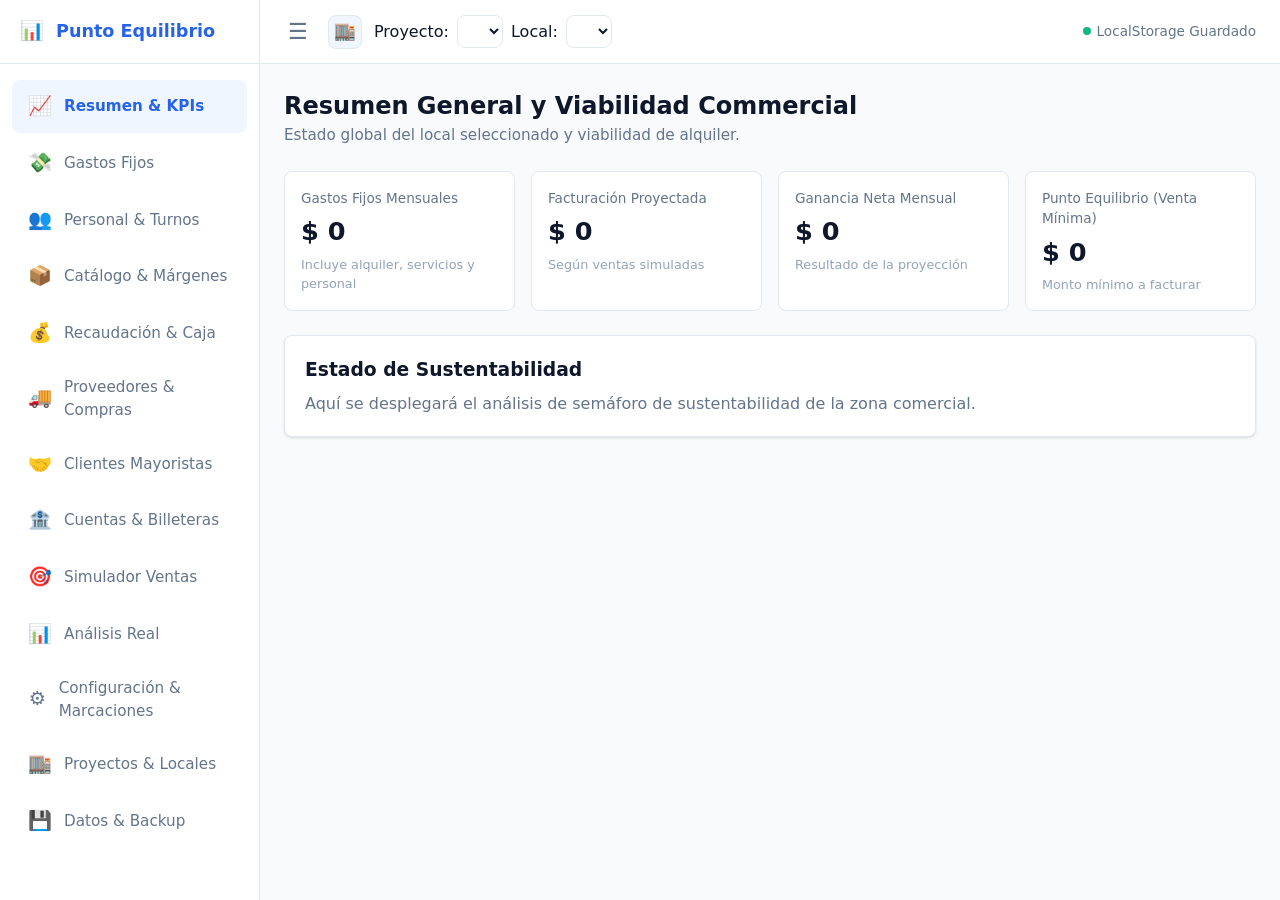
==== commit 17015783: "feat: implement Supabase cloud synchronization client with configuration management" ====
--- a/index.html
+++ b/index.html
@@ -1889,6 +1889,7 @@
     </div>
   </div>
 
+  <script src="js/config.js"></script>
   <script src="js/clienteSupabase.js"></script>
   <script src="js/repositorioRelacional.js"></script>
   <script src="modulos/gastos/gastos.js"></script>
